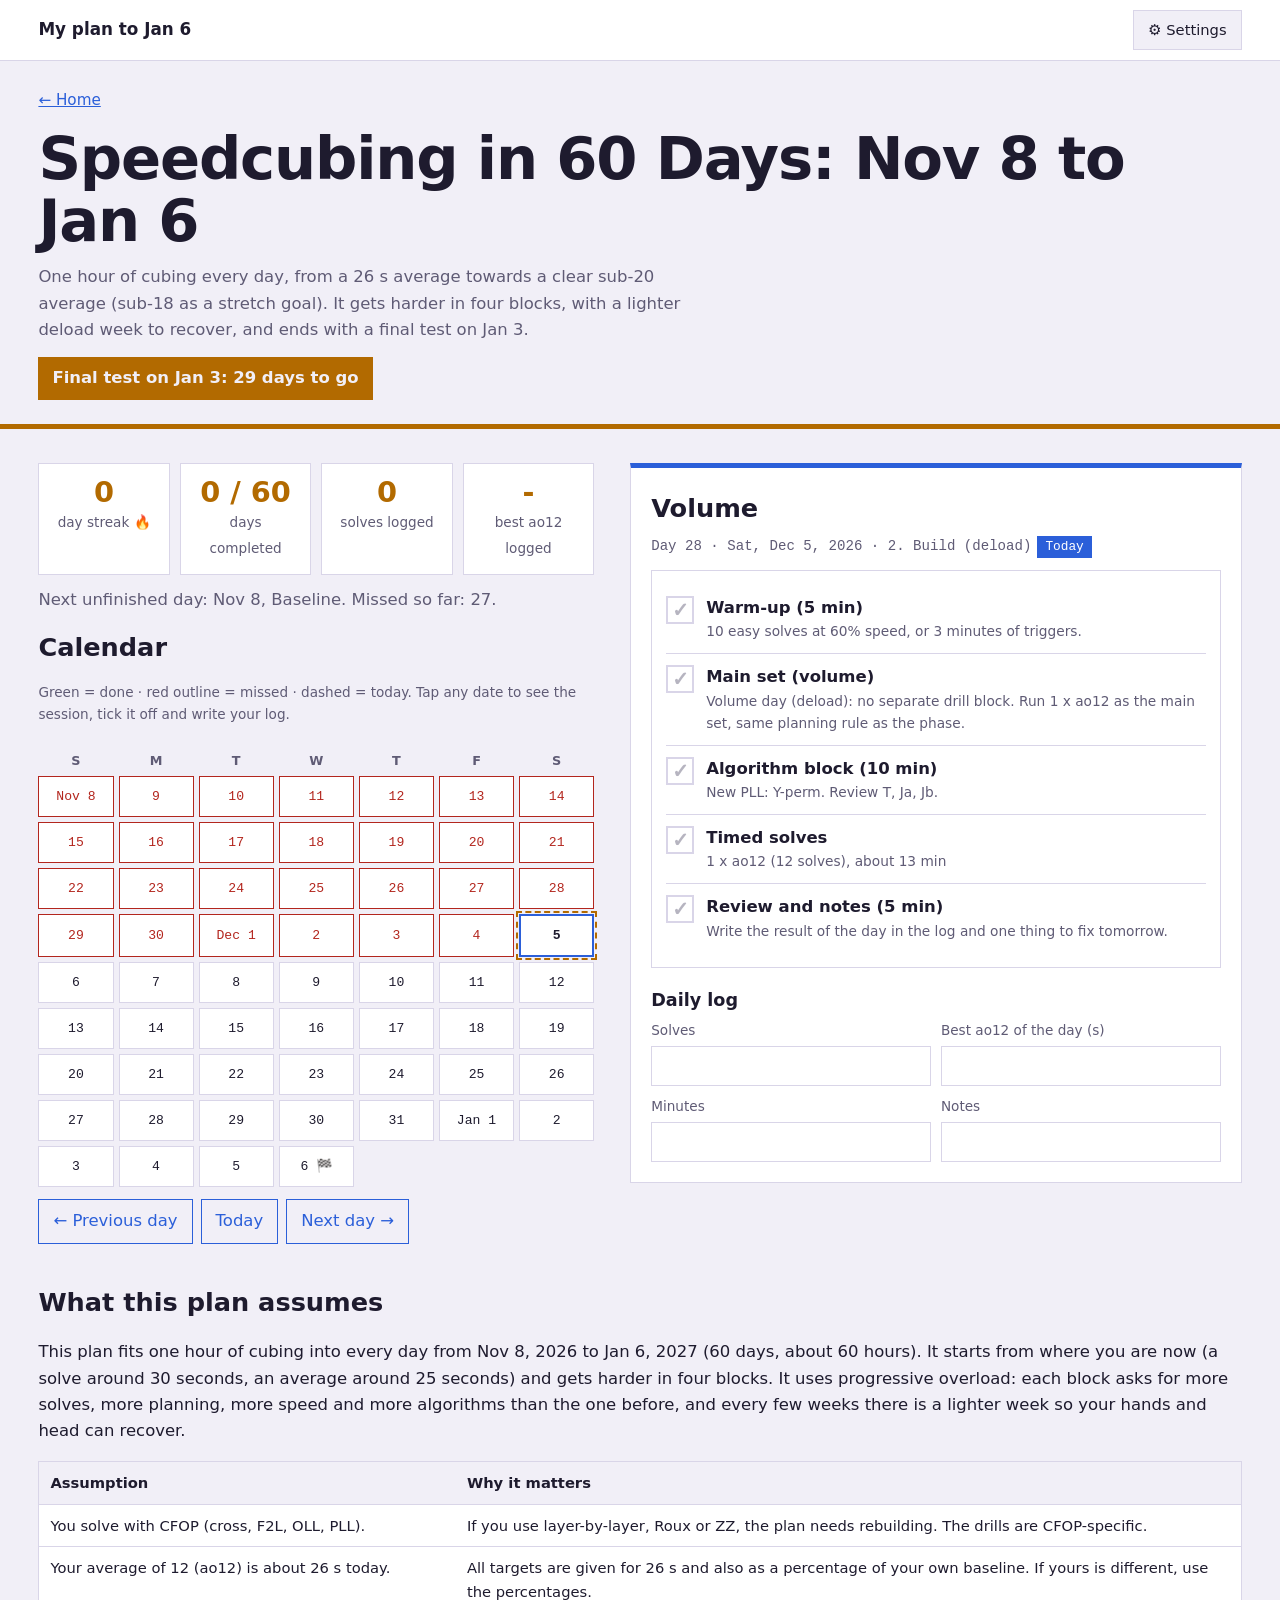
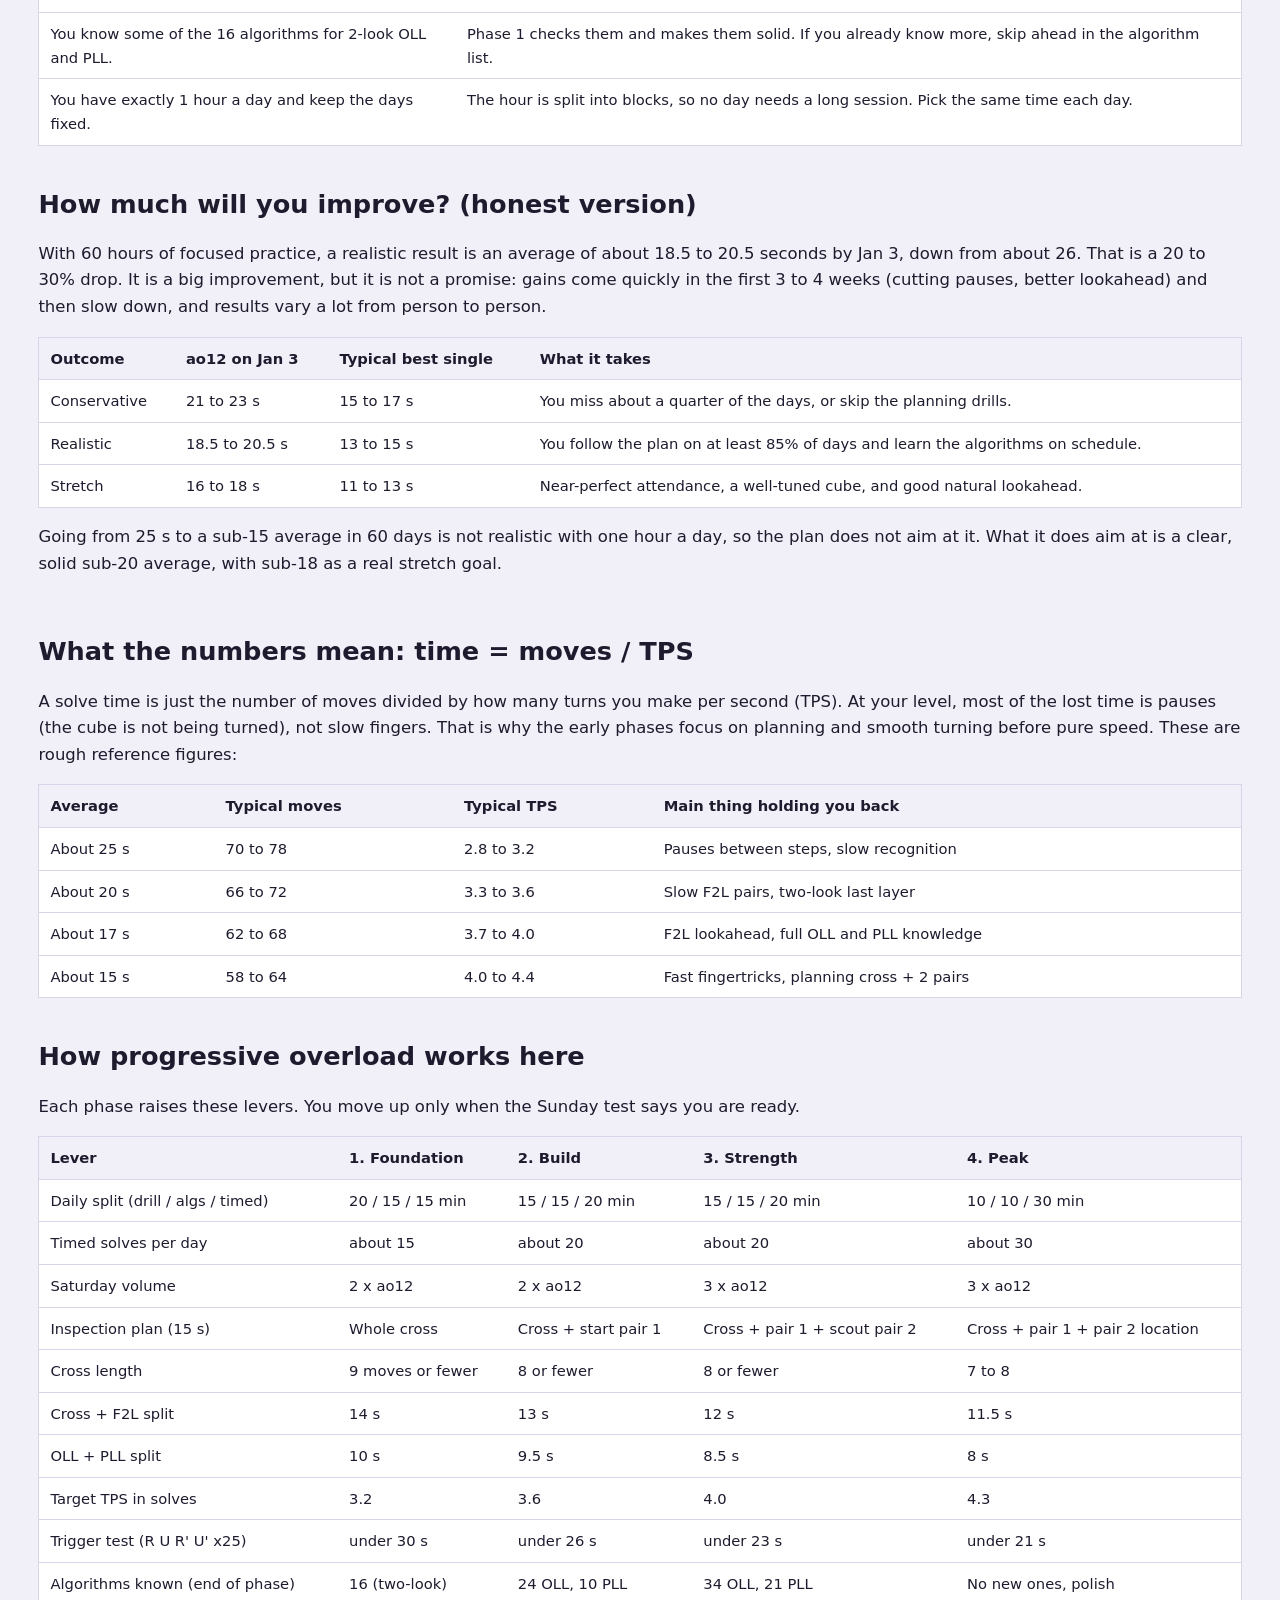
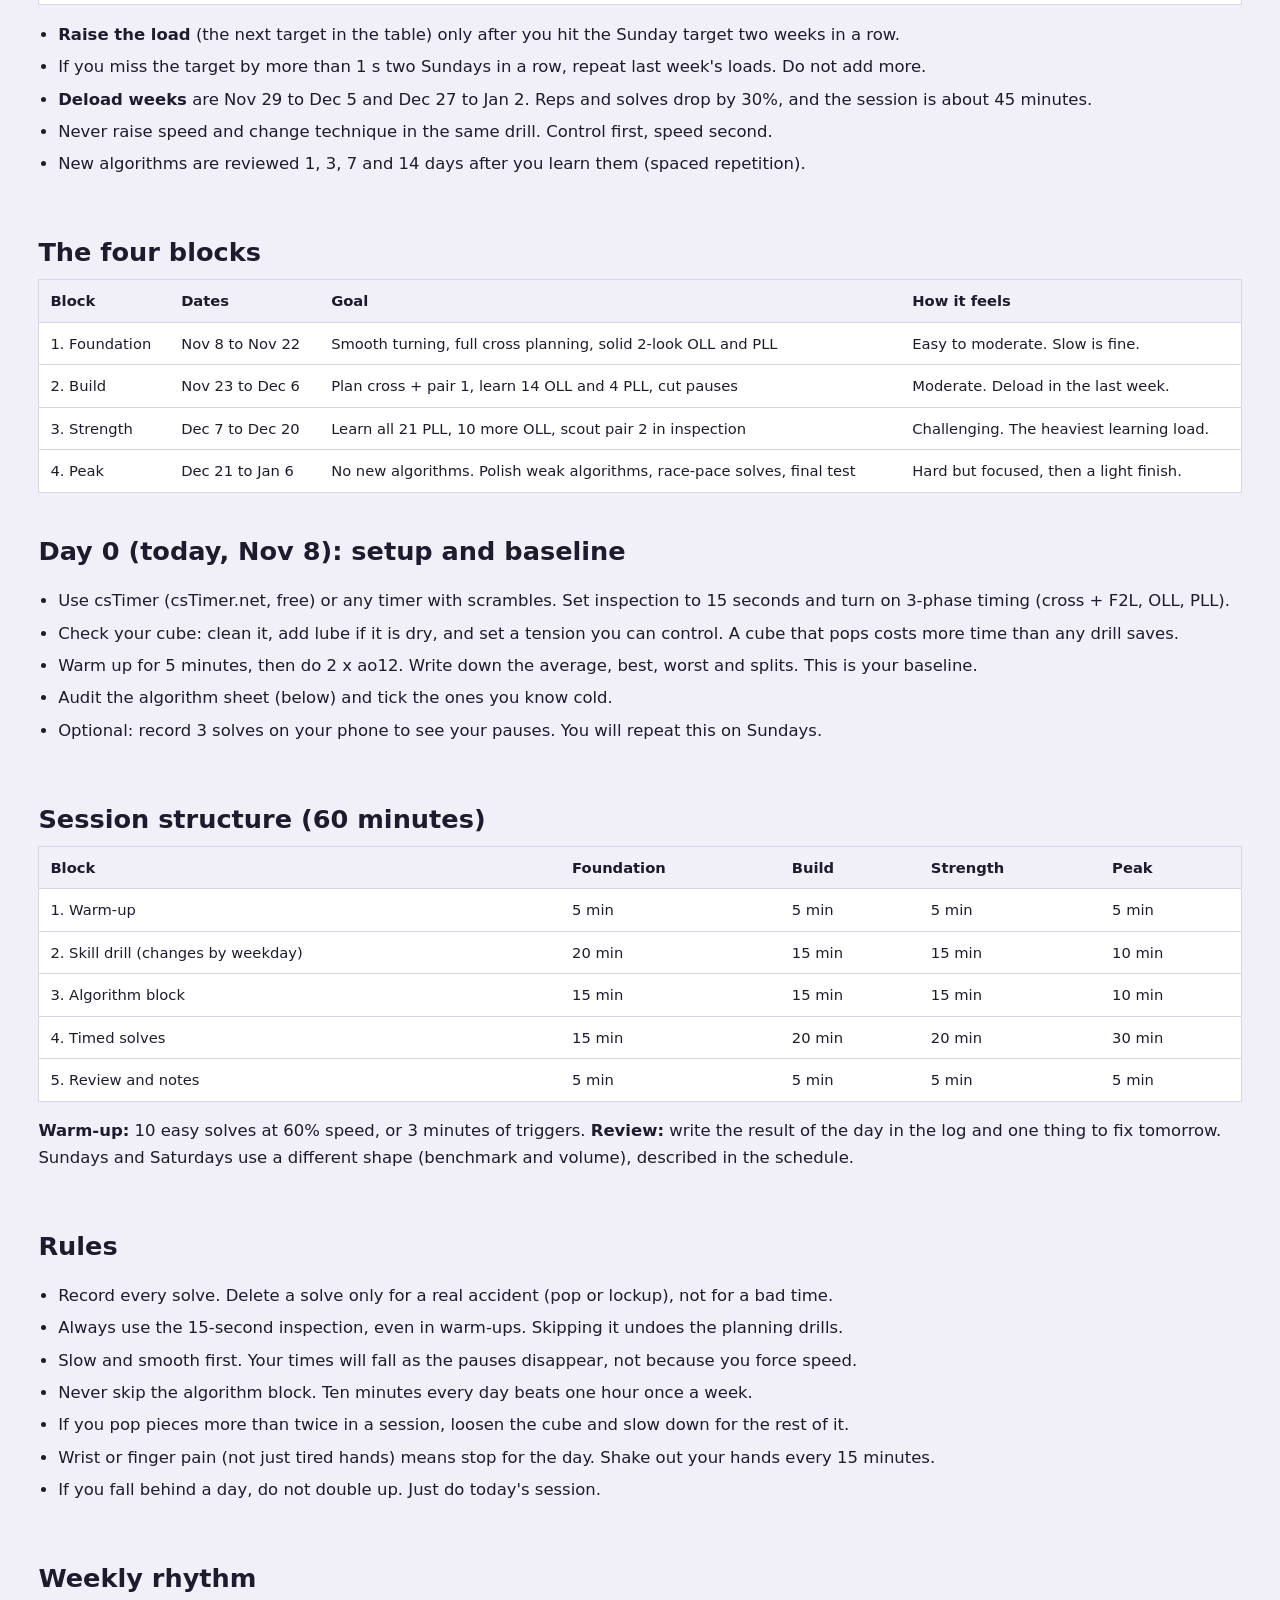
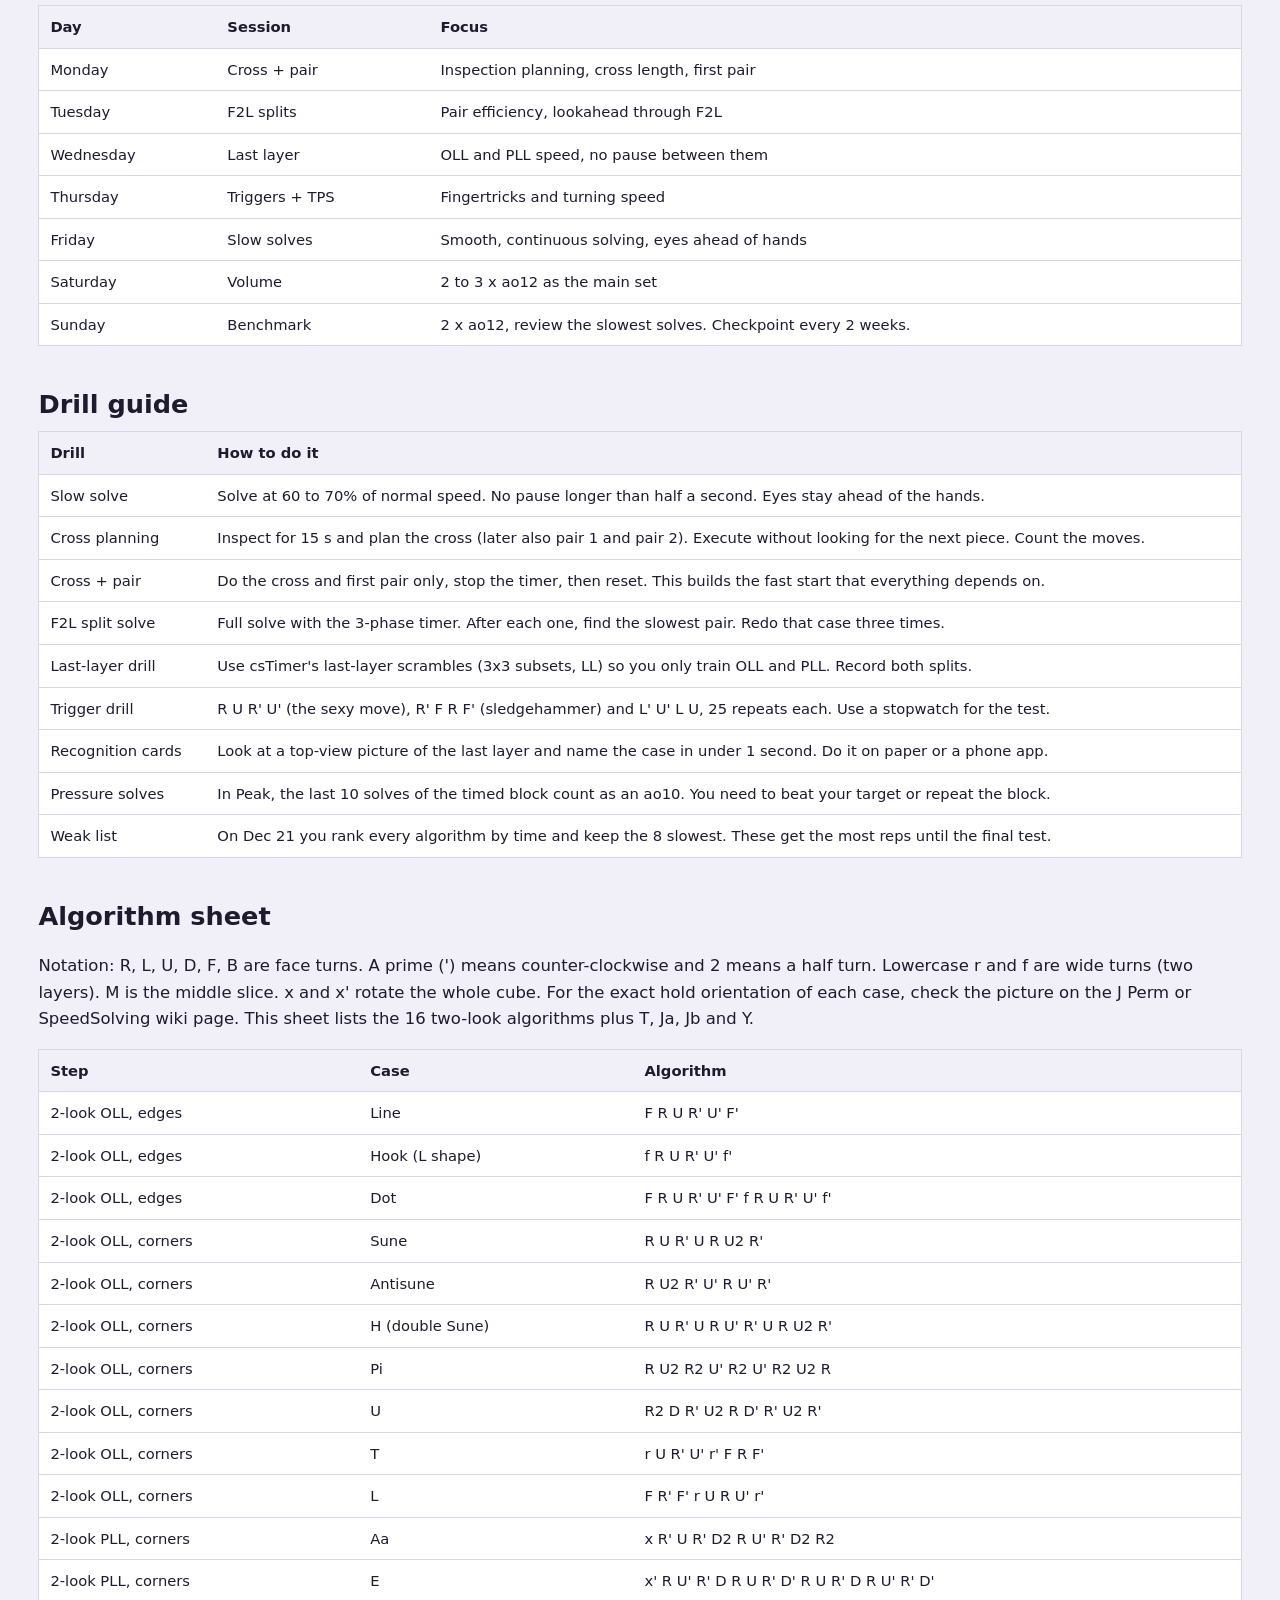
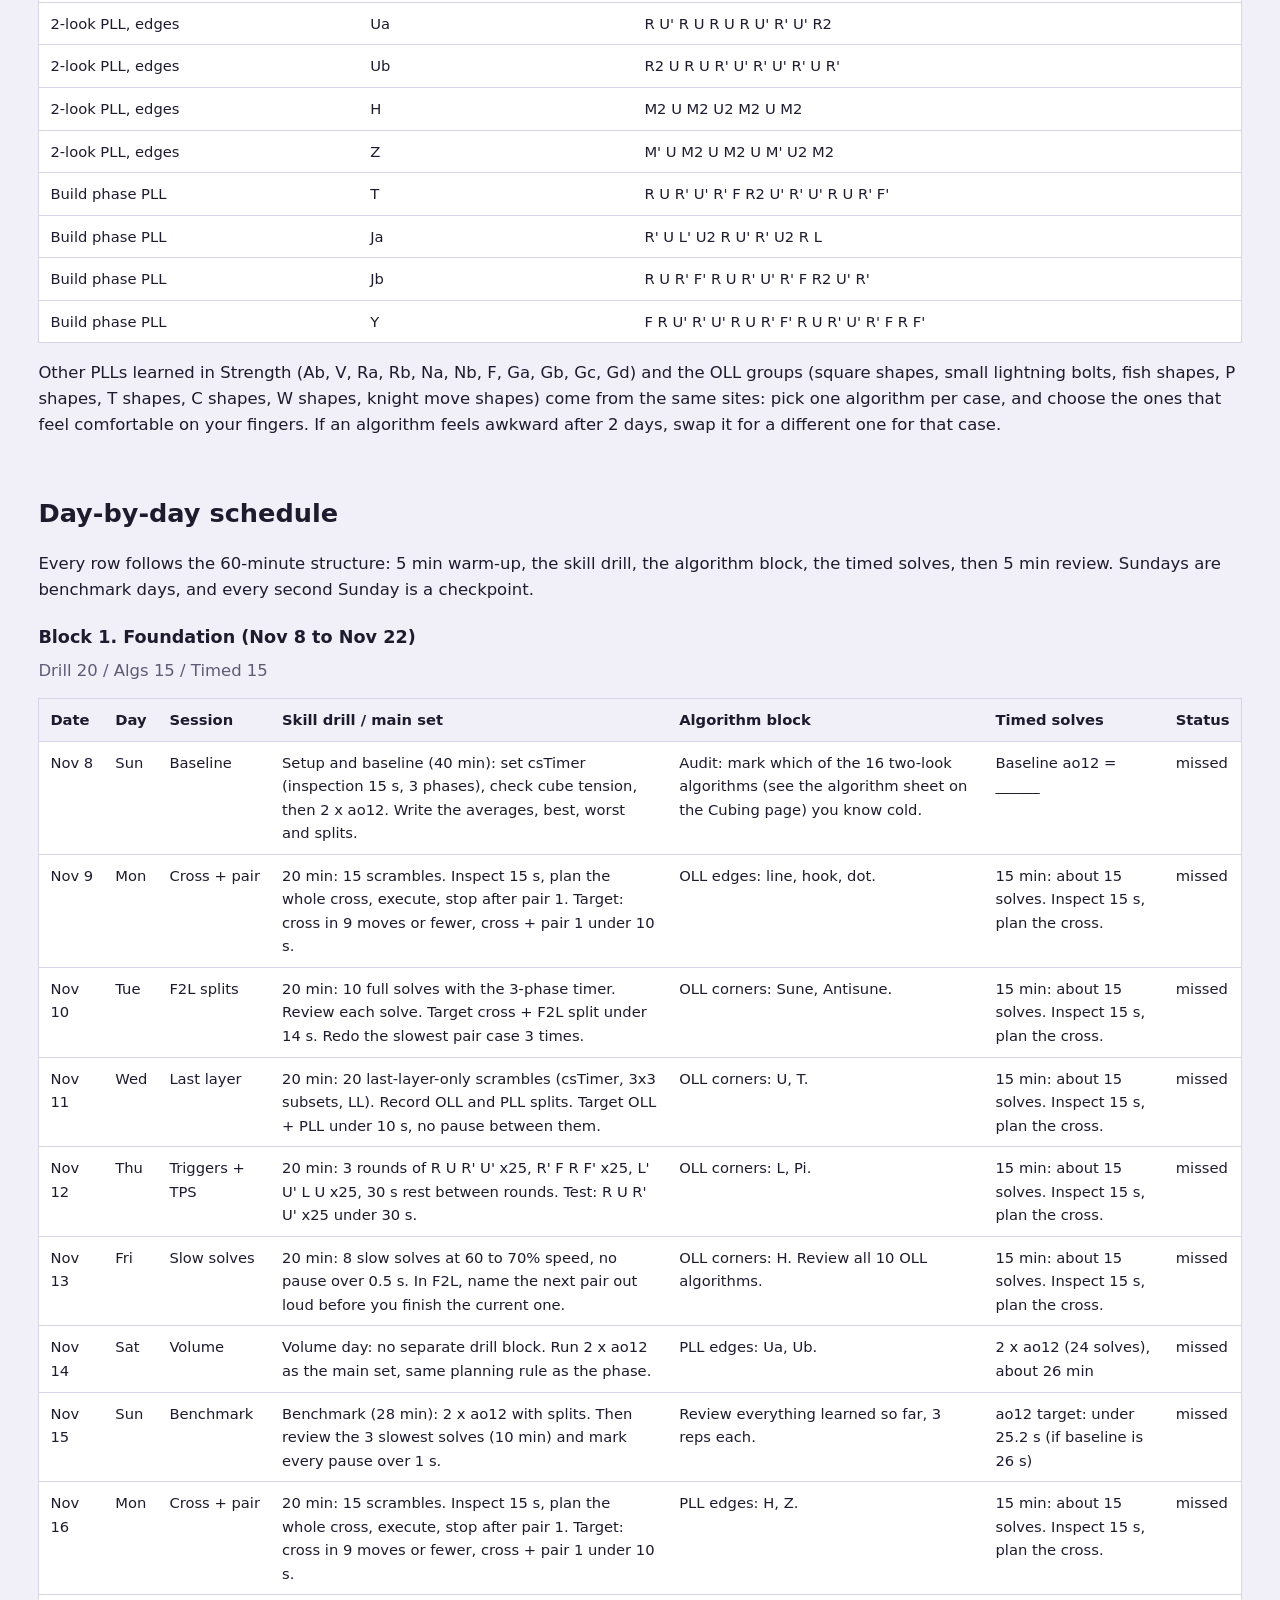
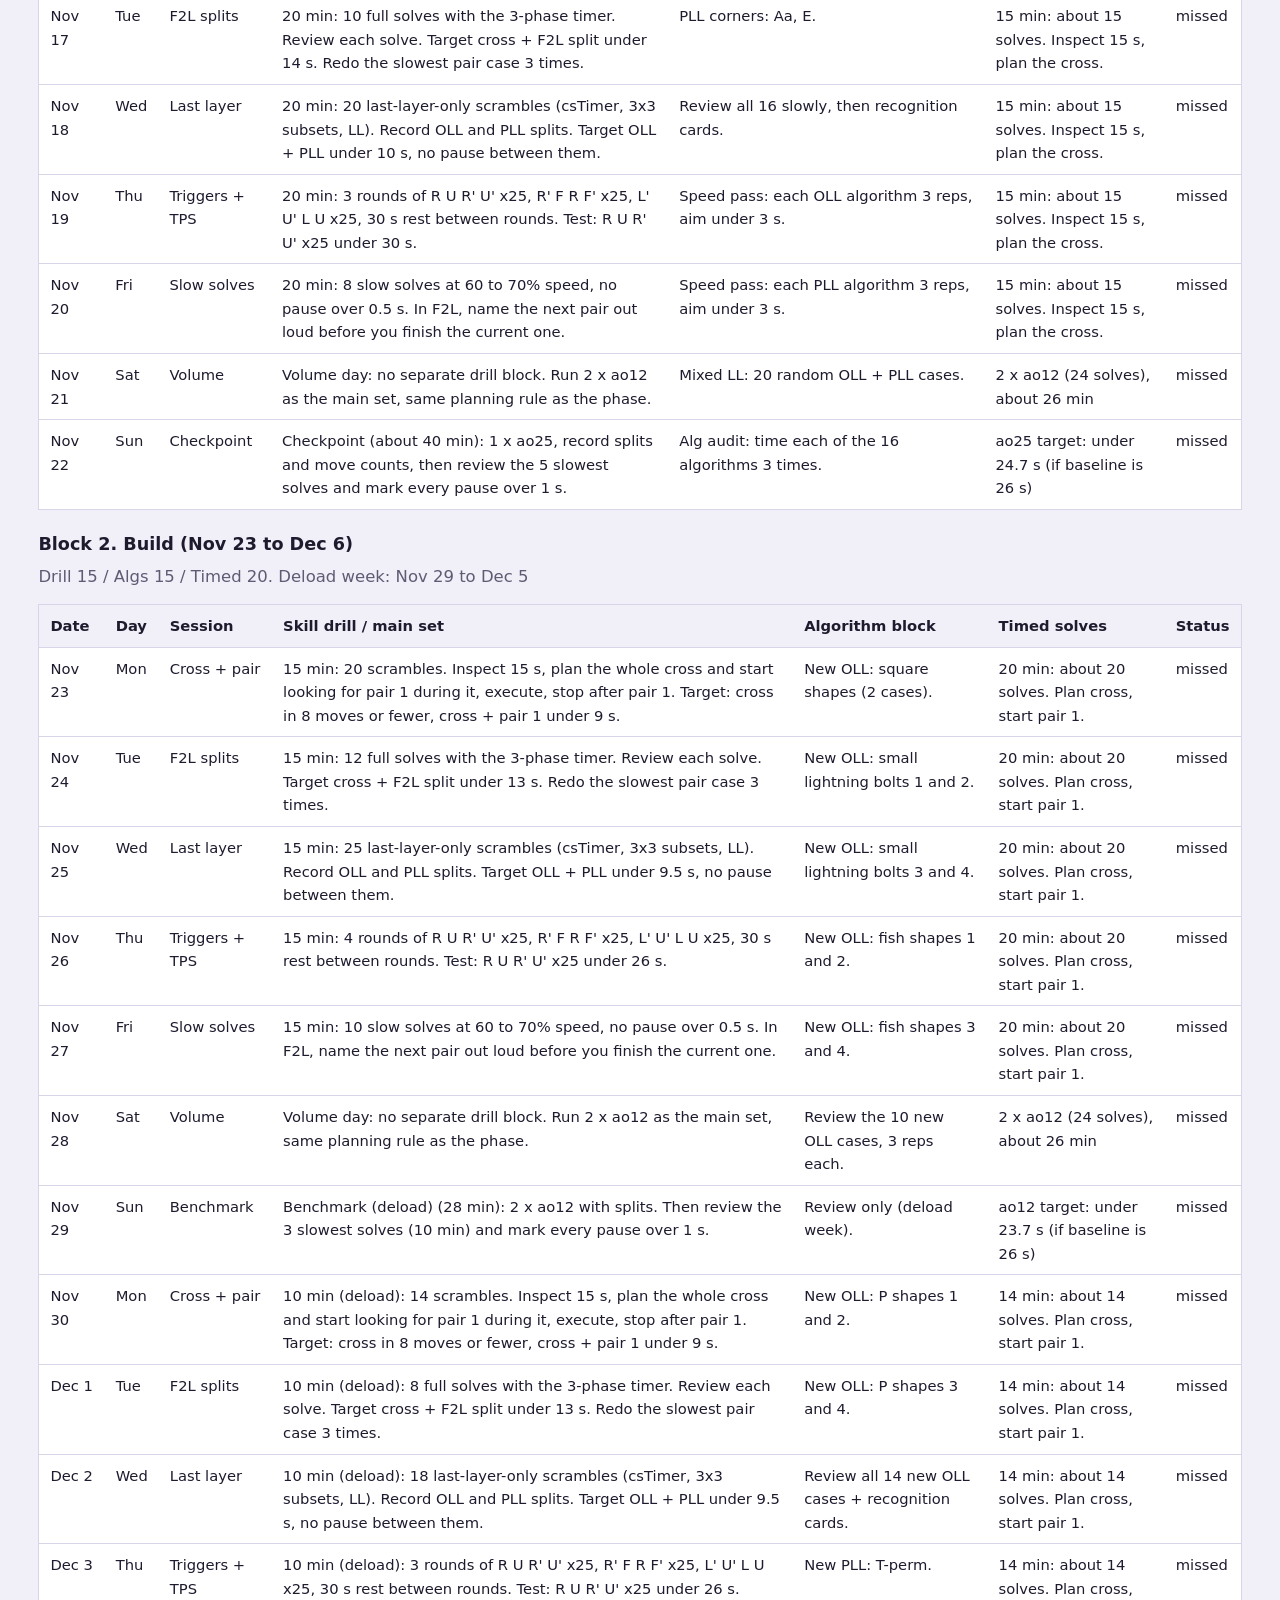
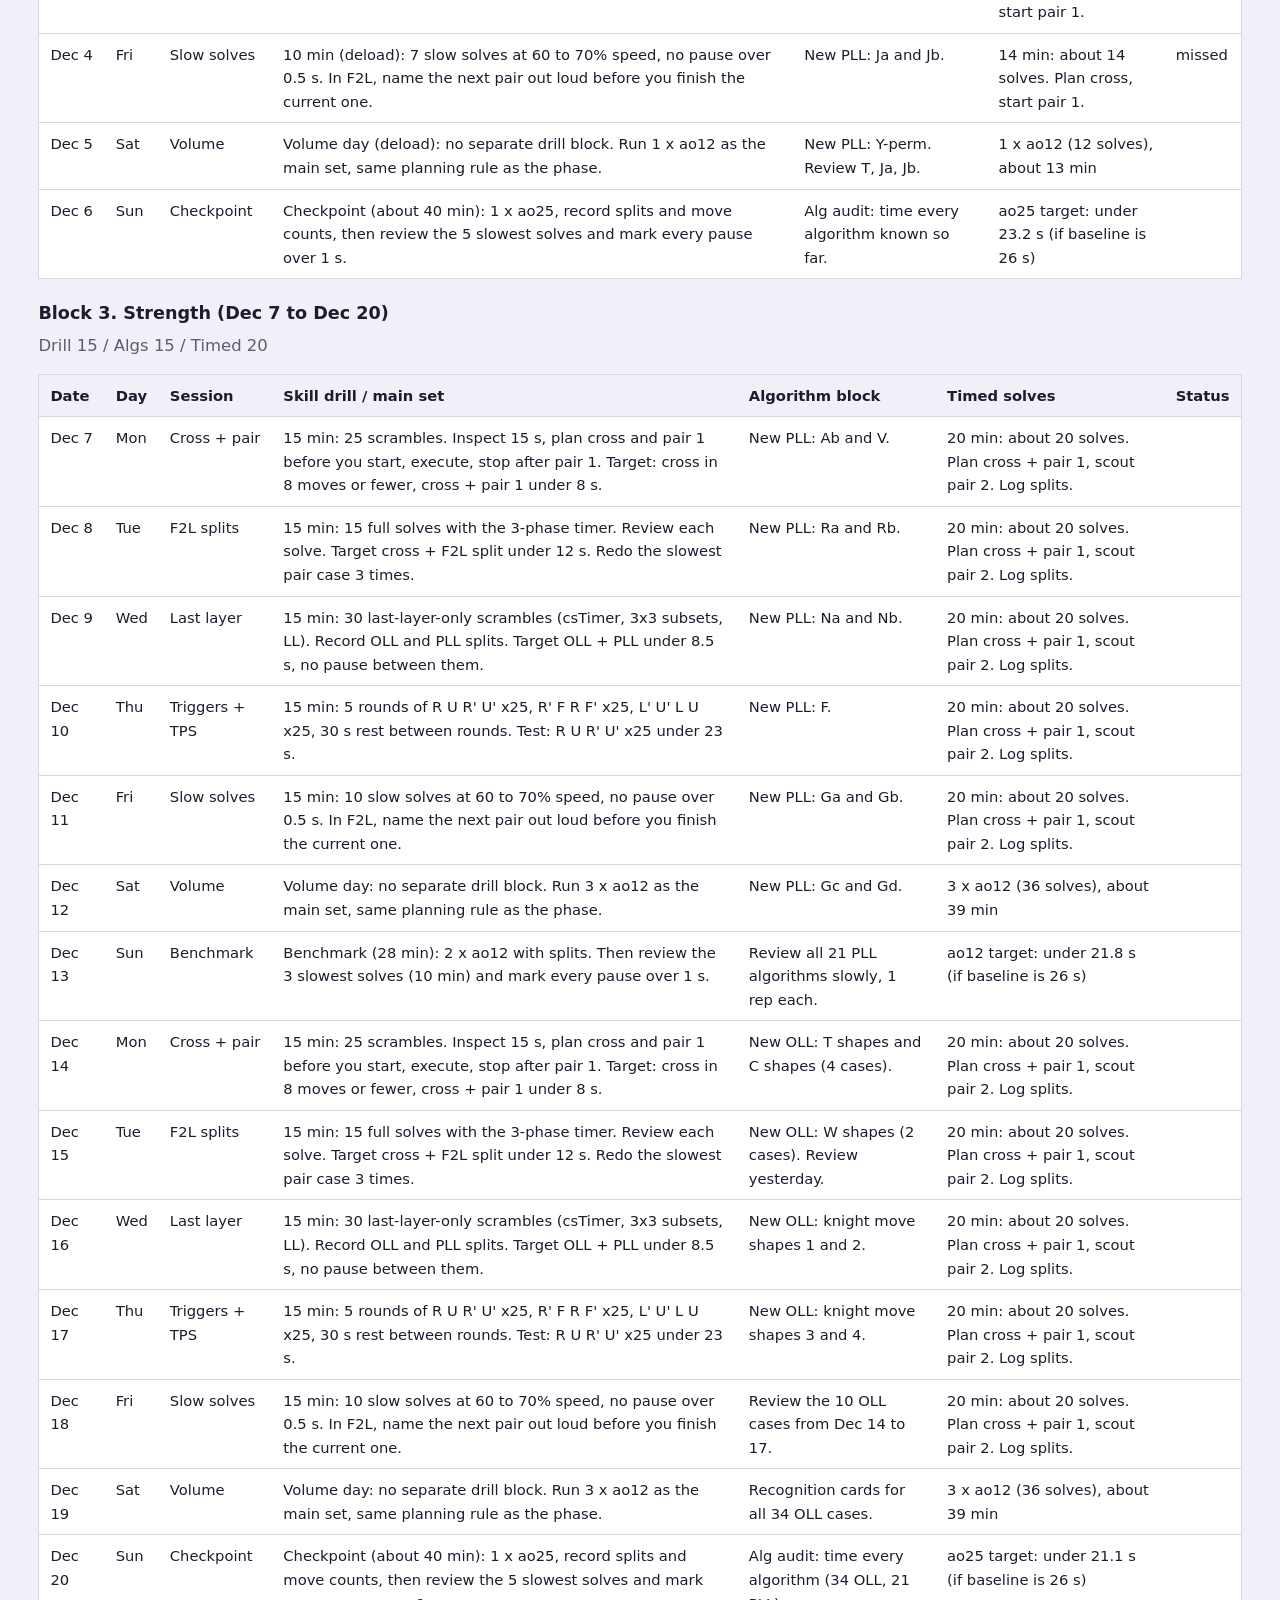
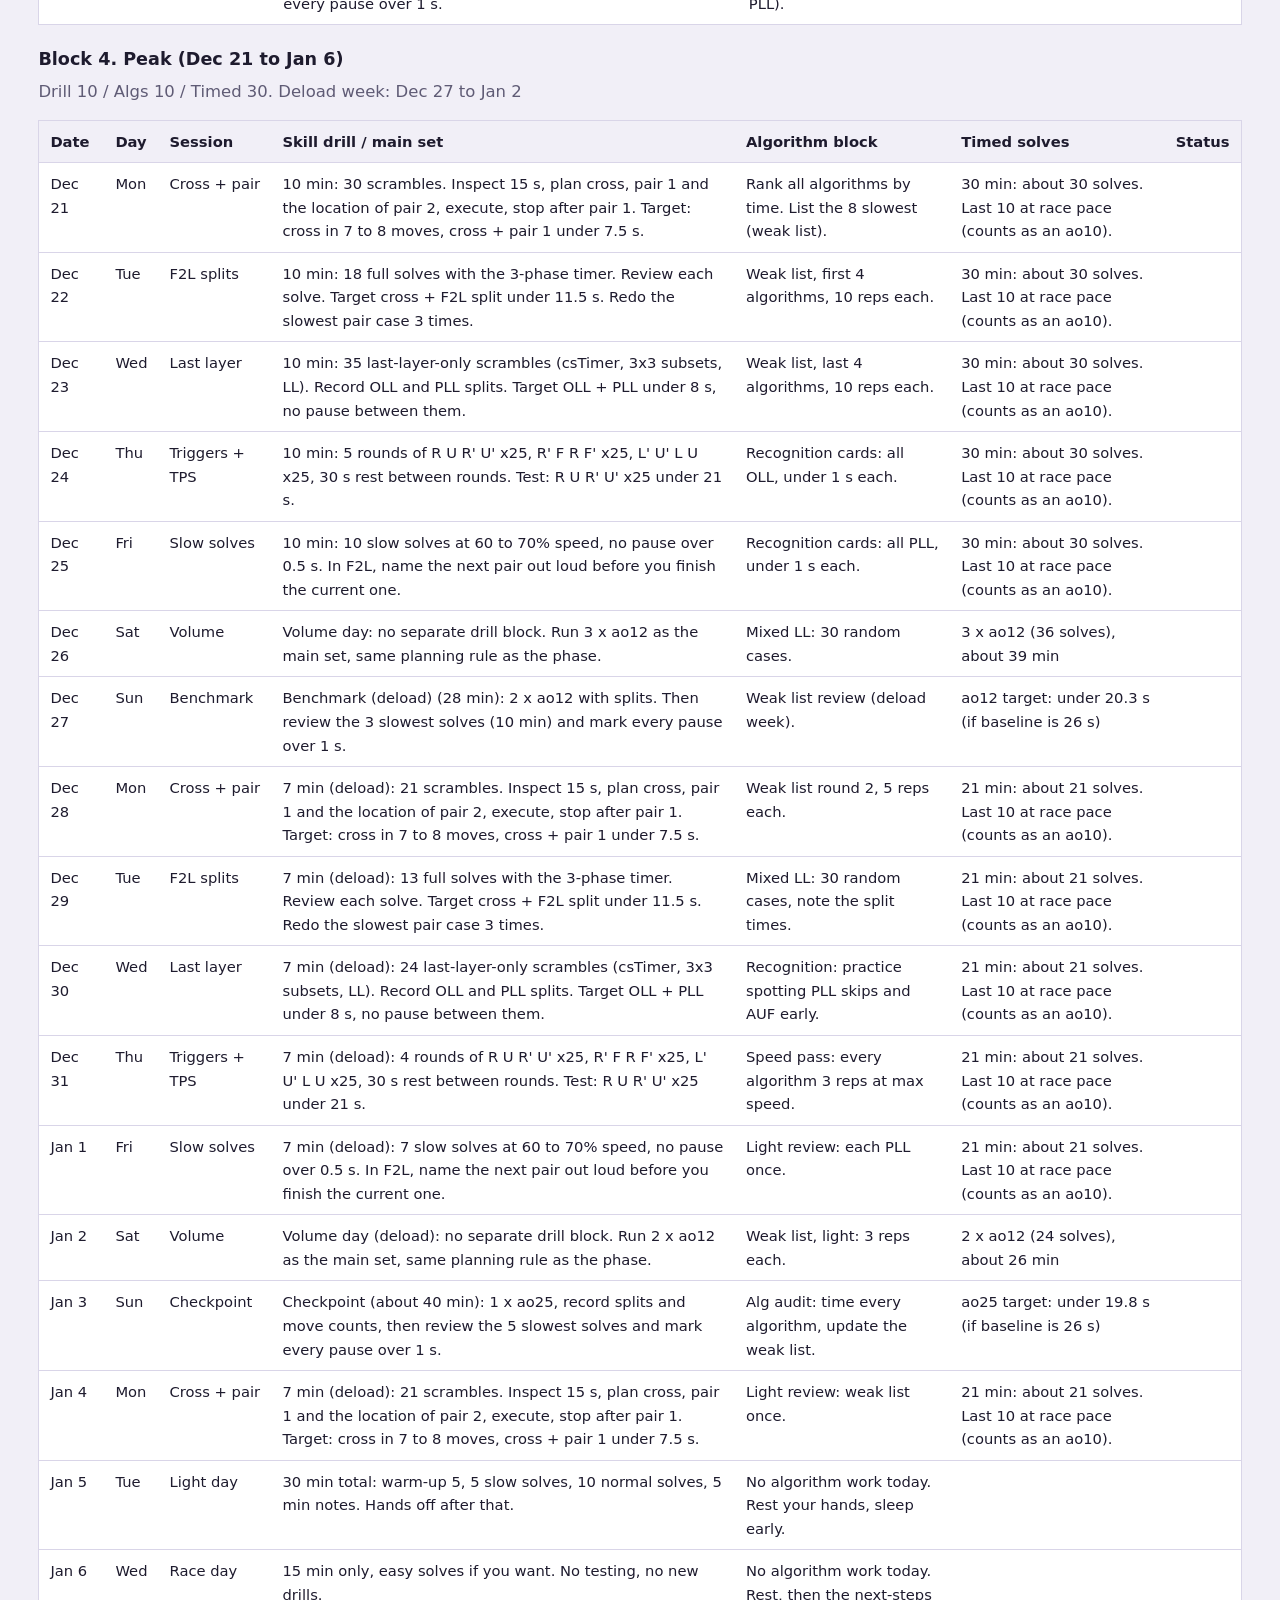
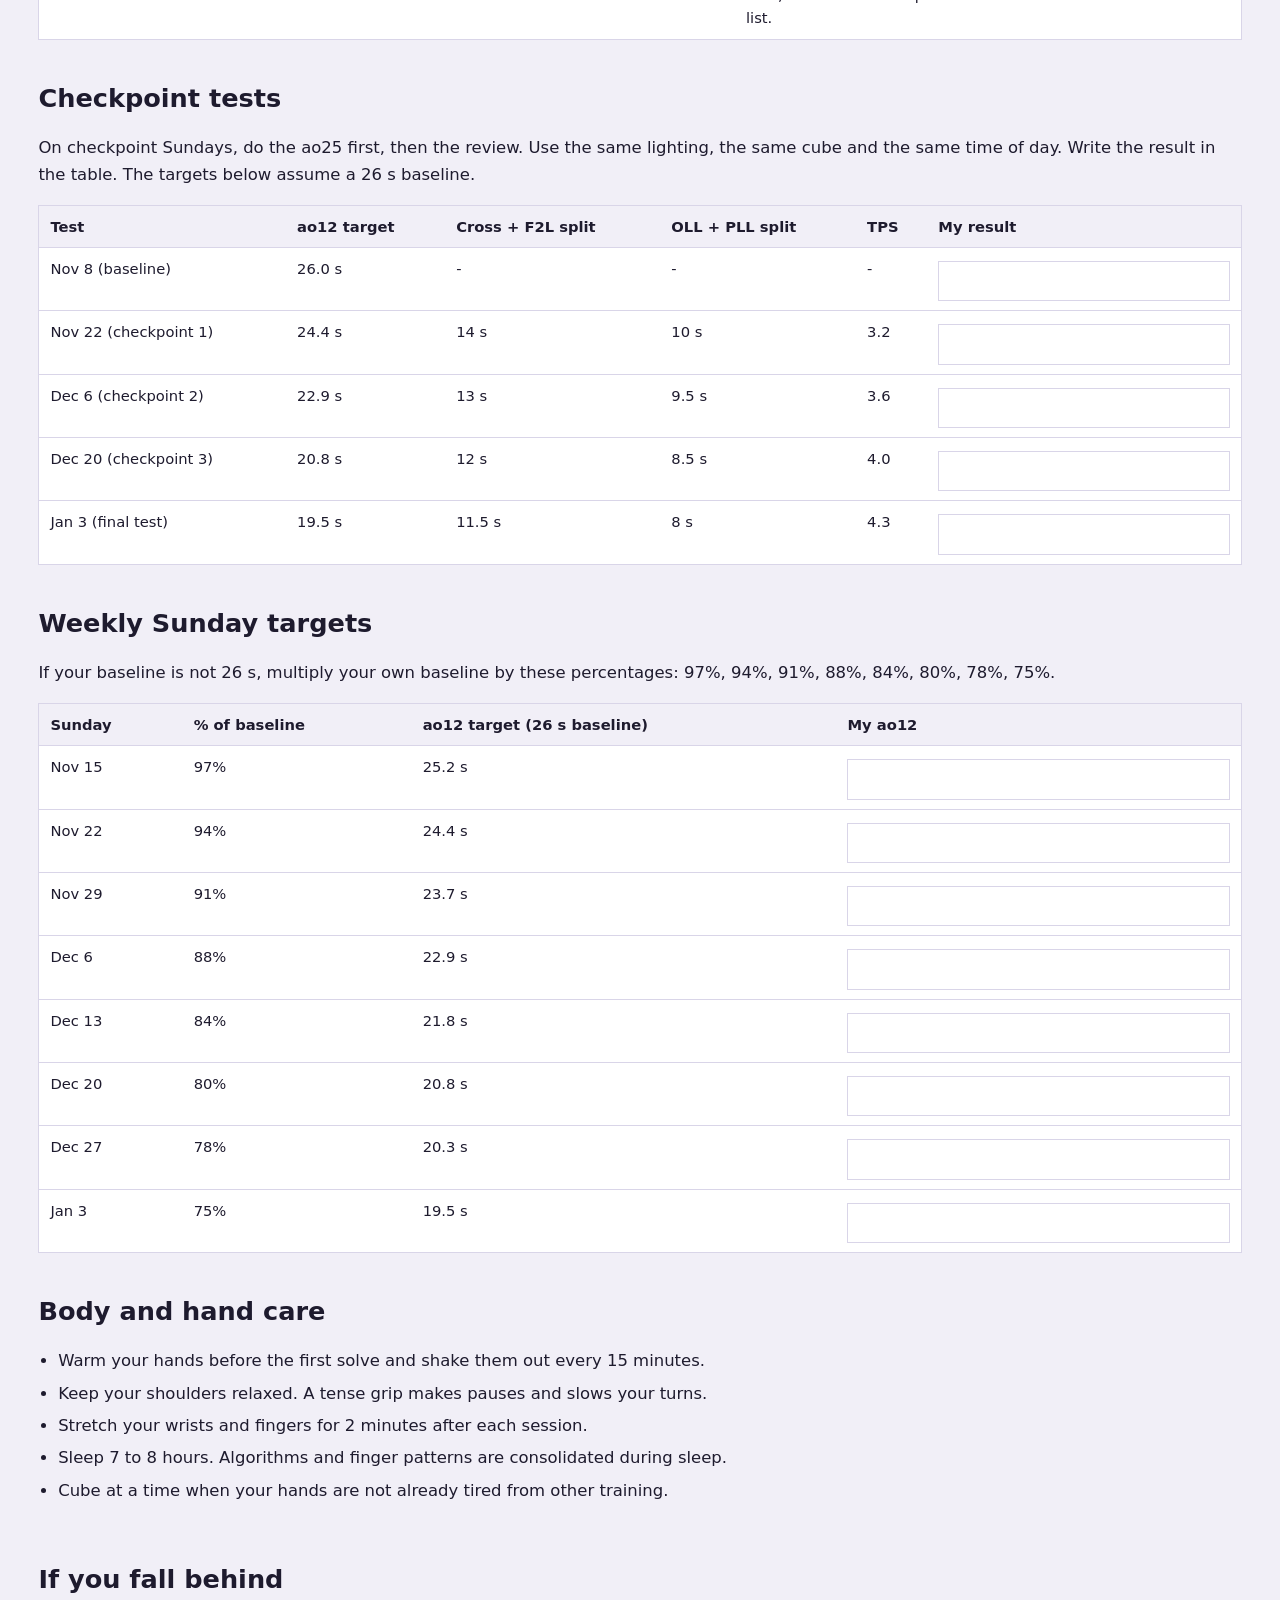
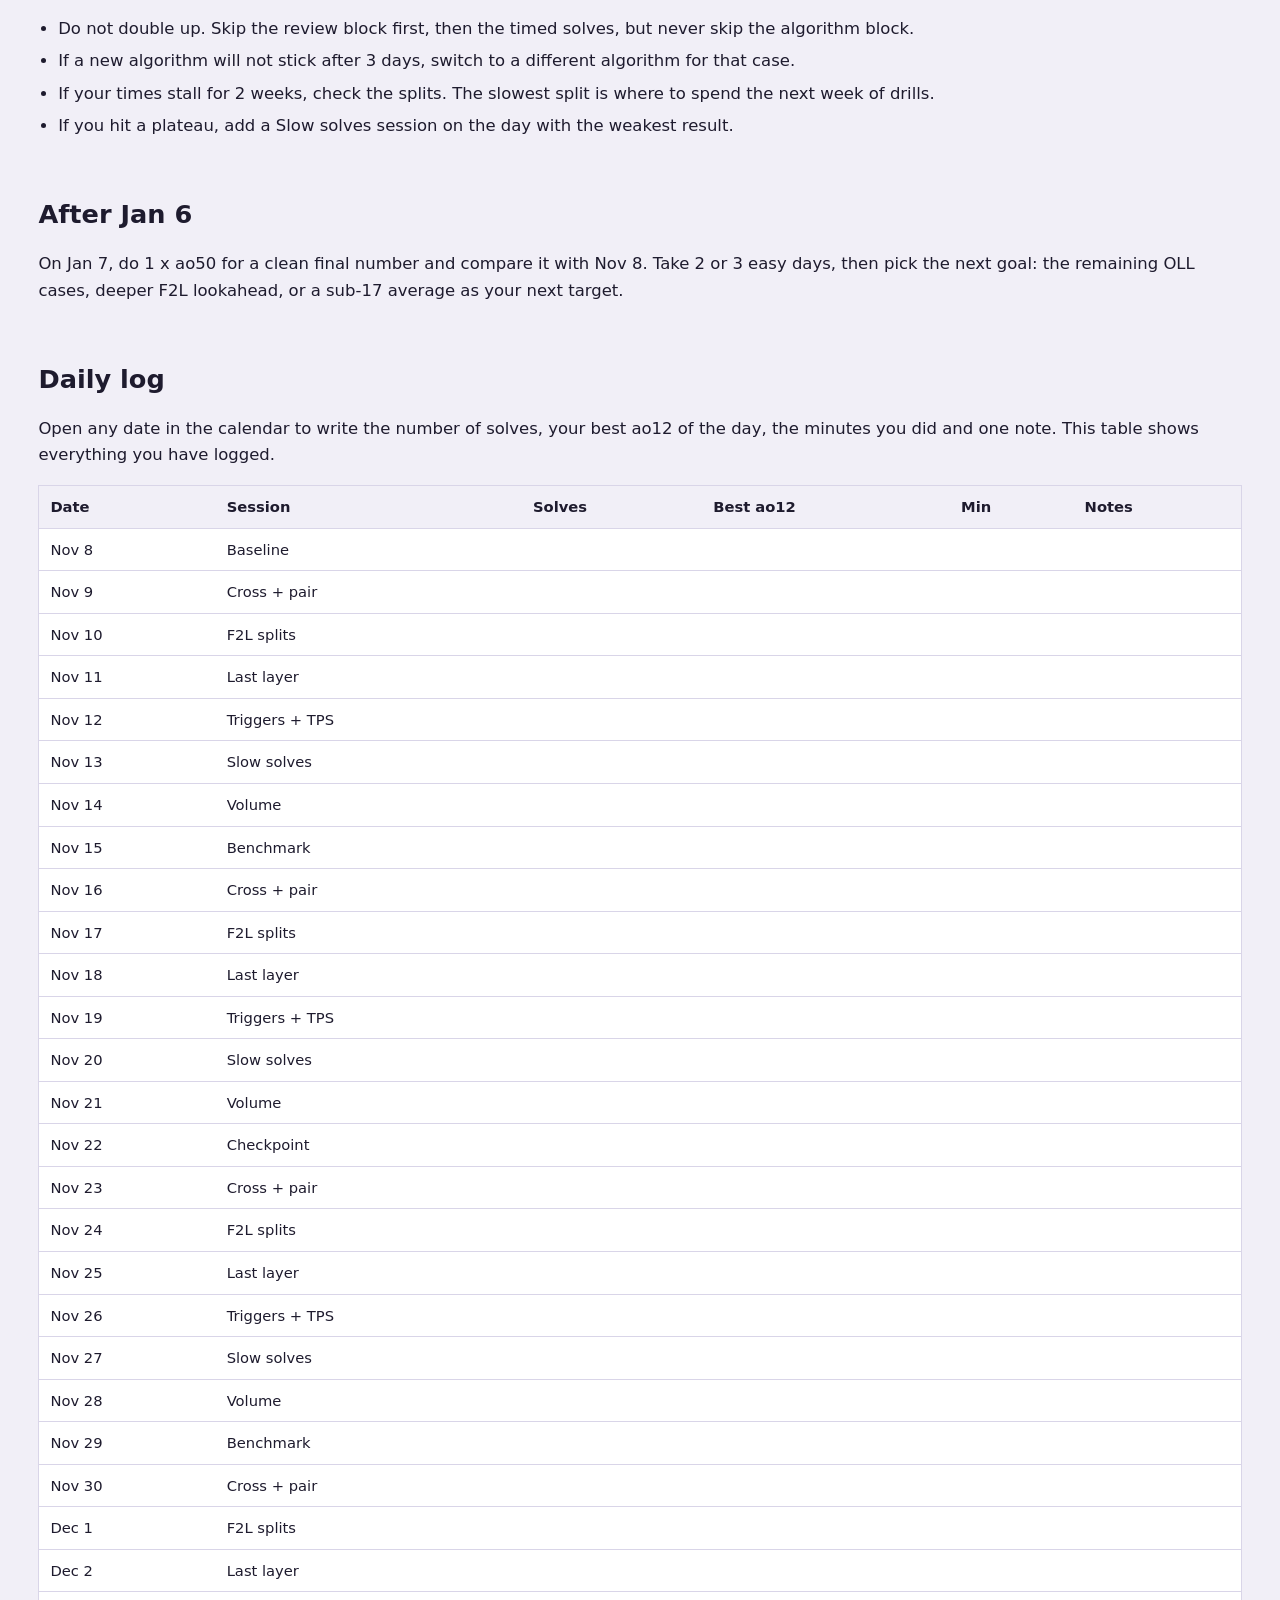
==== cubing.html @ 98bfd107 "0.1" ====
<!DOCTYPE html>
<html lang="en">
<head>
  <meta charset="utf-8">
  <meta name="viewport" content="width=device-width, initial-scale=1">
  <title>Speedcubing: Nov 8 to Jan 6</title>
  <link rel="stylesheet" href="styles.css">
  <script src="settings.js"></script>
</head>
<body class="theme-cubing">

  <header class="site-header">
    <div class="wrap">
      <a class="home-link" href="index.html">&larr; Home</a>
      <h1>Speedcubing in 60 Days: Nov 8 to Jan 6</h1>
      <p>
        One hour of cubing every day, from a 26 s average towards a clear sub-20 average (sub-18 as a stretch goal).
        It gets harder in four blocks, with a lighter deload week to recover, and ends with a final test on Jan 3.
      </p>
      <div class="race-badge" id="race-countdown"></div>
    </div>
  </header>

  <main class="wrap">

    <section>
      <div class="stats">
        <div class="stat"><b id="stat-streak">0</b><span>day streak &#128293;</span></div>
        <div class="stat"><b id="stat-done">0</b><span>days completed</span></div>
        <div class="stat"><b id="stat-solves">0</b><span>solves logged</span></div>
        <div class="stat"><b id="stat-best">-</b><span>best ao12 logged</span></div>
      </div>
      <p class="sub" id="next-up" style="margin-top:12px"></p>

      <h2>Calendar</h2>
      <p class="legend">
        Green = done &middot; red outline = missed &middot; dashed = today.
        Tap any date to see the session, tick it off and write your log.
      </p>
      <div id="calendar"></div>
      <div class="day-nav" id="day-nav"></div>
      <div class="panel" id="panel"></div>
    </section>

    <div id="sections"></div>

  </main>

  <footer>
    <div class="wrap">General guidance. Stop if your wrists or fingers hurt.</div>
  </footer>

  <script src="common.js"></script>
  <script src="cubing-data.js"></script>
  <script src="cubing.js"></script>
</body>
</html>
---- styles.css ----
/* ==========================================================================
   Shared styles for all pages.
   Sections:
     1. Themes (colour variables per page, light + dark)
     2. Base and layout
     3. Header and stats
     4. Calendar and day navigation
     5. Day panel and checklists
     6. Tables, lists, badges, notices
     7. Effects (confetti canvas, toast)
     8. Home page (including the digital clock)
     9. Small screens
   ========================================================================== */


/* 1. THEMES ---------------------------------------------------------------
   --acc  : main accent        --acc2 : secondary accent
   --ok   : completed day      --bad  : missed day
   ------------------------------------------------------------------------- */

.theme-rust {
  --bg: #F1EFF7;  --surface: #FFFFFF;  --ink: #1E1B2E;  --muted: #5F5B75;  --line: #D9D5E8;
  --acc: #B4441F;  --acc2: #2F4A63;  --ok: #2E7D5B;  --on-ok: #FFFFFF;  --bad: #B3261E;
  --font: "Iowan Old Style", "Palatino Linotype", Palatino, Georgia, serif;
}

.theme-marathon {
  --bg: #F1EFF7;  --surface: #FFFFFF;  --ink: #1E1B2E;  --muted: #5F5B75;  --line: #D9D5E8;
  --acc: #D9561E;  --acc2: #0E7C7B;  --ok: #2E7D5B;  --on-ok: #FFFFFF;  --bad: #B3261E;
  --font: "Trebuchet MS", "Segoe UI", system-ui, sans-serif;
}

.theme-home {
  --bg: #F1EFF7;  --surface: #FFFFFF;  --ink: #1E1B2E;  --muted: #5F5B75;  --line: #D9D5E8;
  --rust: #B4441F;  --teal: #0E7C7B;  --health: #7B3FA0;  --cube: #B26A00;
  --acc: #7B3FA0;  --acc2: #2D7FB8;  --ok: #2E7D5B;  --on-ok: #FFFFFF;
  --font: "Gill Sans", "Trebuchet MS", system-ui, sans-serif;
}

.theme-health {
  --bg: #F1EFF7;  --surface: #FFFFFF;  --ink: #1E1B2E;  --muted: #5F5B75;  --line: #D9D5E8;
  --acc: #7B3FA0;  --acc2: #2D7FB8;  --ok: #2E7D5B;  --on-ok: #FFFFFF;  --bad: #B3261E;
  --font: "Avenir Next", "Segoe UI", system-ui, sans-serif;
}

.theme-cubing {
  --bg: #F1EFF7;  --surface: #FFFFFF;  --ink: #1E1B2E;  --muted: #5F5B75;  --line: #D9D5E8;
  --acc: #B26A00;  --acc2: #2B5FD9;  --ok: #2E7D5B;  --on-ok: #FFFFFF;  --bad: #B3261E;
  --font: "Optima", "Candara", "Segoe UI", system-ui, sans-serif;
}

@media (prefers-color-scheme: dark) {
  html:not([data-theme="light"]) .theme-health {
    --bg: #15131F;  --surface: #1F1C2E;  --ink: #ECE9F7;  --muted: #A29EBB;  --line: #34304A;
    --acc: #C79BE0;  --acc2: #6FB3E0;  --ok: #5CC08F;  --on-ok: #0B1F16;  --bad: #F28B82;
  }
  html:not([data-theme="light"]) .theme-rust {
    --bg: #15131F;  --surface: #1F1C2E;  --ink: #ECE9F7;  --muted: #A29EBB;  --line: #34304A;
    --acc: #E08A63;  --acc2: #8FB0CF;  --ok: #5CC08F;  --on-ok: #0B1F16;  --bad: #F28B82;
  }
  html:not([data-theme="light"]) .theme-marathon {
    --bg: #15131F;  --surface: #1F1C2E;  --ink: #ECE9F7;  --muted: #A29EBB;  --line: #34304A;
    --acc: #F08A5D;  --acc2: #4FC3C1;  --ok: #5CC08F;  --on-ok: #0B1F16;  --bad: #F28B82;
  }
  html:not([data-theme="light"]) .theme-cubing {
    --bg: #15131F;  --surface: #1F1C2E;  --ink: #ECE9F7;  --muted: #A29EBB;  --line: #34304A;
    --acc: #E8A92E;  --acc2: #7FA6F5;  --ok: #5CC08F;  --on-ok: #0B1F16;  --bad: #F28B82;
  }
  html:not([data-theme="light"]) .theme-home {
    --bg: #15131F;  --surface: #1F1C2E;  --ink: #ECE9F7;  --muted: #A29EBB;  --line: #34304A;
    --rust: #E08A63;  --teal: #4FC3C1;  --health: #C79BE0;  --cube: #B26A00;
    --acc: #C79BE0;  --acc2: #6FB3E0;  --ok: #5CC08F;  --on-ok: #0B1F16;
  }
}

  html[data-theme="dark"] .theme-health {
    --bg: #15131F;  --surface: #1F1C2E;  --ink: #ECE9F7;  --muted: #A29EBB;  --line: #34304A;
    --acc: #C79BE0;  --acc2: #6FB3E0;  --ok: #5CC08F;  --on-ok: #0B1F16;  --bad: #F28B82;
  }
  html[data-theme="dark"] .theme-rust {
    --bg: #15131F;  --surface: #1F1C2E;  --ink: #ECE9F7;  --muted: #A29EBB;  --line: #34304A;
    --acc: #E08A63;  --acc2: #8FB0CF;  --ok: #5CC08F;  --on-ok: #0B1F16;  --bad: #F28B82;
  }
  html[data-theme="dark"] .theme-marathon {
    --bg: #15131F;  --surface: #1F1C2E;  --ink: #ECE9F7;  --muted: #A29EBB;  --line: #34304A;
    --acc: #F08A5D;  --acc2: #4FC3C1;  --ok: #5CC08F;  --on-ok: #0B1F16;  --bad: #F28B82;
  }
  html[data-theme="dark"] .theme-cubing {
    --bg: #15131F;  --surface: #1F1C2E;  --ink: #ECE9F7;  --muted: #A29EBB;  --line: #34304A;
    --acc: #E8A92E;  --acc2: #7FA6F5;  --ok: #5CC08F;  --on-ok: #0B1F16;  --bad: #F28B82;
  }
  html[data-theme="dark"] .theme-home {
    --bg: #15131F;  --surface: #1F1C2E;  --ink: #ECE9F7;  --muted: #A29EBB;  --line: #34304A;
    --rust: #E08A63;  --teal: #4FC3C1;  --health: #C79BE0;  --cube: #B26A00;
    --acc: #C79BE0;  --acc2: #6FB3E0;  --ok: #5CC08F;  --on-ok: #0B1F16;
  }


/* 2. BASE AND LAYOUT ------------------------------------------------------ */

* { box-sizing: border-box; }
html { scroll-behavior: smooth; }

body {
  margin: 0;
  background: var(--bg);
  color: var(--ink);
  font-family: var(--font);
  font-size: clamp(16px, 0.35vw + 12px, 19px);
  line-height: 1.6;
}

.wrap { width: 100%; margin: 0; padding: 0 clamp(16px, 3vw, 56px); }
main.wrap > section > p, main.wrap > section > ul, main.wrap > section > ol { max-width: 105ch; }

h1 { font-size: clamp(2.1rem, 7vw, 3.7rem); line-height: 1.05; margin: 0 0 12px; letter-spacing: -0.02em; }
h2 { font-size: 1.6rem; margin: 0 0 6px; }
h3 { font-size: 1.1rem; margin: 0 0 6px; }

section { padding: 34px 0 4px; }
.sub { color: var(--muted); margin: 0 0 14px; }

button:focus-visible,
input:focus-visible { outline: 3px solid var(--acc); outline-offset: 2px; }

footer { padding: 34px 0 60px; color: var(--muted); font-size: 0.9rem; }


/* 3. HEADER AND STATS ----------------------------------------------------- */

.site-header { padding: 26px 0 24px; border-bottom: 5px solid var(--acc); }
.site-header p { margin: 0; max-width: 62ch; color: var(--muted); }

.home-link { display: inline-block; margin-bottom: 16px; font-size: 0.95rem; color: var(--acc2); }

.race-badge {
  display: inline-block;
  margin-top: 14px;
  padding: 8px 14px;
  background: var(--acc);
  color: #000;
  font-weight: 700;
}

.stats { display: grid; grid-template-columns: repeat(4, 1fr); gap: 10px; }

.stat { background: var(--surface); border: 1px solid var(--line); padding: 12px; text-align: center; }
.stat b { display: block; font-size: 1.8rem; line-height: 1.15; color: var(--acc); }
.stat span { font-size: 0.85rem; color: var(--muted); }

.xp-bar { height: 12px; margin: 12px 0 6px; background: var(--line); overflow: hidden; }
.xp-bar i { display: block; width: 0; height: 100%; background: var(--acc); transition: width 0.4s; }


/* 4. CALENDAR AND DAY NAVIGATION ------------------------------------------ */

.legend { margin-top: 8px; font-size: 0.85rem; color: var(--muted); }

.calendar { display: grid; grid-template-columns: repeat(7, 1fr); gap: 5px; margin-top: 12px; }
.calendar .weekday { text-align: center; font-size: 0.8rem; color: var(--muted); }

.calendar button {
  min-width: 0;
  padding: 9px 0;
  border: 1px solid var(--line);
  background: var(--surface);
  color: var(--ink);
  font: inherit;
  font-family: ui-monospace, Menlo, Consolas, monospace;
  font-size: 0.82rem;
  cursor: pointer;
}

.calendar .done     { background: var(--ok); border-color: var(--ok); color: var(--on-ok); }
.calendar .missed   { border-color: var(--bad); color: var(--bad); }
.calendar .no-plan  { opacity: 0.45; }
.calendar .today    { outline: 2px dashed var(--acc); outline-offset: 1px; }
.calendar .selected { border: 2px solid var(--acc2); font-weight: 700; }
.calendar .race-day::after { content: " \1F3C1"; }

.day-nav { display: flex; flex-wrap: wrap; gap: 8px; margin-top: 12px; }

.day-nav button,
.btn-outline {
  padding: 8px 14px;
  border: 1px solid var(--acc2);
  background: none;
  color: var(--acc2);
  font: inherit;
  cursor: pointer;
}
.day-nav button:hover,
.btn-outline:hover { background: var(--acc2); color: var(--surface); }


@media (min-width: 1000px) {
  main.wrap > section:first-of-type { display: grid; grid-template-columns: minmax(0, 1fr) minmax(0, 1.1fr); column-gap: 36px; align-items: start; }
  main.wrap > section:first-of-type > #panel { grid-column: 2; grid-row: 1 / span 12; margin-top: 0; }
}

/* 5. DAY PANEL AND CHECKLISTS --------------------------------------------- */

.panel { margin-top: 14px; padding: 20px; background: var(--surface); border: 1px solid var(--line); border-top: 5px solid var(--acc2); }
.panel-date { margin-bottom: 12px; font-family: ui-monospace, Menlo, Consolas, monospace; font-size: 0.88rem; color: var(--muted); }

.tag { display: inline-block; margin-left: 6px; padding: 1px 8px; font-size: 0.8rem; color: #fff; background: var(--acc2); }
.tag.ok       { background: var(--ok); color: var(--on-ok); }
.tag.missed   { background: var(--bad); }
.tag.upcoming { background: var(--muted); }

.box { margin-top: 12px; padding: 14px; border: 1px solid var(--line); }
.row { display: flex; flex-wrap: wrap; align-items: center; gap: 10px; }

.check-item { display: flex; gap: 12px; padding: 10px 0; border-bottom: 1px solid var(--line); }
.check-item:last-child { border-bottom: 0; }
/* Every task shows a check mark: faint when not done, solid green when done. */
.check-item input[type="checkbox"] {
  -webkit-appearance: none;
  appearance: none;
  display: grid;
  flex: none;
  place-items: center;
  width: 28px;
  height: 28px;
  margin: 1px 0 0;
  border: 2px solid var(--line);
  background: var(--surface);
  cursor: pointer;
}
.check-item input[type="checkbox"]::after {
  content: "\2713";
  color: var(--muted);
  font-size: 20px;
  font-weight: 700;
  line-height: 1;
  opacity: 0.45;
}
.check-item input[type="checkbox"]:hover { border-color: var(--ok); }
.check-item input[type="checkbox"]:checked { background: var(--ok); border-color: var(--ok); }
.check-item input[type="checkbox"]:checked::after { color: var(--on-ok); opacity: 1; }
.check-item label { flex: 1; cursor: pointer; }
.check-item small { display: block; color: var(--muted); }
.check-item.checked b { text-decoration: line-through; opacity: 0.6; }

.tip { margin-top: 12px; padding: 10px 14px; background: var(--bg); border-left: 4px solid var(--acc); font-size: 0.95rem; }

input[type="time"],
input[type="number"] { padding: 6px 8px; border: 1px solid var(--line); background: var(--surface); color: var(--ink); font: inherit; }
input[type="number"] { width: 70px; }


/* 6. TABLES, LISTS, BADGES, NOTICES --------------------------------------- */

.scroll { overflow-x: auto; }

table { width: 100%; border-collapse: collapse; background: var(--surface); border: 1px solid var(--line); font-size: 0.92rem; }
th, td { padding: 9px 11px; border-bottom: 1px solid var(--line); text-align: left; vertical-align: top; }
th { background: var(--bg); }

ul { padding-left: 1.2em; }
li { margin-bottom: 6px; }

.badges { display: grid; grid-template-columns: repeat(auto-fill, minmax(140px, 1fr)); gap: 8px; }
.badge { padding: 10px; background: var(--surface); border: 1px solid var(--line); font-size: 0.85rem; text-align: center; }
.badge i { display: block; font-style: normal; font-size: 1.5rem; }
.badge.locked { opacity: 0.4; filter: grayscale(1); }
.badge.earned { border-color: var(--acc); }

.notice { padding: 14px 16px; background: var(--surface); border: 2px solid var(--acc); }


.muted-line { color: var(--muted); margin: 0 0 8px; }
.log-title { margin-top: 18px; }
.log-grid { display: grid; grid-template-columns: repeat(auto-fit, minmax(190px, 1fr)); gap: 10px; }
.field { display: flex; flex-direction: column; gap: 4px; font-size: 0.85rem; color: var(--muted); }
.field input,
.cell-input { width: 100%; padding: 7px 8px; border: 1px solid var(--line); background: var(--surface); color: var(--ink); font: inherit; font-size: 0.95rem; }
.cell-input { min-width: 70px; margin-top: 4px; }
table small { display: block; }


.theme-health .race-badge,
.theme-cubing .race-badge { color: var(--bg); }


/* 7. EFFECTS -------------------------------------------------------------- */

.confetti-canvas { position: fixed; inset: 0; z-index: 50; width: 100%; height: 100%; pointer-events: none; }

.toast {
  position: fixed;
  bottom: 24px;
  left: 50%;
  z-index: 70;
  max-width: 90%;
  padding: 12px 20px;
  transform: translateX(-50%);
  background: var(--ink);
  color: var(--bg);
  text-align: center;
}


/* 8. HOME PAGE ------------------------------------------------------------ */

.home-wrap { width: 100%; margin: 0; padding: clamp(20px, 3.5vw, 56px) clamp(16px, 3vw, 56px); font-size: clamp(16px, 0.35vw + 12px, 19px); }
.home-wrap h1 { font-size: clamp(2.4rem, 8vw, 4.6rem); letter-spacing: -0.03em; line-height: 1.02; }
.home-lead { max-width: 56ch; margin: 0 0 20px; color: var(--muted); }

.home-race { display: inline-block; margin-bottom: 10px; padding: 8px 14px; background: var(--ink); color: var(--bg); font-weight: 700; }
.home-today { margin-bottom: 28px; color: var(--muted); font-size: 0.9rem; }

.cards { display: grid; grid-template-columns: repeat(auto-fit, minmax(250px, 1fr)); gap: 18px; }

.card { display: flex; flex-direction: column; gap: 12px; padding: 26px; background: var(--surface); border: 1px solid var(--line); }
.card h2 { margin: 0; font-size: 1.7rem; }
.card p { margin: 0; color: var(--muted); }
.card-rust    { border-top: 8px solid var(--rust); --card-color: var(--rust); }
.card-marathon { border-top: 8px solid var(--teal); --card-color: var(--teal); }
.card-health  { border-top: 8px solid var(--health); --card-color: var(--health); }
.card-cubing  { border-top: 8px solid var(--cube); --card-color: var(--cube); }

.progress { height: 10px; background: var(--line); overflow: hidden; }
.progress i { display: block; width: 0; height: 100%; background: var(--card-color); }
.progress-label { font-size: 0.9rem; color: var(--muted); }

.card-button { display: inline-block; margin-top: auto; padding: 13px 18px; background: var(--card-color); color: #fff; font-weight: 700; text-align: center; text-decoration: none; }
.card-button:focus-visible { outline: 3px solid var(--ink); outline-offset: 3px; }


/* Two-column home layout: info on the left, plan buttons and tasks on the right. */

.home-grid { display: grid; grid-template-columns: 1fr; gap: 28px; align-items: start; }
@media (min-width: 960px) {
  .home-grid { grid-template-columns: minmax(0, 1.05fr) minmax(0, 1fr); gap: 36px; }
}

.home-right .cards { grid-template-columns: 1fr; gap: 12px; }
.home-right .card { padding: 14px 16px; gap: 8px; border-top-width: 6px; min-width: 0; }
.home-right .card h2 { font-size: 1.25rem; }
.home-right .card p { font-size: 0.9rem; }
.home-right .card-button { margin-top: 4px; padding: 10px 12px; }

/* From tablet width up: the three plan buttons sit side by side in one row. */
@media (min-width: 640px) {
  .home-right .cards { grid-template-columns: repeat(3, minmax(0, 1fr)); }
  .home-right .card p { display: none; }
  .home-right .card h2 { font-size: clamp(1.05rem, 1.6vw, 1.4rem); }
}

.home-tasks { margin-top: 18px; padding: 18px 20px; background: var(--surface); border: 1px solid var(--line); border-top: 5px solid var(--acc2); }
.home-tasks h2 { margin: 0 0 4px; font-size: 1.4rem; }
.home-tasks .panel-date { margin-bottom: 6px; }
.home-tasks section { padding: 0; }

.task-group { margin-top: 14px; padding-left: 12px; border-left: 5px solid var(--g, var(--acc)); }
.task-group h3 { margin: 0; font-size: 1.05rem; }
.task-group h3 span { margin-left: 6px; font-size: 0.85rem; font-weight: 400; color: var(--muted); }
.task-rust     { --g: var(--rust); }
.task-marathon { --g: var(--teal); }
.task-health   { --g: var(--health); }
.task-cubing   { --g: var(--cube); }

/* Digital clock (home page). Always dark, in both light and dark mode. */

.clock {
  --clock-bg: #171428;
  --clock-text: #F2EFFC;
  --clock-accent: #FF9B6A;
  --clock-track: rgba(255, 255, 255, 0.14);

  margin: 0 0 28px;
  padding: 24px 26px 26px;
  background: var(--clock-bg);
  color: var(--clock-text);
  border: 1px solid rgba(255, 255, 255, 0.08);
  border-top: 8px solid var(--clock-accent);
  box-shadow: 0 12px 32px rgba(0, 0, 0, 0.22);
}

.clock-top { display: flex; flex-wrap: wrap; align-items: center; justify-content: space-between; gap: 12px; font-size: 0.95rem; opacity: 0.8; }

.clock-toggle {
  padding: 4px 12px;
  border: 1px solid currentColor;
  background: none;
  color: inherit;
  font: inherit;
  font-size: 0.85rem;
  cursor: pointer;
}
.clock-toggle:hover { background: var(--clock-text); color: var(--clock-bg); }
.clock-toggle:focus-visible { outline: 3px solid var(--clock-accent); outline-offset: 2px; }

.clock-time {
  display: flex;
  flex-wrap: wrap;
  align-items: baseline;
  justify-content: center;
  margin: 16px 0 20px;
  font-family: ui-monospace, SFMono-Regular, Menlo, Consolas, monospace;
  font-size: clamp(2.8rem, 13vw, 5.6rem);
  font-variant-numeric: tabular-nums;
  font-weight: 700;
  line-height: 1;
  letter-spacing: 0.02em;
  text-shadow: 0 0 24px rgba(255, 155, 106, 0.25);
}

.clock-colon { margin: 0 0.06em; opacity: 0.55; animation: clock-blink 1s steps(1) infinite; }
.clock-seconds { font-size: 0.62em; color: var(--clock-accent); }
.clock-period { margin-left: 0.4em; font-size: 0.28em; opacity: 0.7; }

.tasks-head { margin-top: 20px; }
.day-bar.tasks-bar i { width: 0; background: #7BD9A3; }
.bar-ends { display: flex; justify-content: space-between; margin-top: 4px; font-family: ui-monospace, SFMono-Regular, Menlo, Consolas, monospace; font-size: 0.85rem; opacity: 0.75; }

@keyframes clock-blink { 50% { opacity: 0.12; } }

.clock-left { display: flex; flex-wrap: wrap; justify-content: space-between; gap: 6px; margin-bottom: 8px; font-size: 0.95rem; }
.clock-left b { font-family: ui-monospace, SFMono-Regular, Menlo, Consolas, monospace; font-size: 1.1rem; color: var(--clock-accent); }
.clock-left span:last-child { opacity: 0.7; }

.day-bar { height: 14px; background: var(--clock-track); overflow: hidden; }
.day-bar i {
  display: block;
  width: 100%;
  height: 100%;
  background: #87CEEB; /* sky blue */
  transition: width 1s linear;
}

@media (prefers-reduced-motion: reduce) {
  .clock-colon { animation: none; }
  .day-bar i { transition: none; }
}


/* 9. SMALL SCREENS ------------------------------------------------------- */

@media (max-width: 560px) {
  .stats { grid-template-columns: repeat(2, 1fr); }
}


/* 10. TOP BAR AND SETTINGS ------------------------------------------------ */

html[data-size="small"] body, html[data-size="small"] .home-wrap { font-size: clamp(14px, 0.3vw + 11px, 17px); }
html[data-size="large"] body, html[data-size="large"] .home-wrap { font-size: clamp(18px, 0.4vw + 14px, 22px); }
html[data-accent] body { --acc: var(--user-acc); }

.topbar {
  position: sticky; top: 0; z-index: 50;
  display: flex; align-items: center; justify-content: space-between; gap: 12px;
  padding: 10px clamp(16px, 3vw, 56px);
  background: var(--surface); color: var(--ink);
  border-bottom: 1px solid var(--line);
}
.topbar-name { font-weight: 700; font-size: 1.05rem; color: var(--ink); text-decoration: none; overflow: hidden; text-overflow: ellipsis; white-space: nowrap; }
.topbar-name:hover { color: var(--acc); }
.topbar button, .settings-box button, .settings-file {
  font: inherit; font-size: 0.92rem; padding: 7px 14px; cursor: pointer;
  background: var(--bg); color: var(--ink); border: 1px solid var(--line);
}
.topbar button:hover, .settings-box button:hover, .settings-file:hover { border-color: var(--acc); }
.topbar button:focus-visible, .settings-box :focus-visible { outline: 3px solid var(--acc2); outline-offset: 2px; }

.settings-overlay { position: fixed; inset: 0; z-index: 100; display: flex; align-items: flex-start; justify-content: center; padding: 5vh 16px; overflow-y: auto; background: rgba(0, 0, 0, 0.55); }
.settings-box { width: 100%; max-width: 540px; padding: 22px; background: var(--surface); color: var(--ink); border: 1px solid var(--line); font-family: var(--font); }
.settings-head { display: flex; align-items: center; justify-content: space-between; margin-bottom: 8px; }
.settings-box h2 { margin: 0; font-size: 1.4rem; }
.settings-box h3 { margin: 22px 0 8px; font-size: 1rem; color: var(--acc); }
.settings-row { margin: 12px 0; }
.settings-row > label, .settings-row > span { display: block; margin-bottom: 5px; font-size: 0.85rem; color: var(--muted); }
.settings-box input[type=text] { width: 100%; padding: 8px 10px; font: inherit; background: var(--bg); color: var(--ink); border: 1px solid var(--line); }
.seg { display: flex; flex-wrap: wrap; gap: 6px; }
.seg button[aria-pressed="true"] { background: var(--acc); border-color: var(--acc); color: #fff; }
.swatch { width: 32px; height: 32px; padding: 0 !important; border-radius: 50%; }
.swatch[aria-pressed="true"] { outline: 3px solid var(--ink); outline-offset: 2px; }
.settings-check { display: flex; align-items: center; gap: 8px; font-size: 0.95rem; color: var(--ink) !important; }
.settings-note { margin: 0 0 10px; font-size: 0.85rem; color: var(--muted); }
.settings-file { position: relative; display: inline-block; }
.settings-file input { position: absolute; width: 1px; height: 1px; opacity: 0; }
.settings-file:focus-within { outline: 3px solid var(--acc2); outline-offset: 2px; }
.settings-status { min-height: 1.3em; margin-top: 12px; font-size: 0.9rem; color: var(--ok); }
.settings-status.error { color: var(--bad, #B3261E); }
.danger { color: var(--bad, #B3261E) !important; }
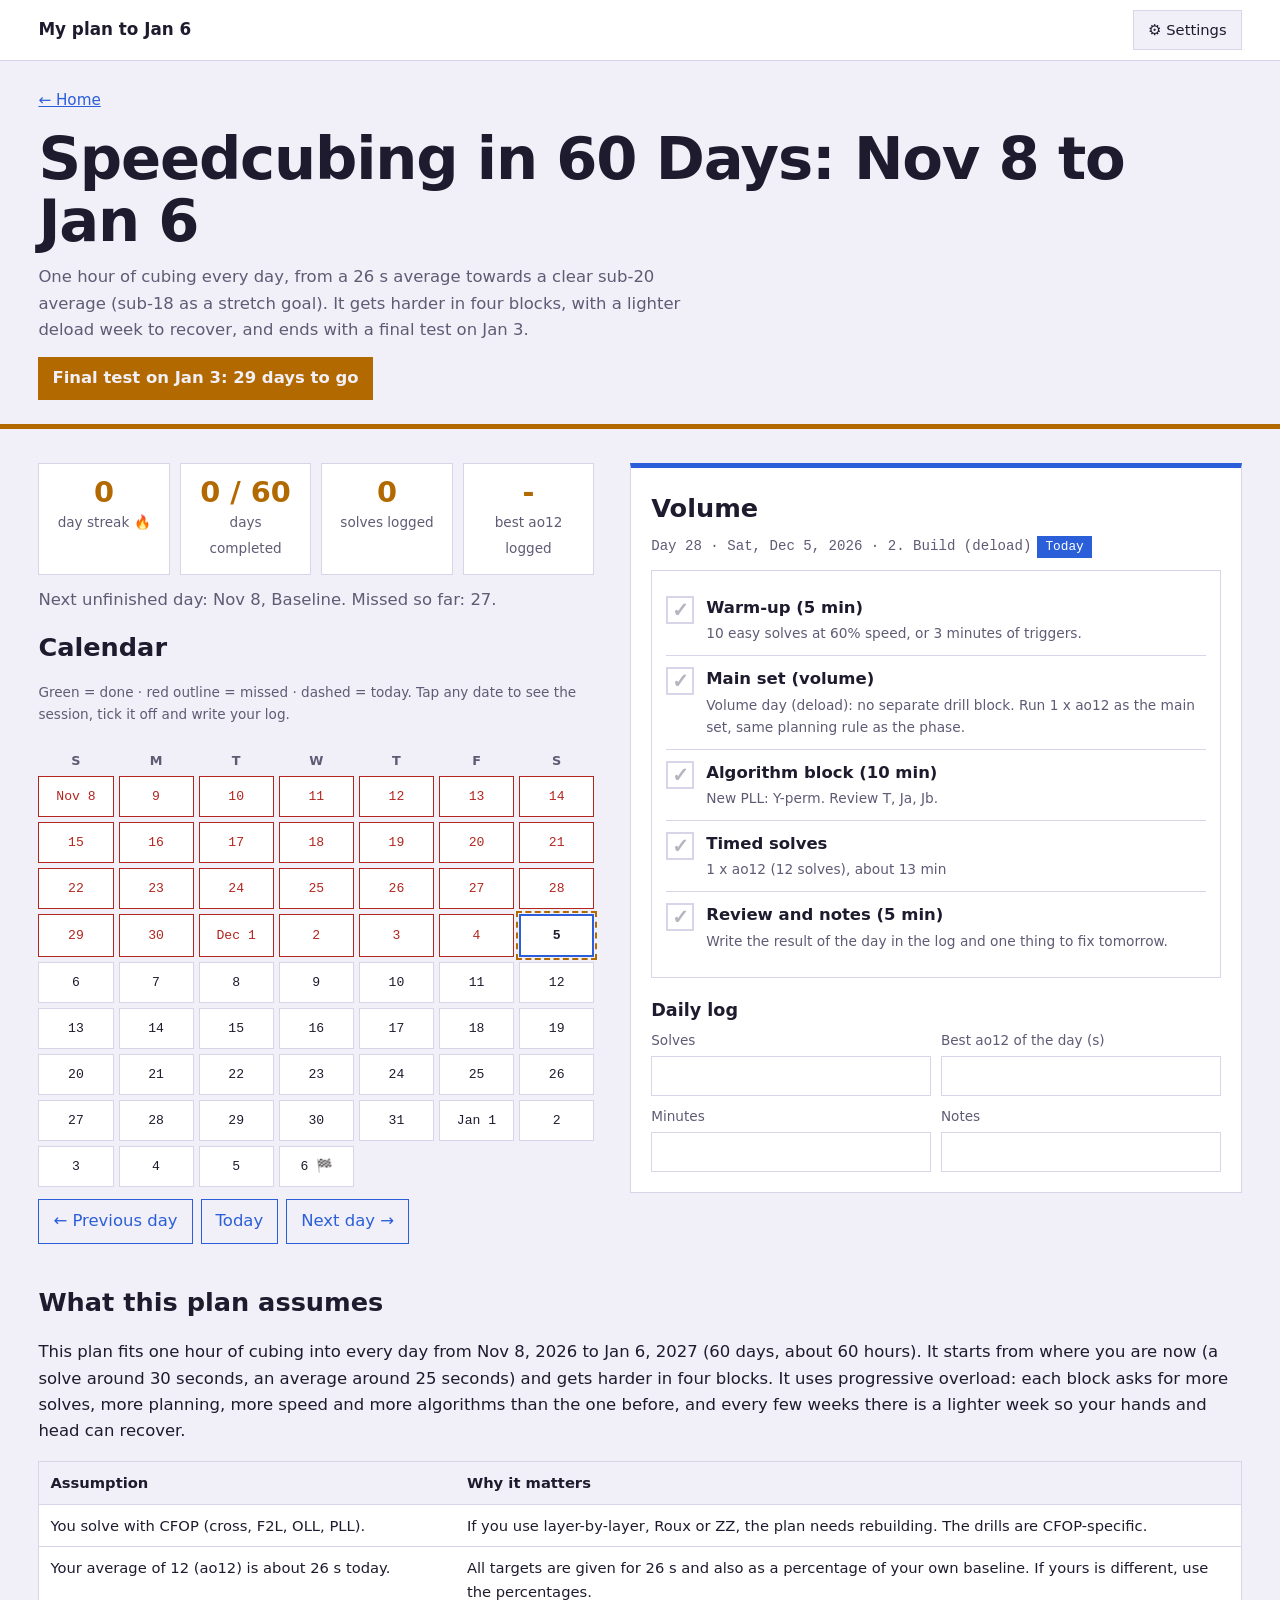
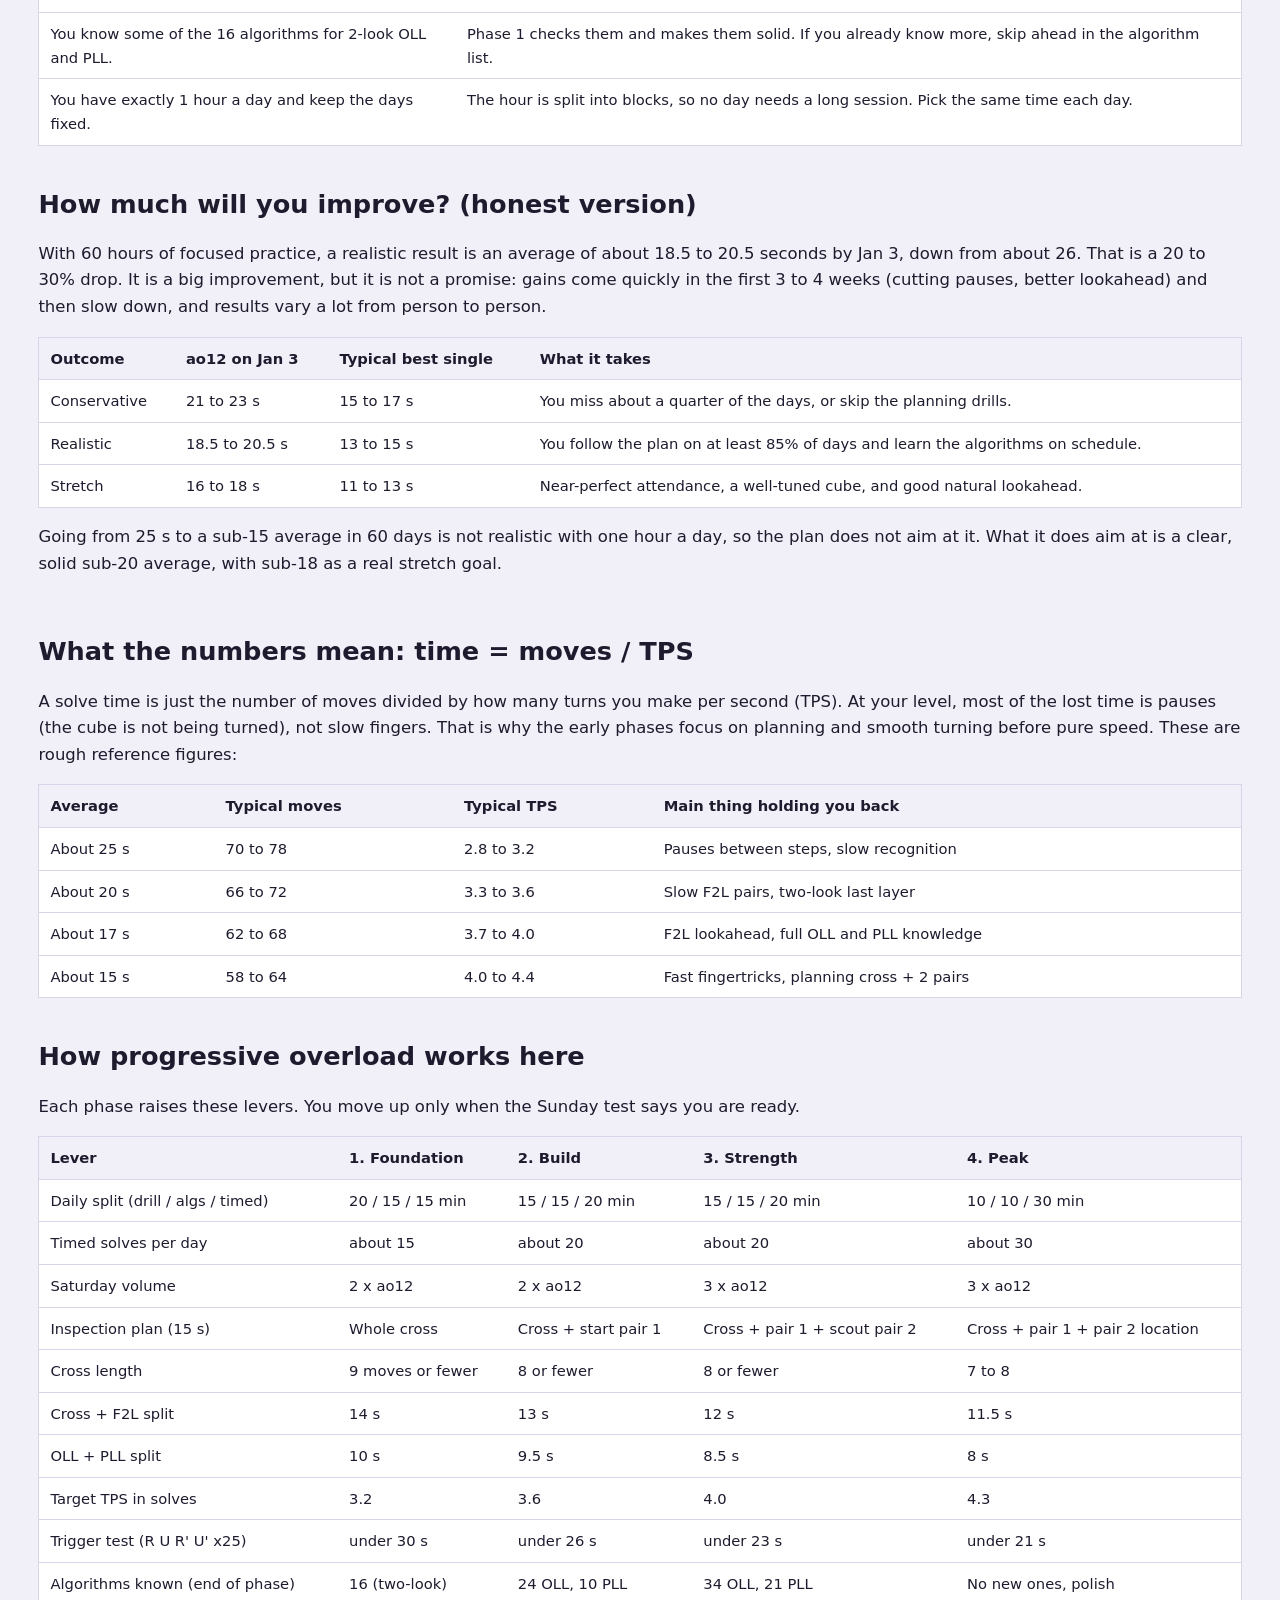
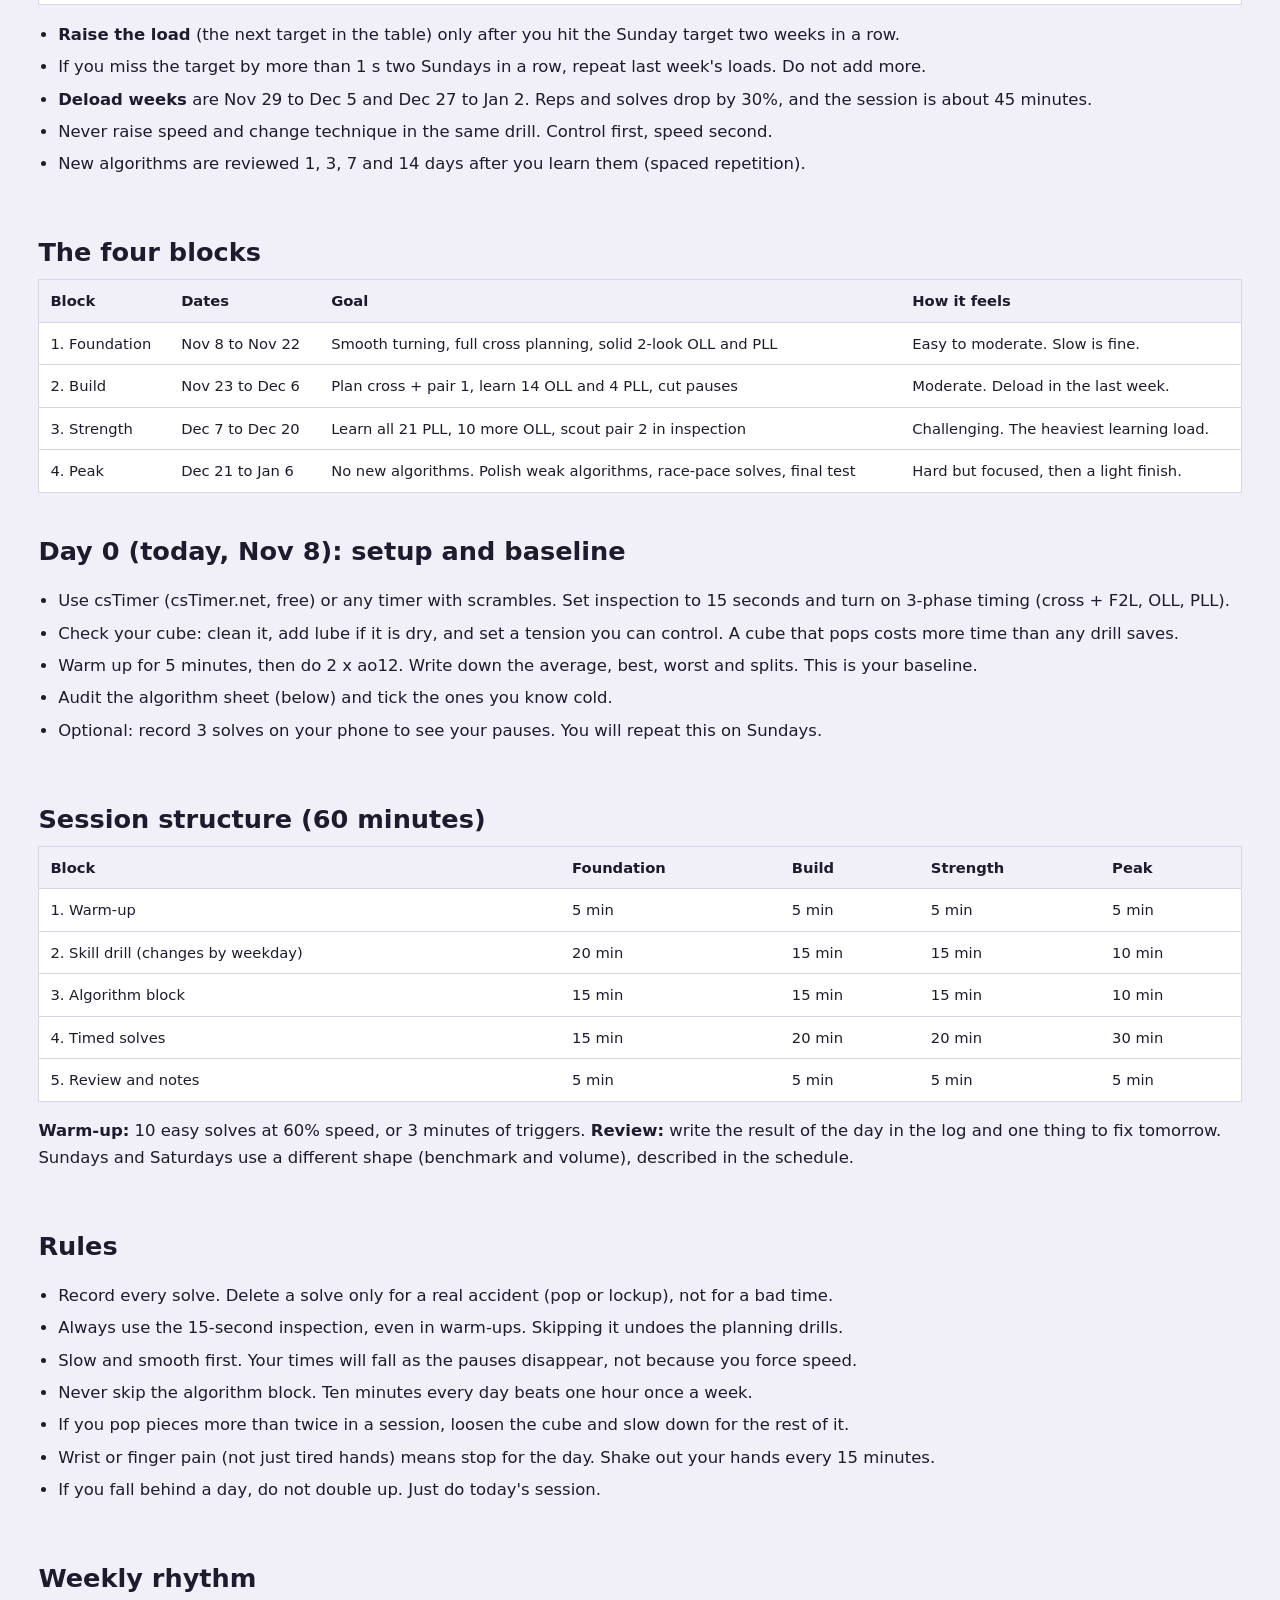
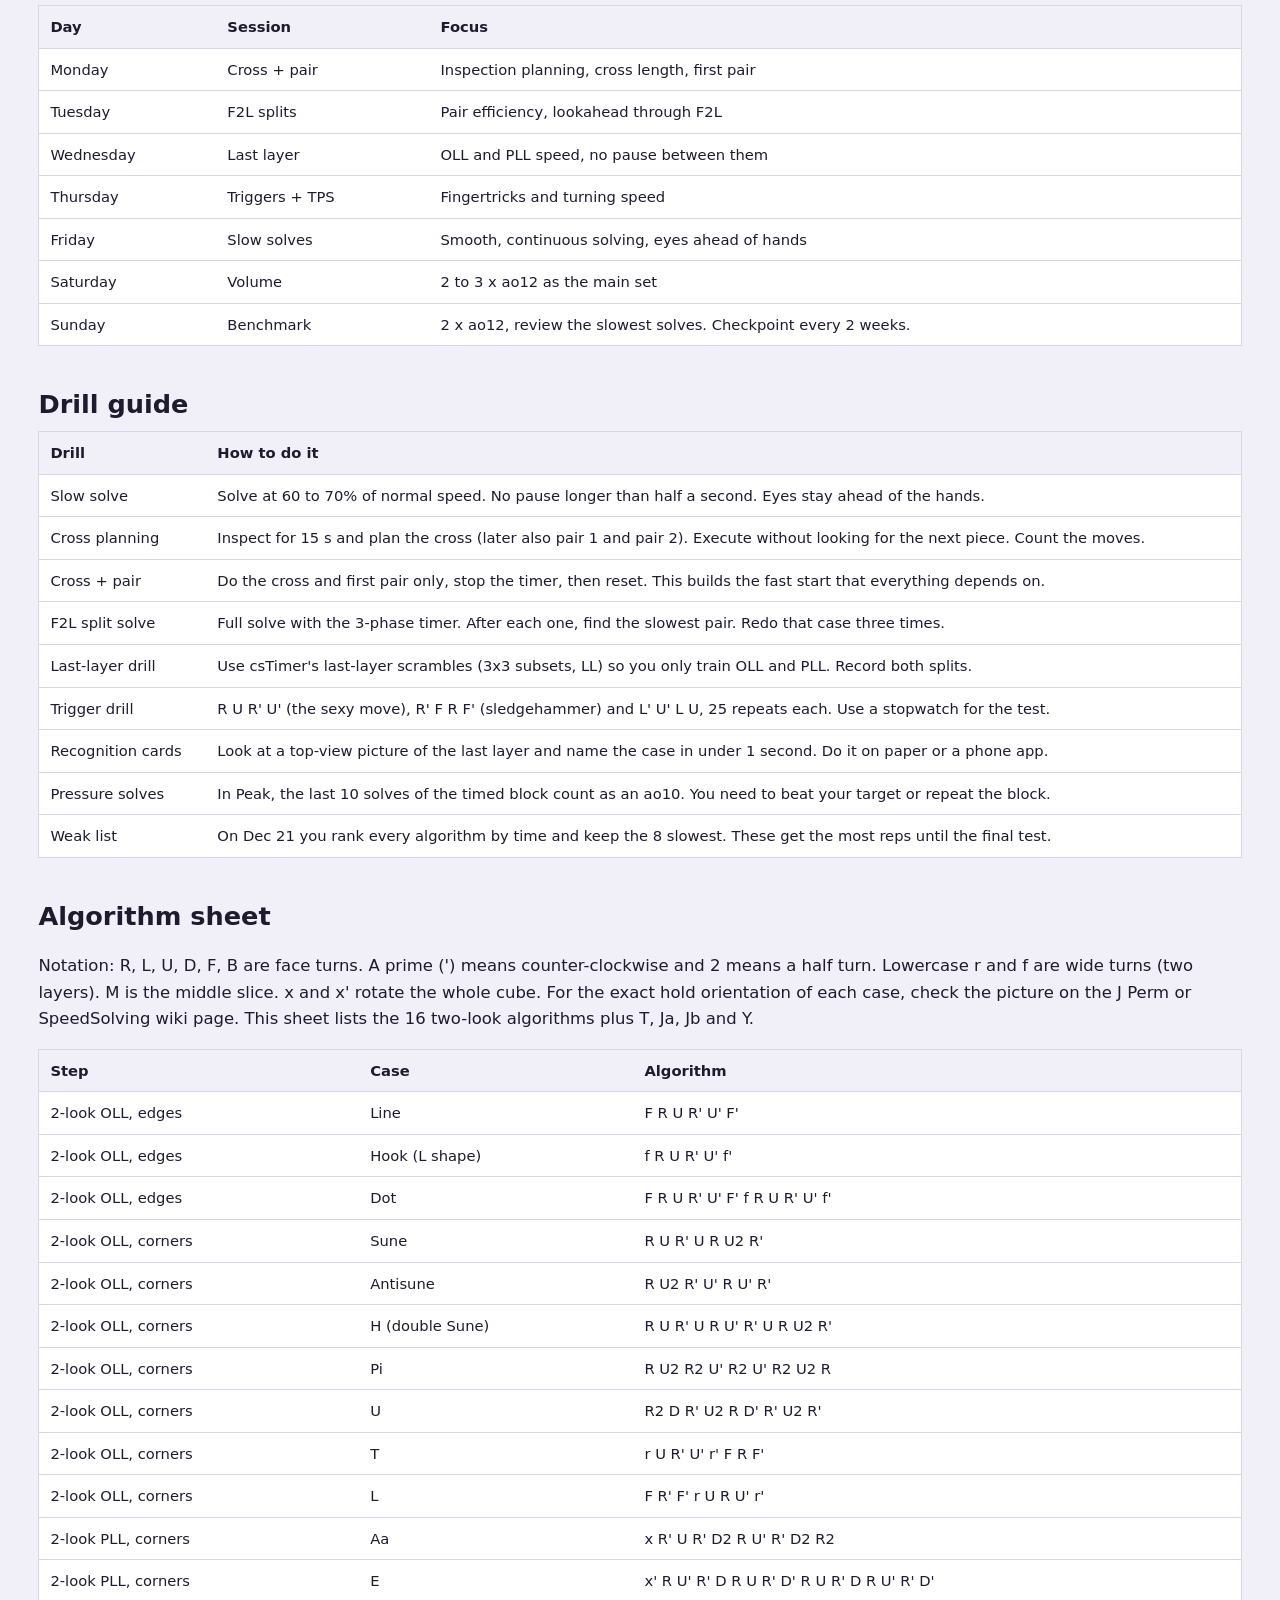
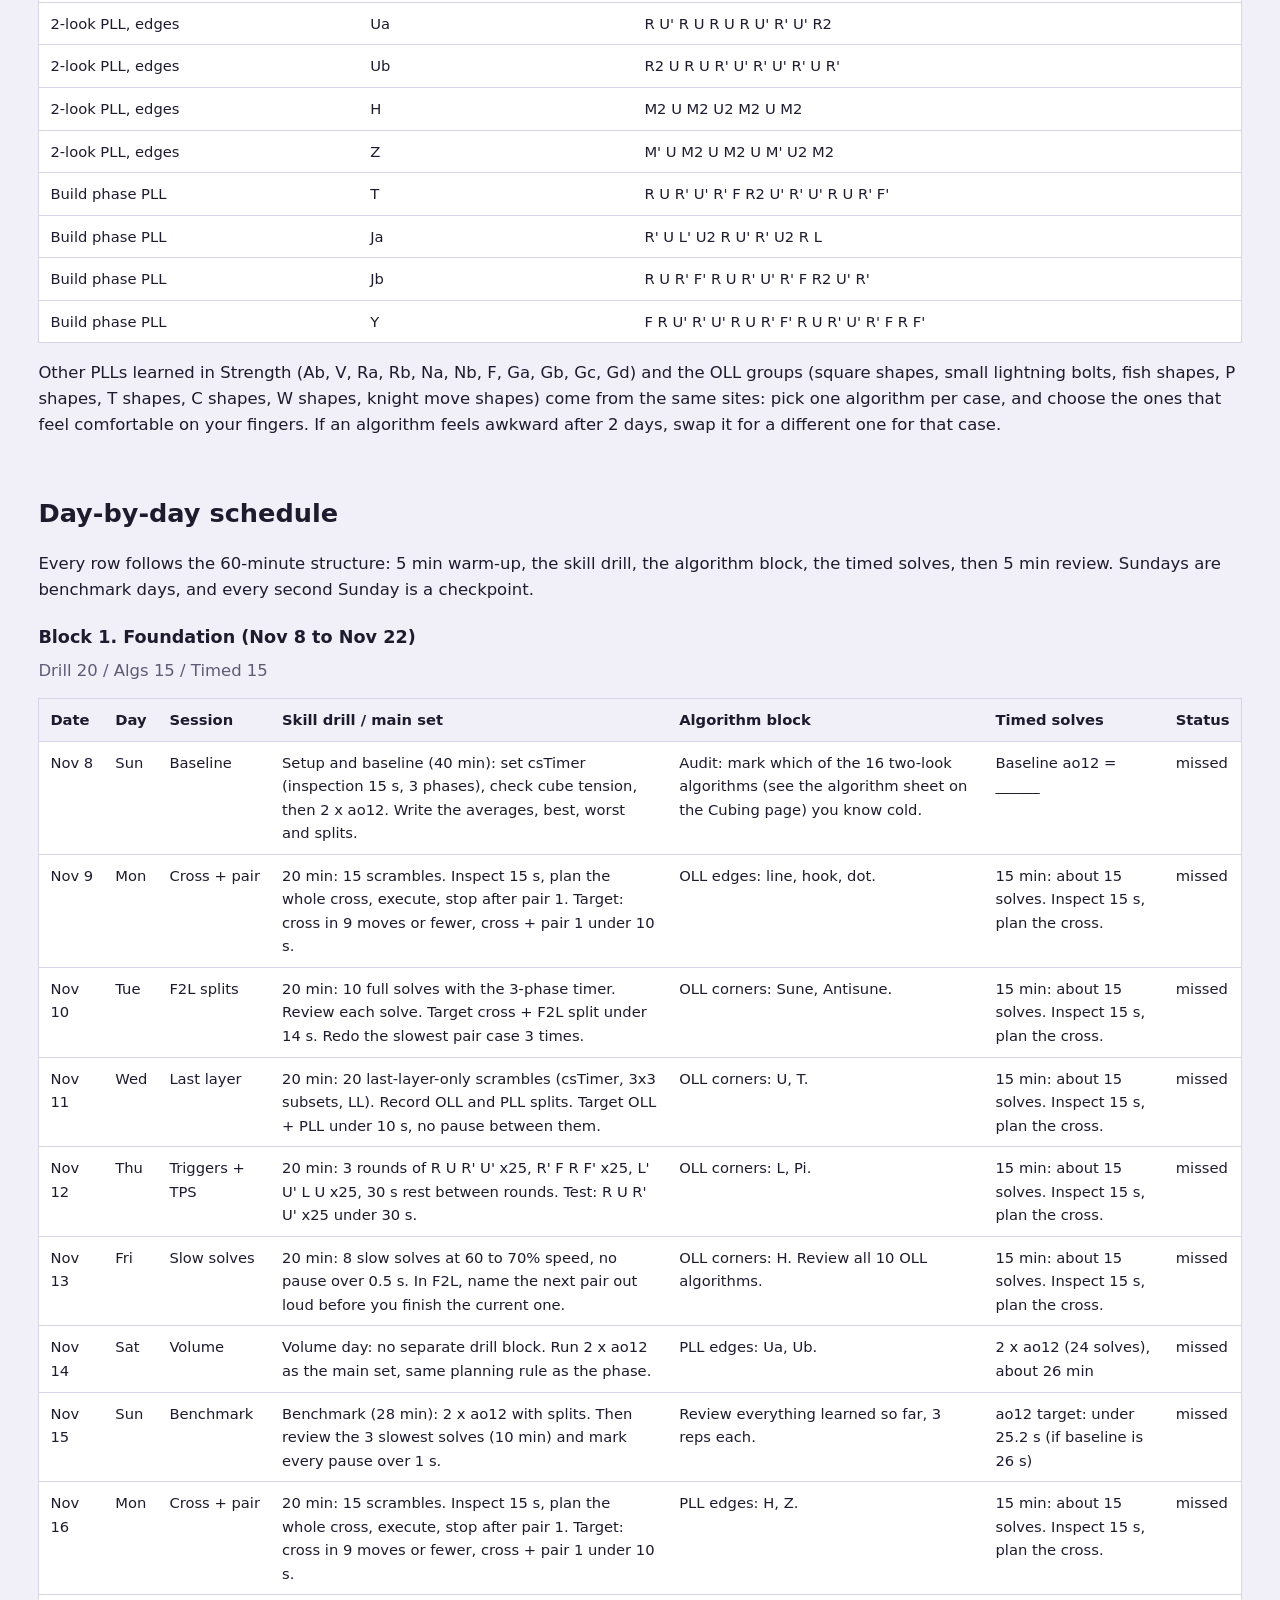
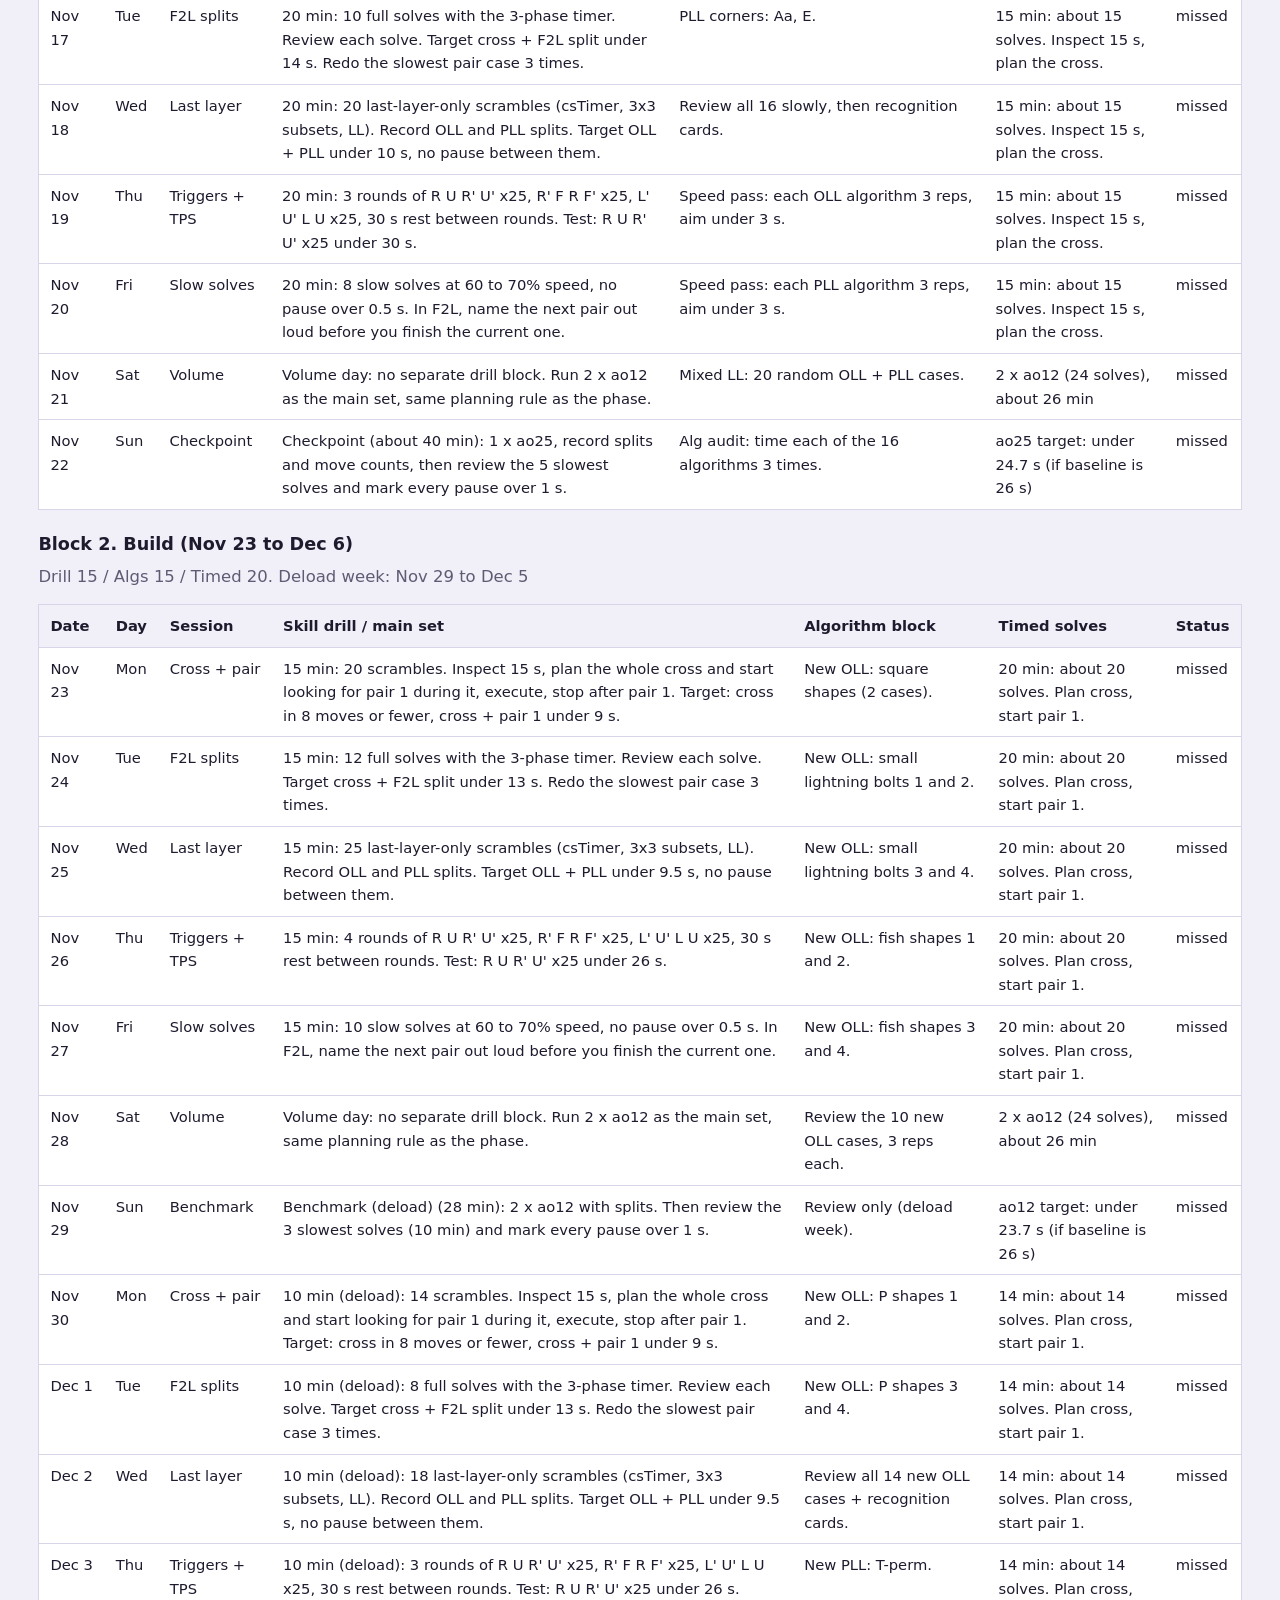
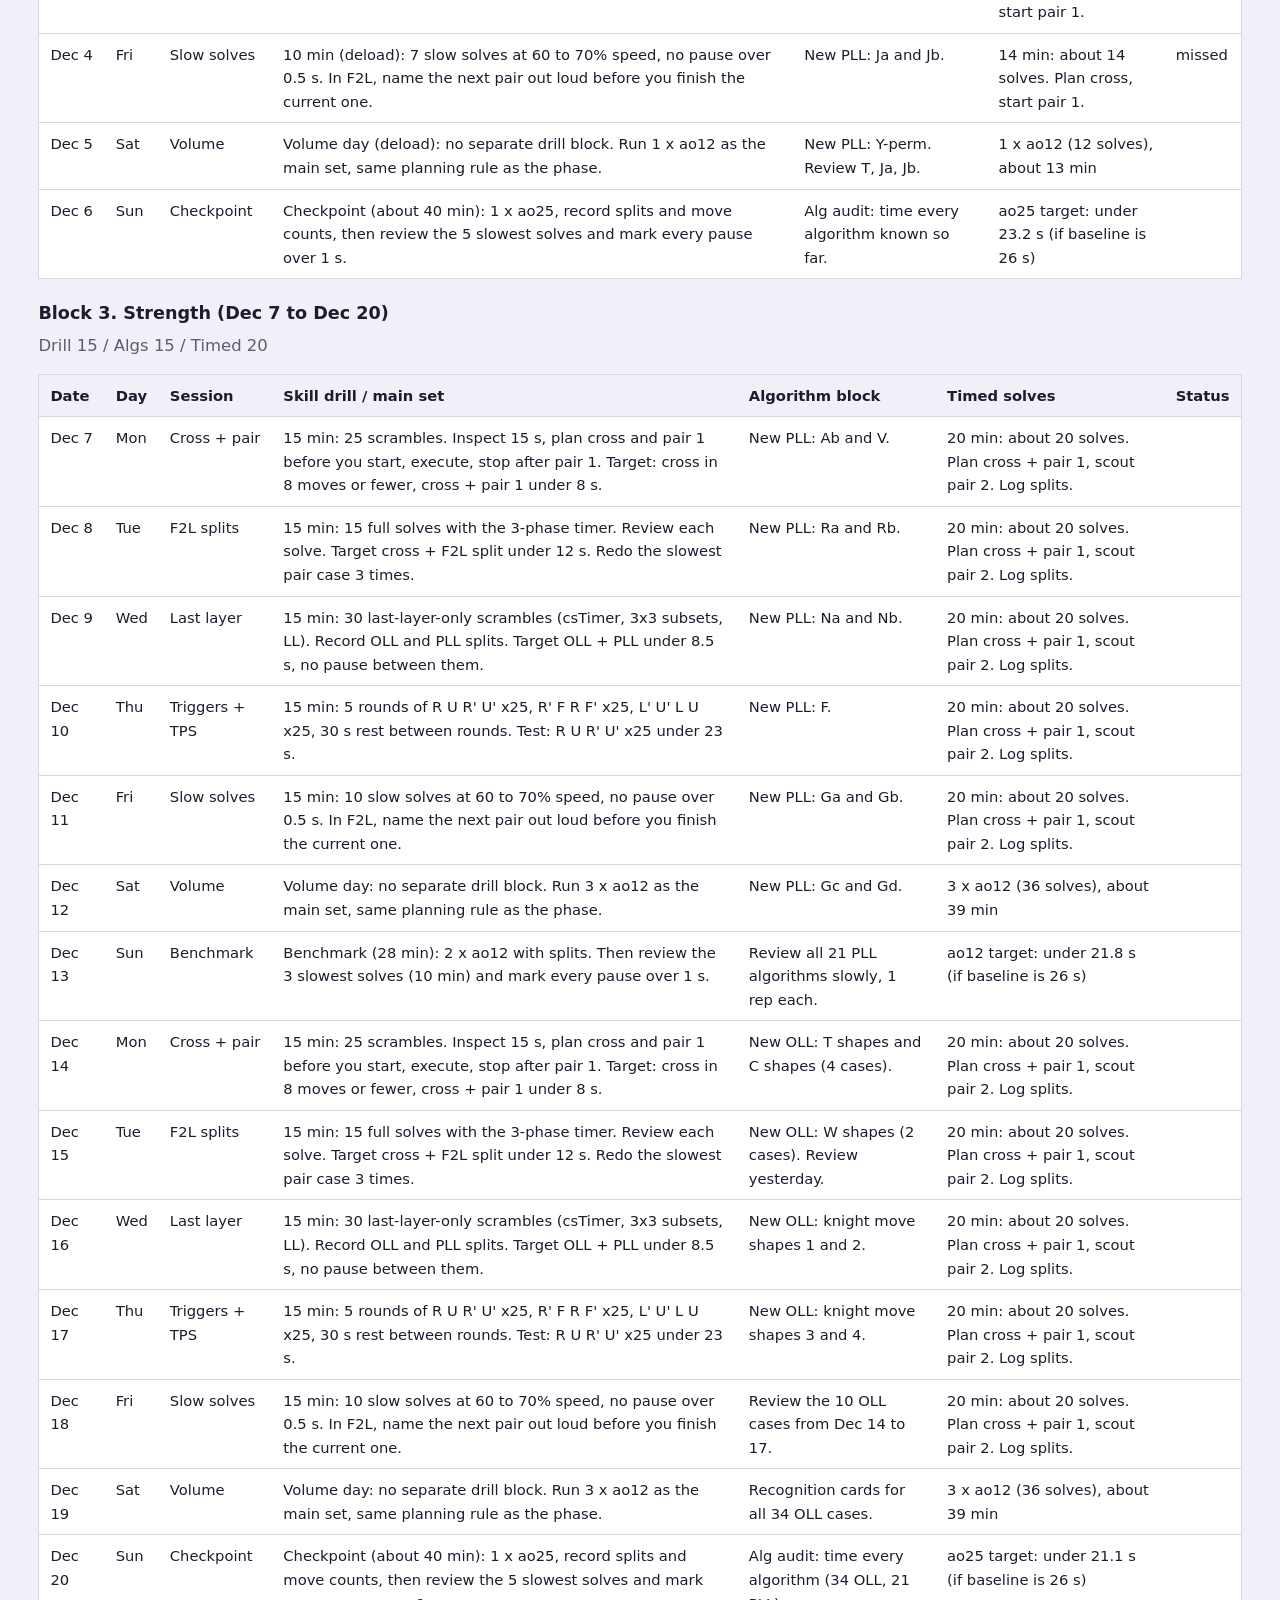
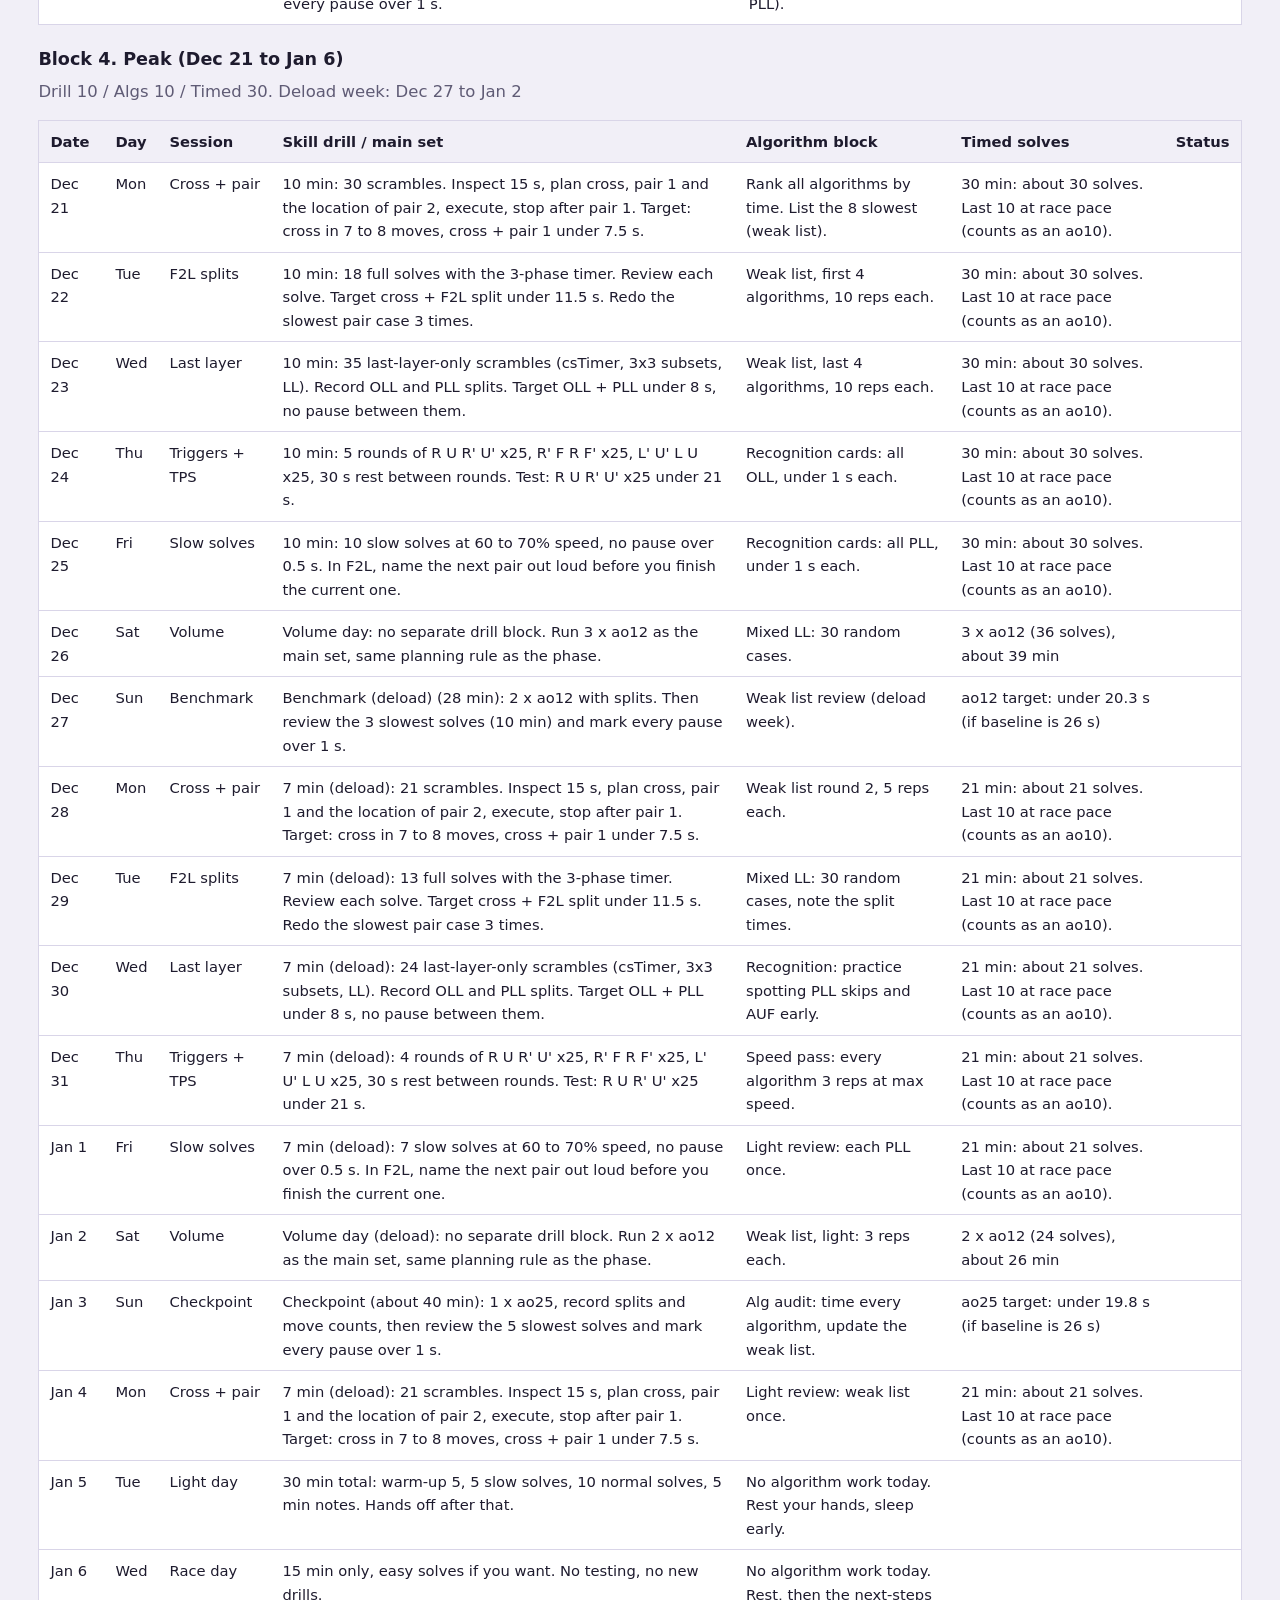
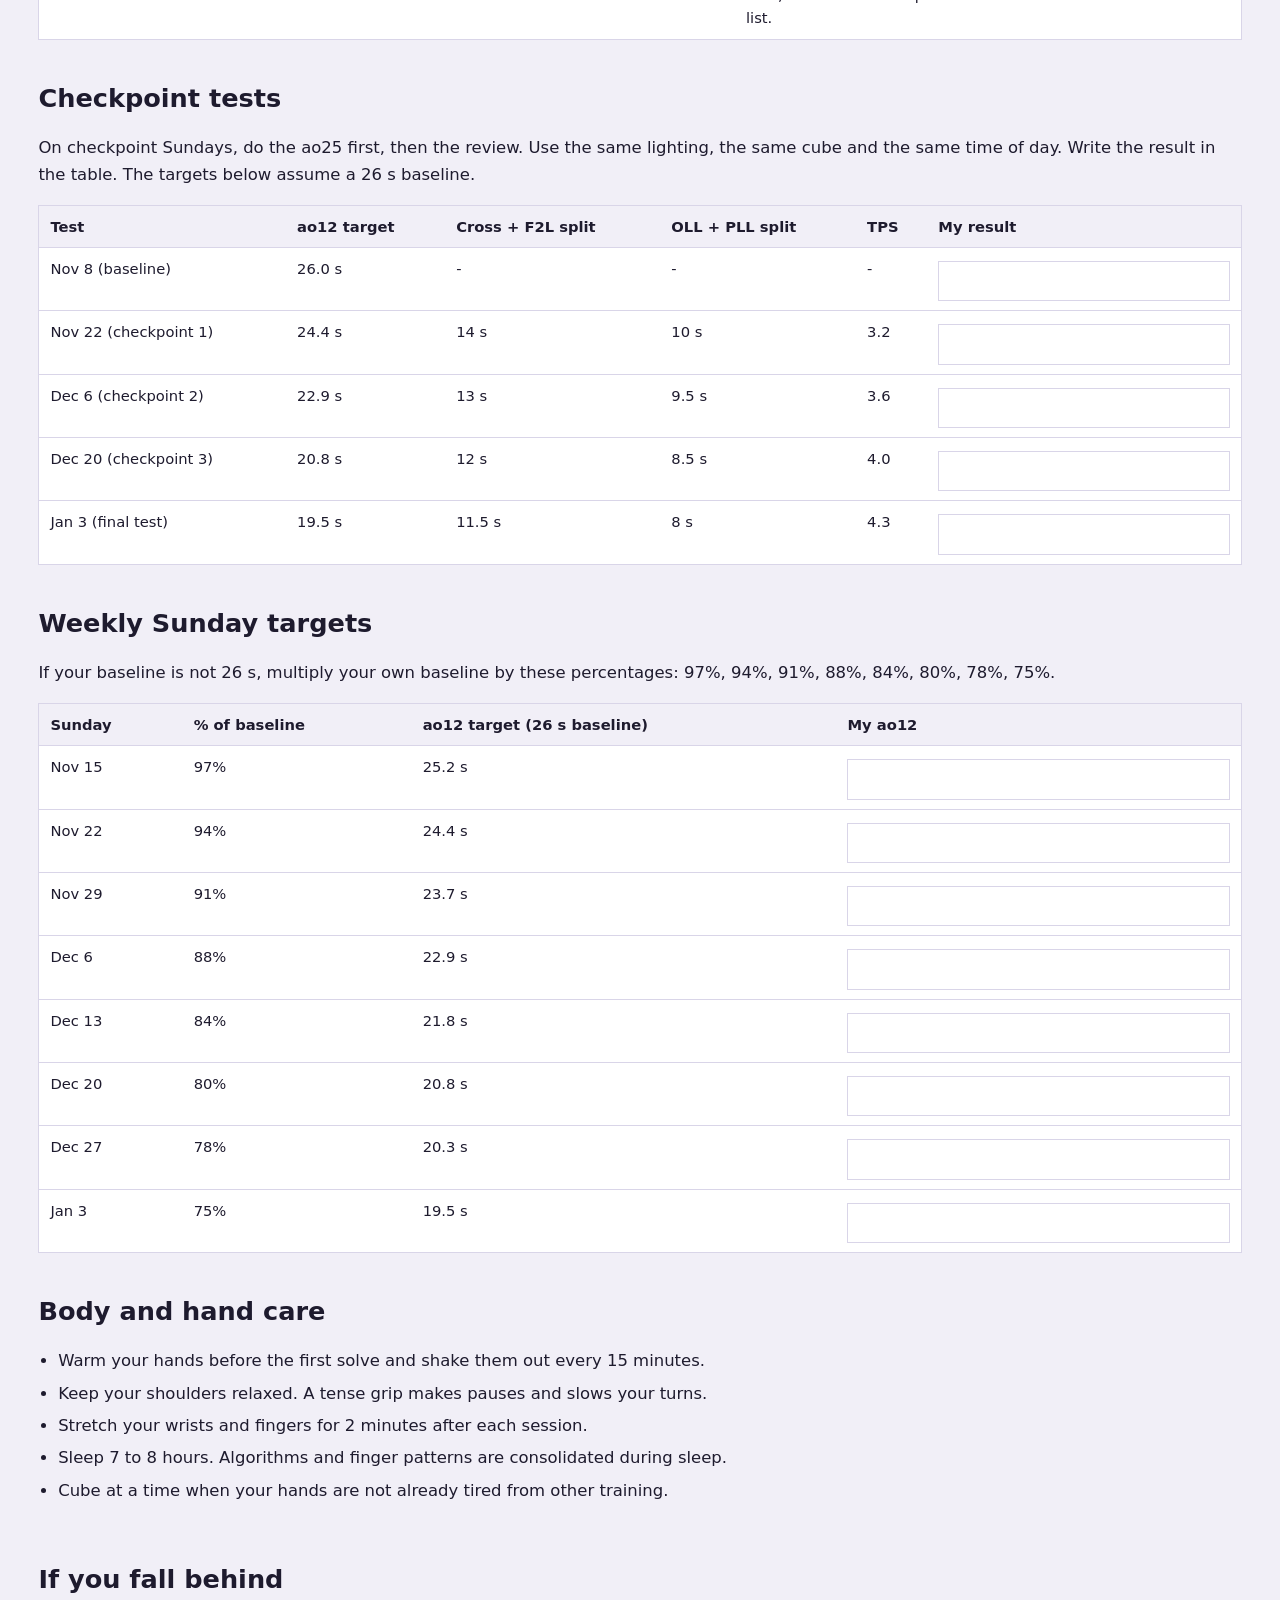
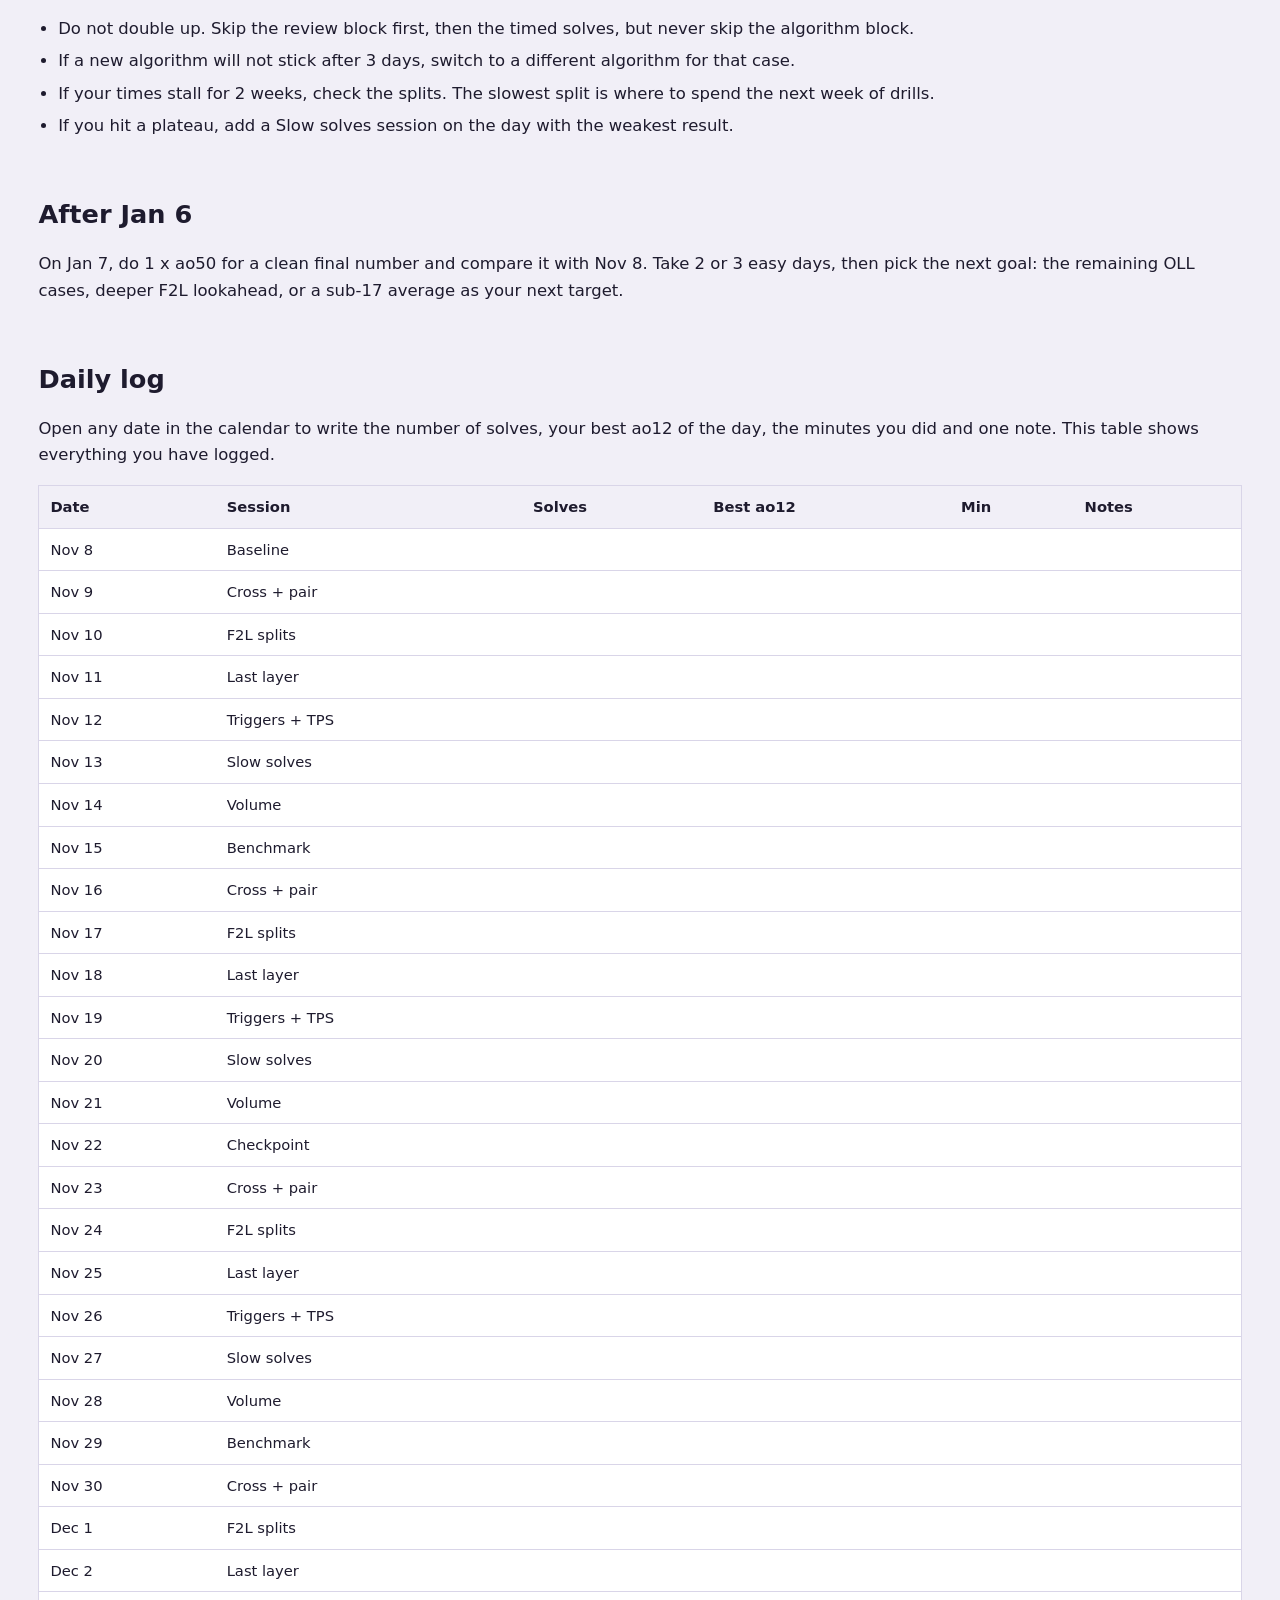
==== commit 17ff3c48: "making files count less" ====
--- a/cubing.html
+++ b/cubing.html
@@ -5,7 +5,7 @@
   <meta name="viewport" content="width=device-width, initial-scale=1">
   <title>Speedcubing: Nov 8 to Jan 6</title>
   <link rel="stylesheet" href="styles.css">
-  <script src="settings.js"></script>
+  <script src="common.js"></script>
 </head>
 <body class="theme-cubing">
 
@@ -50,8 +50,261 @@
     <div class="wrap">General guidance. Stop if your wrists or fingers hurt.</div>
   </footer>
 
-  <script src="common.js"></script>
-  <script src="cubing-data.js"></script>
-  <script src="cubing.js"></script>
+<script src="data.js"></script>
+<script>
+/**
+ * Speedcubing page (60-day plan).
+ * Needs: common.js (App) and data.js (CUBING).
+ *
+ * Each plan day has a checklist and a small log (solves, best ao12, minutes, notes).
+ * A day is "complete" when every required item is ticked. Progress is saved in localStorage.
+ */
+(() => {
+  "use strict";
+
+  const {
+    $, TOTAL_DAYS,
+    loadState, saveState, todayNumber, clampDay, formatDate, shortDate, dayDate,
+    renderCalendar, renderDayNav, dayTag, burstConfetti, showToast,
+  } = App;
+
+  const { SCHEDULE, BLOCKS, SECTIONS, CHECKPOINTS, SUNDAYS } = CUBING;
+
+  const STORAGE_KEY = "cubing-plan-v1";
+  const FINAL_TEST_DAY = 57; // Jan 3
+
+  const state = loadState(STORAGE_KEY);
+  state.tests = state.tests || {};
+  state.sundays = state.sundays || {};
+  let selectedDay = clampDay(todayNumber());
+
+  const esc = (text) => String(text == null ? "" : text).replace(/&/g, "&amp;").replace(/"/g, "&quot;").replace(/</g, "&lt;");
+  const weekdayOf = (day) => dayDate(day).toLocaleDateString(undefined, { weekday: "short" });
+  const blockOf = (day) => BLOCKS.find((block) => day >= block.firstDay && day <= block.lastDay);
+
+  function getDayData(day) {
+    if (!state.days[day]) state.days[day] = {};
+    const data = state.days[day];
+    data.checked = data.checked || {};
+    data.log = data.log || {};
+    return data;
+  }
+
+  function isDayComplete(day) {
+    const { checked } = getDayData(day);
+    return CUBING.tasksFor(day).items.filter((item) => !item.optional).every((item) => checked[item.id]);
+  }
+
+  // ---------------------------------------------------------------------
+  // The day panel
+  // ---------------------------------------------------------------------
+
+  function renderDayPanel() {
+    const day = selectedDay;
+    const entry = SCHEDULE[day - 1];
+    const { checked, log } = getDayData(day);
+    const { items } = CUBING.tasksFor(day);
+
+    const rows = items.map((item) => `
+      <div class="check-item ${checked[item.id] ? "checked" : ""}">
+        <input type="checkbox" id="item-${item.id}" ${checked[item.id] ? "checked" : ""}>
+        <label for="item-${item.id}">
+          <b>${item.label}${item.optional && !/optional/.test(item.label) ? " (optional)" : ""}</b>
+          ${item.detail ? `<small>${item.detail}</small>` : ""}
+        </label>
+      </div>`).join("");
+
+    const fields = [];
+    if (["baseline", "benchmark", "checkpoint"].includes(entry.kind)) {
+      fields.push(["result", entry.kind === "baseline" ? "Baseline ao12 (s)" : entry.kind === "checkpoint" ? "Result: ao25 (s)" : "Result: ao12 (s)", "number"]);
+    }
+    fields.push(["solves", "Solves", "number"], ["best", "Best ao12 of the day (s)", "number"], ["minutes", "Minutes", "number"], ["notes", "Notes", "text"]);
+    const fieldHtml = fields.map(([key, label, type]) => `
+      <label class="field">${label}
+        <input type="${type}" ${type === "number" ? 'step="0.01" min="0"' : ""} data-log="${key}" value="${esc(log[key])}">
+      </label>`).join("");
+
+    $("panel").innerHTML = `
+      <h2>${entry.session}</h2>
+      <div class="panel-date">Day ${day} &middot; ${formatDate(day)} &middot; ${blockOf(day).name}${entry.deload ? " (deload)" : ""}${dayTag(day, isDayComplete(day))}</div>
+      <div class="box">${rows}</div>
+      <h3 class="log-title">Daily log</h3>
+      <div class="log-grid">${fieldHtml}</div>`;
+
+    items.forEach((item) => {
+      const checkbox = $(`item-${item.id}`);
+      checkbox.onchange = () => handleToggle(day, item.id, checkbox);
+    });
+    $("panel").querySelectorAll("[data-log]").forEach((input) => {
+      input.oninput = () => {
+        getDayData(day).log[input.dataset.log] = input.value;
+        saveState(STORAGE_KEY, state);
+        renderStats();
+        renderLogTable();
+      };
+    });
+  }
+
+  // ---------------------------------------------------------------------
+  // Stats and next-up line
+  // ---------------------------------------------------------------------
+
+  function currentStreak() {
+    let streak = 0;
+    let day = Math.min(TOTAL_DAYS, todayNumber());
+    if (day >= 1 && !isDayComplete(day)) day--;
+    while (day >= 1 && isDayComplete(day)) { streak++; day--; }
+    return streak;
+  }
+
+  /** Updates the stat boxes. Returns the number of completed days. */
+  function renderStats() {
+    let completed = 0;
+    let solves = 0;
+    let best = Infinity;
+    for (let day = 1; day <= TOTAL_DAYS; day++) {
+      if (isDayComplete(day)) completed++;
+      const log = getDayData(day).log;
+      solves += Number(log.solves) || 0;
+      const time = parseFloat(log.best);
+      if (time > 0) best = Math.min(best, time);
+    }
+    $("stat-streak").textContent = currentStreak();
+    $("stat-done").textContent = `${completed} / ${TOTAL_DAYS}`;
+    $("stat-solves").textContent = solves;
+    $("stat-best").textContent = best === Infinity ? "-" : `${best} s`;
+    renderNextUp();
+    return completed;
+  }
+
+  function renderNextUp() {
+    const today = todayNumber();
+    let missed = 0;
+    let next = null;
+    for (let day = 1; day <= TOTAL_DAYS; day++) {
+      if (isDayComplete(day)) continue;
+      if (next === null) next = day;
+      if (day < today) missed++;
+    }
+    const parts = [];
+    if (today < 1) parts.push("Your plan starts on Nov 8.");
+    parts.push(next === null ? "Every day is done. Good luck!" : `Next unfinished day: ${shortDate(next)}, ${SCHEDULE[next - 1].session}.`);
+    if (missed > 0) parts.push(`Missed so far: ${missed}.`);
+    $("next-up").textContent = parts.join(" ");
+  }
+
+  function renderCountdown() {
+    const left = Math.round((dayDate(FINAL_TEST_DAY) - new Date(new Date().getFullYear(), new Date().getMonth(), new Date().getDate())) / 86400000);
+    $("race-countdown").textContent = left > 0 ? `Final test on Jan 3: ${left} days to go` : left === 0 ? "Final test today. Good luck!" : "The final test is done.";
+  }
+
+  // ---------------------------------------------------------------------
+  // Static sections (rendered from data.js) and tables with inputs
+  // ---------------------------------------------------------------------
+
+  const table = (head, rows) => `
+    <div class="scroll"><table>
+      <tr>${head.map((h) => `<th>${h}</th>`).join("")}</tr>
+      ${rows.map((row) => `<tr>${row.map((cell) => `<td>${cell}</td>`).join("")}</tr>`).join("")}
+    </table></div>`;
+
+  function scheduleHtml() {
+    const today = todayNumber();
+    return BLOCKS.map((block) => {
+      const rows = [];
+      for (let day = block.firstDay; day <= block.lastDay; day++) {
+        const e = SCHEDULE[day - 1];
+        const status = isDayComplete(day) ? "✓ done" : (day < today ? "missed" : "");
+        rows.push([shortDate(day), weekdayOf(day), e.session, e.drill, e.alg, e.timed, status]);
+      }
+      return `<h3 style="margin-top:20px">Block ${block.name} (${block.dates})</h3><p class="sub">${block.sub}</p>` +
+        table(["Date", "Day", "Session", "Skill drill / main set", "Algorithm block", "Timed solves", "Status"], rows);
+    }).join("");
+  }
+
+  const inputCell = (attr, label, value) =>
+    `<input type="text" class="cell-input" ${attr} aria-label="${esc(label)}" value="${esc(value)}">`;
+
+  function sectionHtml(section) {
+    let html = `<section><h2>${section.title}</h2>`;
+    if (section.intro) html += `<p>${section.intro}</p>`;
+    if (section.table) html += table(section.table.head, section.table.rows);
+    if (section.list) html += `<ul>${section.list.map((li) => `<li>${li}</li>`).join("")}</ul>`;
+    if (section.outro) html += `<p>${section.outro}</p>`;
+
+    if (section.special === "blocks") {
+      html += table(["Block", "Dates", "Goal", "How it feels"], BLOCKS.map((b) => [b.name, b.dates, b.goal, b.feel]));
+    } else if (section.special === "schedule") {
+      html += `<p>Every row follows the 60-minute structure: 5 min warm-up, the skill drill, the algorithm block, the timed solves, then 5 min review. Sundays are benchmark days, and every second Sunday is a checkpoint.</p><div id="schedule-tables">${scheduleHtml()}</div>`;
+    } else if (section.special === "checkpoints") {
+      html += table(["Test", "ao12 target", "Cross + F2L split", "OLL + PLL split", "TPS", "My result"],
+        CHECKPOINTS.map((row, i) => [...row, inputCell(`data-test="${i}"`, `${row[0]} result`, state.tests[i])]));
+    } else if (section.special === "sundays") {
+      html += table(["Sunday", "% of baseline", "ao12 target (26 s baseline)", "My ao12"],
+        SUNDAYS.map((row, i) => [...row, inputCell(`data-sunday="${i}"`, `${row[0]} ao12`, state.sundays[i])]));
+    } else if (section.special === "log") {
+      html += `<div id="log-table"></div>`;
+    }
+    return html + "</section>";
+  }
+
+  function renderLogTable() {
+    const rows = SCHEDULE.map((e) => {
+      const log = getDayData(e.day).log;
+      return `<tr><td>${shortDate(e.day)}</td><td>${e.session}</td><td>${esc(log.solves)}</td><td>${esc(log.best)}</td><td>${esc(log.minutes)}</td><td>${esc(log.notes)}</td></tr>`;
+    }).join("");
+    $("log-table").innerHTML = `<div class="scroll"><table>
+      <tr><th>Date</th><th>Session</th><th>Solves</th><th>Best ao12</th><th>Min</th><th>Notes</th></tr>${rows}</table></div>`;
+  }
+
+  function renderStaticSections() {
+    $("sections").innerHTML = SECTIONS.map(sectionHtml).join("");
+    document.querySelectorAll("[data-test]").forEach((input) => {
+      input.oninput = () => { state.tests[input.dataset.test] = input.value; saveState(STORAGE_KEY, state); };
+    });
+    document.querySelectorAll("[data-sunday]").forEach((input) => {
+      input.oninput = () => { state.sundays[input.dataset.sunday] = input.value; saveState(STORAGE_KEY, state); };
+    });
+    renderLogTable();
+  }
+
+  // ---------------------------------------------------------------------
+  // Render, toggle, start
+  // ---------------------------------------------------------------------
+
+  function selectDay(day) {
+    selectedDay = day;
+    render();
+  }
+
+  function render() {
+    renderCalendar({ container: $("calendar"), selectedDay, isDayComplete, onPick: selectDay });
+    renderDayPanel();
+    state.completedCount = renderStats(); // the home page reads this
+    $("schedule-tables").innerHTML = scheduleHtml();
+    renderCountdown();
+    saveState(STORAGE_KEY, state);
+  }
+
+  function handleToggle(day, itemId, checkbox) {
+    const wasComplete = isDayComplete(day);
+    getDayData(day).checked[itemId] = checkbox.checked;
+    render();
+    if (wasComplete || !isDayComplete(day)) return;
+
+    if (day === TOTAL_DAYS) {
+      burstConfetti(window.innerWidth / 2, window.innerHeight / 2, 200);
+      showToast("60 days of cubing done!");
+    } else {
+      burstConfetti(window.innerWidth / 2, window.innerHeight / 3, 120);
+      showToast(`Day ${day} complete!`);
+    }
+  }
+
+  renderStaticSections();
+  renderDayNav({ container: $("day-nav"), getSelectedDay: () => selectedDay, onPick: selectDay });
+  render();
+})();
+</script>
 </body>
 </html>
--- a/styles.css
+++ b/styles.css
@@ -32,7 +32,7 @@
 
 .theme-home {
   --bg: #F1EFF7;  --surface: #FFFFFF;  --ink: #1E1B2E;  --muted: #5F5B75;  --line: #D9D5E8;
-  --rust: #B4441F;  --teal: #0E7C7B;  --health: #7B3FA0;  --cube: #B26A00;
+  --rust: #B4441F;  --teal: #0E7C7B;  --health: #7B3FA0;  --cube: #B26A00;  --mine: #1F8A70;  --diary: #B23A5B;
   --acc: #7B3FA0;  --acc2: #2D7FB8;  --ok: #2E7D5B;  --on-ok: #FFFFFF;
   --font: "Gill Sans", "Trebuchet MS", system-ui, sans-serif;
 }
@@ -49,6 +49,18 @@
   --font: "Optima", "Candara", "Segoe UI", system-ui, sans-serif;
 }
 
+.theme-tasks {
+  --bg: #F1EFF7;  --surface: #FFFFFF;  --ink: #1E1B2E;  --muted: #5F5B75;  --line: #D9D5E8;
+  --acc: #1F8A70;  --acc2: #2D7FB8;  --ok: #2E7D5B;  --on-ok: #FFFFFF;  --bad: #B3261E;
+  --font: "Gill Sans", "Trebuchet MS", system-ui, sans-serif;
+}
+
+.theme-diary {
+  --bg: #F6F1E8;  --surface: #FFFDF8;  --ink: #2A2118;  --muted: #6B5F52;  --line: #E4D9C7;
+  --acc: #B23A5B;  --acc2: #2D7FB8;  --ok: #2E7D5B;  --on-ok: #FFFFFF;  --bad: #B3261E;
+  --font: "Charter", "Iowan Old Style", "Palatino Linotype", Georgia, serif;
+}
+
 @media (prefers-color-scheme: dark) {
   html:not([data-theme="light"]) .theme-health {
     --bg: #15131F;  --surface: #1F1C2E;  --ink: #ECE9F7;  --muted: #A29EBB;  --line: #34304A;
@@ -66,9 +78,17 @@
     --bg: #15131F;  --surface: #1F1C2E;  --ink: #ECE9F7;  --muted: #A29EBB;  --line: #34304A;
     --acc: #E8A92E;  --acc2: #7FA6F5;  --ok: #5CC08F;  --on-ok: #0B1F16;  --bad: #F28B82;
   }
+  html:not([data-theme="light"]) .theme-diary {
+    --bg: #17131A;  --surface: #211B26;  --ink: #F0E9F2;  --muted: #B0A3B5;  --line: #3A3040;
+    --acc: #E58BA5;  --acc2: #6FB3E0;  --ok: #5CC08F;  --on-ok: #0B1F16;  --bad: #F28B82;
+  }
+  html:not([data-theme="light"]) .theme-tasks {
+    --bg: #15131F;  --surface: #1F1C2E;  --ink: #ECE9F7;  --muted: #A29EBB;  --line: #34304A;
+    --acc: #4DC4A0;  --acc2: #6FB3E0;  --ok: #5CC08F;  --on-ok: #0B1F16;  --bad: #F28B82;
+  }
   html:not([data-theme="light"]) .theme-home {
     --bg: #15131F;  --surface: #1F1C2E;  --ink: #ECE9F7;  --muted: #A29EBB;  --line: #34304A;
-    --rust: #E08A63;  --teal: #4FC3C1;  --health: #C79BE0;  --cube: #B26A00;
+    --rust: #E08A63;  --teal: #4FC3C1;  --health: #C79BE0;  --cube: #B26A00;  --mine: #1F8A70;  --diary: #E58BA5;
     --acc: #C79BE0;  --acc2: #6FB3E0;  --ok: #5CC08F;  --on-ok: #0B1F16;
   }
 }
@@ -89,9 +109,17 @@
     --bg: #15131F;  --surface: #1F1C2E;  --ink: #ECE9F7;  --muted: #A29EBB;  --line: #34304A;
     --acc: #E8A92E;  --acc2: #7FA6F5;  --ok: #5CC08F;  --on-ok: #0B1F16;  --bad: #F28B82;
   }
+  html[data-theme="dark"] .theme-diary {
+    --bg: #17131A;  --surface: #211B26;  --ink: #F0E9F2;  --muted: #B0A3B5;  --line: #3A3040;
+    --acc: #E58BA5;  --acc2: #6FB3E0;  --ok: #5CC08F;  --on-ok: #0B1F16;  --bad: #F28B82;
+  }
+  html[data-theme="dark"] .theme-tasks {
+    --bg: #15131F;  --surface: #1F1C2E;  --ink: #ECE9F7;  --muted: #A29EBB;  --line: #34304A;
+    --acc: #4DC4A0;  --acc2: #6FB3E0;  --ok: #5CC08F;  --on-ok: #0B1F16;  --bad: #F28B82;
+  }
   html[data-theme="dark"] .theme-home {
     --bg: #15131F;  --surface: #1F1C2E;  --ink: #ECE9F7;  --muted: #A29EBB;  --line: #34304A;
-    --rust: #E08A63;  --teal: #4FC3C1;  --health: #C79BE0;  --cube: #B26A00;
+    --rust: #E08A63;  --teal: #4FC3C1;  --health: #C79BE0;  --cube: #B26A00;  --mine: #1F8A70;  --diary: #E58BA5;
     --acc: #C79BE0;  --acc2: #6FB3E0;  --ok: #5CC08F;  --on-ok: #0B1F16;
   }
 
@@ -279,6 +307,7 @@
 table small { display: block; }
 
 
+.theme-tasks .race-badge,
 .theme-health .race-badge,
 .theme-cubing .race-badge { color: var(--bg); }
 
@@ -318,7 +347,9 @@
 .card-rust    { border-top: 8px solid var(--rust); --card-color: var(--rust); }
 .card-marathon { border-top: 8px solid var(--teal); --card-color: var(--teal); }
 .card-health  { border-top: 8px solid var(--health); --card-color: var(--health); }
+.card-tasks   { border-top: 8px solid var(--mine); --card-color: var(--mine); }
 .card-cubing  { border-top: 8px solid var(--cube); --card-color: var(--cube); }
+.card-diary   { border-top: 8px solid var(--diary); --card-color: var(--diary); }
 
 .progress { height: 10px; background: var(--line); overflow: hidden; }
 .progress i { display: block; width: 0; height: 100%; background: var(--card-color); }
@@ -356,10 +387,75 @@
 .task-group { margin-top: 14px; padding-left: 12px; border-left: 5px solid var(--g, var(--acc)); }
 .task-group h3 { margin: 0; font-size: 1.05rem; }
 .task-group h3 span { margin-left: 6px; font-size: 0.85rem; font-weight: 400; color: var(--muted); }
+.task-fields { display: grid; grid-template-columns: repeat(auto-fit, minmax(130px, 1fr)); gap: 8px 10px; margin: 0 0 10px 40px; padding: 8px 10px; background: color-mix(in srgb, var(--g, var(--acc)) 9%, var(--surface)); border-left: 3px solid var(--g, var(--acc)); }
+.task-fields label { display: flex; flex-direction: column; gap: 3px; min-width: 0; font-size: 0.78rem; color: var(--muted); }
+.task-fields .cell-input { margin-top: 0; min-width: 0; }
 .task-rust     { --g: var(--rust); }
 .task-marathon { --g: var(--teal); }
 .task-health   { --g: var(--health); }
 .task-cubing   { --g: var(--cube); }
+.task-mytasks  { --g: var(--mine); }
+.task-diary    { --g: var(--diary); }
+
+
+/* Daily Diary page: a notebook-style layout (calendar and entries beside a lined page). */
+
+.wrap.wide { max-width: 1200px; }
+
+.diary-grid { display: grid; grid-template-columns: 1fr; gap: 28px; align-items: start; }
+@media (min-width: 960px) {
+  .diary-grid { grid-template-columns: minmax(0, 1fr) minmax(0, 1.8fr); gap: 36px; }
+  .diary-side { position: sticky; top: 16px; max-height: calc(100vh - 32px); overflow-y: auto; padding-right: 4px; }
+}
+.side-title { margin-top: 26px; }
+
+.entry-list { display: flex; flex-direction: column; gap: 6px; margin-top: 10px; max-height: 340px; overflow-y: auto; }
+.entry { display: block; width: 100%; padding: 9px 12px; background: var(--surface); border: 1px solid var(--line); border-left: 4px solid var(--line); color: var(--ink); font: inherit; text-align: left; cursor: pointer; }
+.entry:hover { border-left-color: var(--acc); }
+.entry.selected { border-color: var(--acc); border-left-width: 6px; }
+.entry b { display: block; font-size: 0.95rem; }
+.entry small { display: block; color: var(--muted); font-size: 0.82rem; overflow: hidden; text-overflow: ellipsis; white-space: nowrap; }
+
+.diary-page { padding: 24px 28px 22px; background: var(--surface); border: 1px solid var(--line); border-left: 8px solid var(--acc); box-shadow: 0 10px 28px rgba(0, 0, 0, 0.08); }
+.diary-head h2 { margin: 0; font-size: clamp(1.6rem, 3vw, 2.2rem); }
+.diary-label { display: block; margin: 20px 0 6px; font-weight: 700; }
+.diary-prompt { margin: 0 0 6px; color: var(--muted); font-style: italic; font-size: 0.92rem; }
+
+.mood { display: flex; flex-wrap: wrap; gap: 8px; }
+.mood button { width: 2.7em; height: 2.7em; border: 2px solid var(--line); border-radius: 50%; background: none; font-size: 1.5rem; line-height: 1; cursor: pointer; opacity: 0.6; transition: transform 0.15s, opacity 0.15s; }
+.mood button:hover { opacity: 1; transform: scale(1.08); }
+.mood button[aria-pressed="true"] { opacity: 1; border-color: var(--acc); background: color-mix(in srgb, var(--acc) 16%, transparent); transform: scale(1.12); }
+
+/* Lined paper: the ruled lines follow the text lines. */
+.paper {
+  display: block;
+  width: 100%;
+  min-height: 5.4em;
+  padding: 0 6px;
+  border: 0;
+  border-bottom: 1px solid var(--line);
+  background-color: transparent;
+  background-image: linear-gradient(transparent calc(1.8em - 1px), var(--line) 1px);
+  background-size: 100% 1.8em;
+  background-attachment: local;
+  color: var(--ink);
+  font: inherit;
+  line-height: 1.8em;
+  resize: vertical;
+}
+.paper.tall { min-height: 14.4em; }
+.paper:focus-visible { outline: 3px solid var(--acc); outline-offset: 3px; }
+.paper::placeholder { color: var(--muted); opacity: 0.7; }
+
+.carry { margin-top: 18px; padding: 10px 14px; background: color-mix(in srgb, var(--acc) 9%, var(--surface)); border-left: 4px solid var(--acc); }
+.carry h3 { margin: 0 0 2px; font-size: 1rem; }
+
+#better .check-item label { padding-top: 2px; }
+.icon-btn { flex: none; align-self: flex-start; width: 1.9rem; height: 1.9rem; border: 1px solid var(--line); background: none; color: var(--muted); font-size: 1.2rem; line-height: 1; cursor: pointer; }
+.icon-btn:hover { border-color: var(--bad); color: var(--bad); }
+
+.diary-foot { display: flex; flex-wrap: wrap; align-items: center; gap: 10px 18px; margin-top: 20px; padding-top: 12px; border-top: 1px solid var(--line); color: var(--muted); font-size: 0.88rem; }
+.diary-foot .btn-outline { margin-left: auto; padding: 6px 12px; font-size: 0.85rem; }
 
 /* Digital clock (home page). Always dark, in both light and dark mode. */
 
@@ -485,3 +581,49 @@
 .settings-status { min-height: 1.3em; margin-top: 12px; font-size: 0.9rem; color: var(--ok); }
 .settings-status.error { color: var(--bad, #B3261E); }
 .danger { color: var(--bad, #B3261E) !important; }
+
+
+/* 11. MY TASKS PAGE -------------------------------------------------------- */
+
+.calendar .has-tasks { border-color: var(--acc); border-width: 2px; }
+.month-title { display: inline-flex; align-items: center; padding: 0 6px; }
+.jump-date { width: auto; margin-top: 0; }
+.add-form { display: flex; flex-wrap: wrap; gap: 8px; margin: 4px 0 12px; }
+.add-form .cell-input { flex: 1 1 200px; margin-top: 0; }
+.add-form button { padding: 8px 16px; font: inherit; cursor: pointer; }
+.check-item label { min-width: 0; overflow-wrap: anywhere; }
+.check-item .cell-input { flex: 1; margin-top: 0; }
+.task-actions { display: flex; flex: none; gap: 6px; margin-left: auto; align-self: flex-start; }
+.task-actions button { padding: 4px 10px; font: inherit; font-size: 0.82rem; cursor: pointer; background: none; color: var(--ink); border: 1px solid var(--line); }
+.task-actions button:hover { border-color: var(--acc); }
+.task-actions .danger { color: var(--bad); }
+
+/* Subtasks and categories */
+.task-block { border-bottom: 1px solid var(--line); }
+.task-block:last-child { border-bottom: 0; }
+.task-block > .check-item { border-bottom: 0; }
+.subtasks { margin: 0 0 8px 14px; padding-left: 26px; border-left: 3px solid var(--line); }
+.subtasks .check-item { padding: 6px 0; border-bottom: 0; }
+.subtasks .check-item input[type="checkbox"] { width: 22px; height: 22px; }
+.subtasks .check-item input[type="checkbox"]::after { font-size: 15px; }
+.sub-form { margin: 4px 0 0; }
+.check-item .select-cat, .add-form .select-cat { flex: 0 1 170px; min-width: 120px; margin-top: 0; }
+.add-form .jump-date { flex: 0 1 160px; }
+.check-item small { margin-top: 2px; }
+.check-item > .btn-outline { flex: none; align-self: flex-start; padding: 4px 10px; font-size: 0.82rem; }
+.cat-heading { margin: 16px 0 2px; font-size: 1rem; color: var(--acc); }
+.cat-heading:first-child { margin-top: 0; }
+.cat-heading span, .cat-head h3 span { margin-left: 6px; font-size: 0.85rem; font-weight: 400; color: var(--muted); }
+.cat-box { margin-bottom: 14px; border-left: 5px solid var(--acc); }
+.cat-head { display: flex; flex-wrap: wrap; align-items: center; gap: 8px; margin-bottom: 8px; }
+.cat-head h3 { flex: 1; margin: 0; font-size: 1.15rem; }
+.cat-head .cell-input { flex: 1; margin-top: 0; }
+.cat-head .task-actions { align-self: center; }
+#cat-status:empty { display: none; }
+
+/* Task / Category switch next to the main input */
+.mode-toggle { display: inline-flex; flex: none; }
+.add-form .mode-toggle button { padding: 8px 14px; font: inherit; cursor: pointer; background: none; color: var(--ink); border: 1px solid var(--line); }
+.add-form .mode-toggle button + button { border-left: 0; }
+.add-form .mode-toggle button:hover { border-color: var(--acc); }
+.add-form .mode-toggle button[aria-pressed="true"] { background: var(--acc); border-color: var(--acc); color: #fff; }
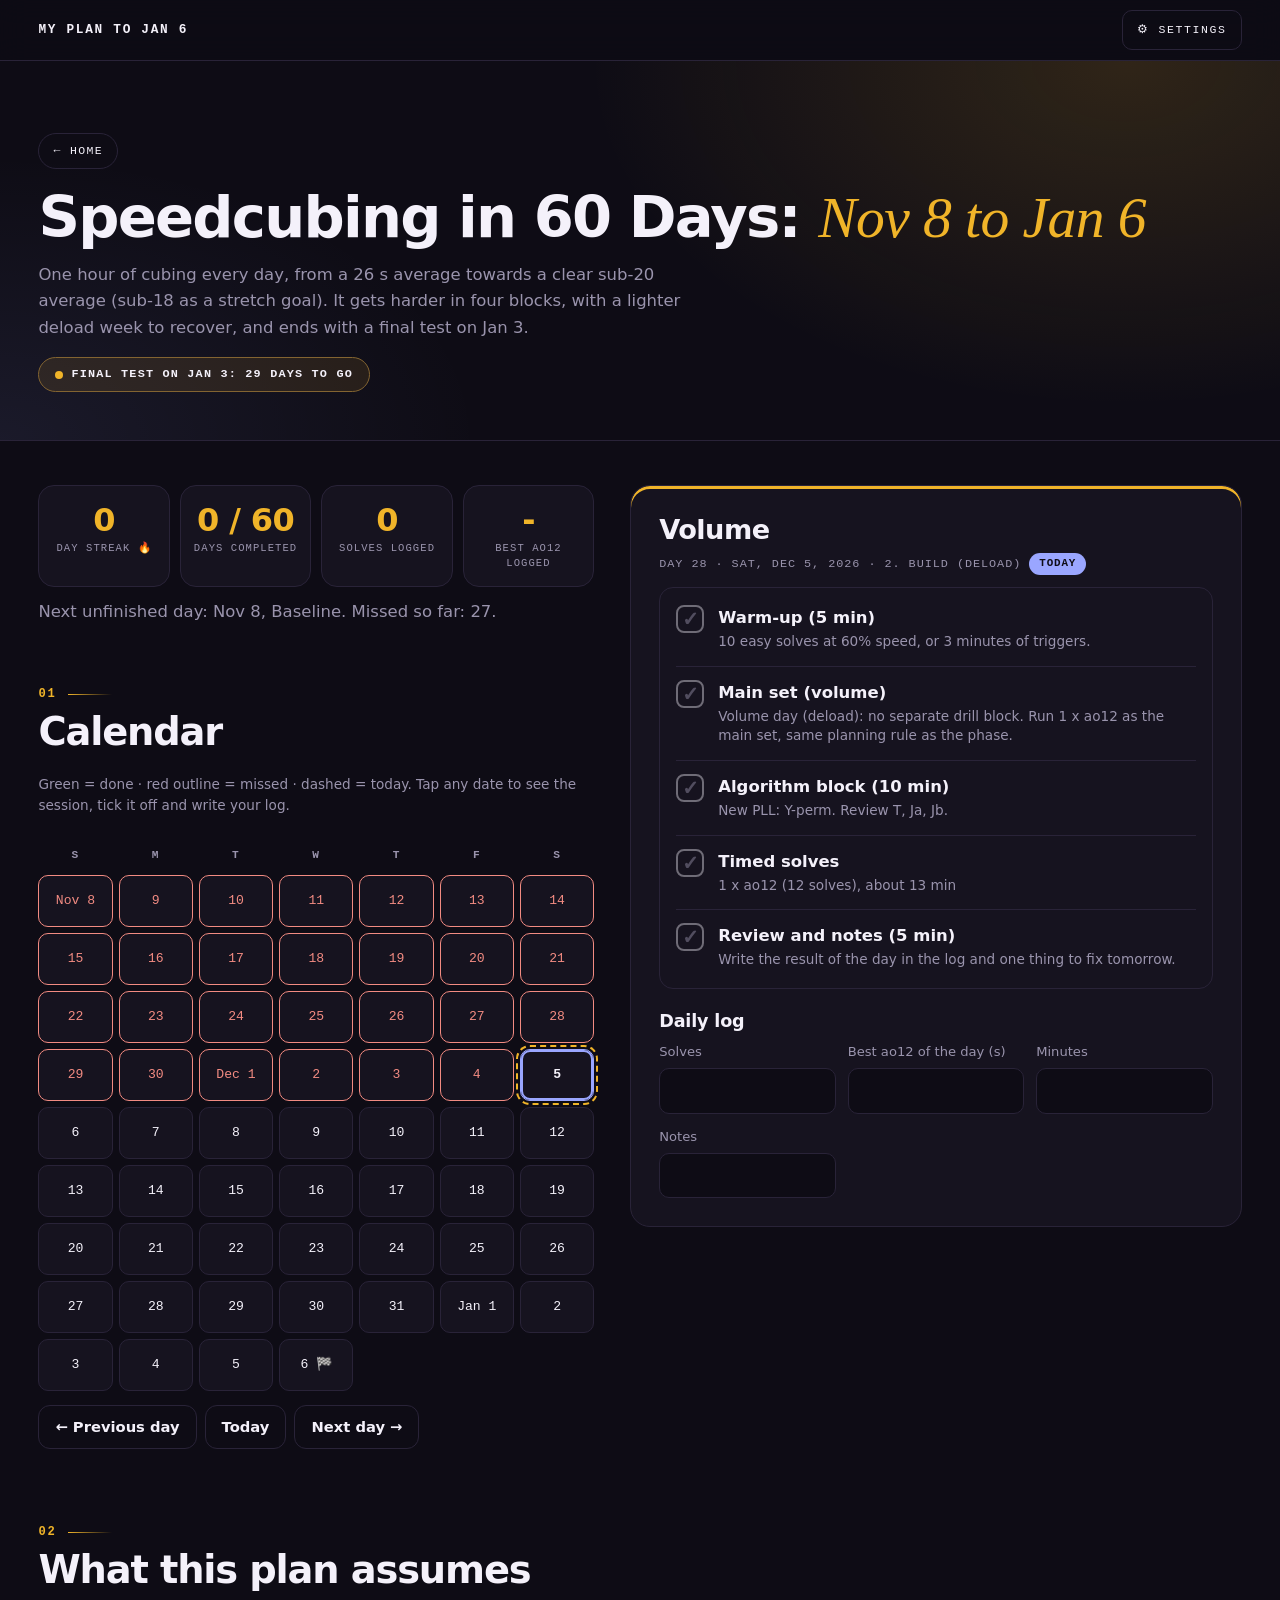
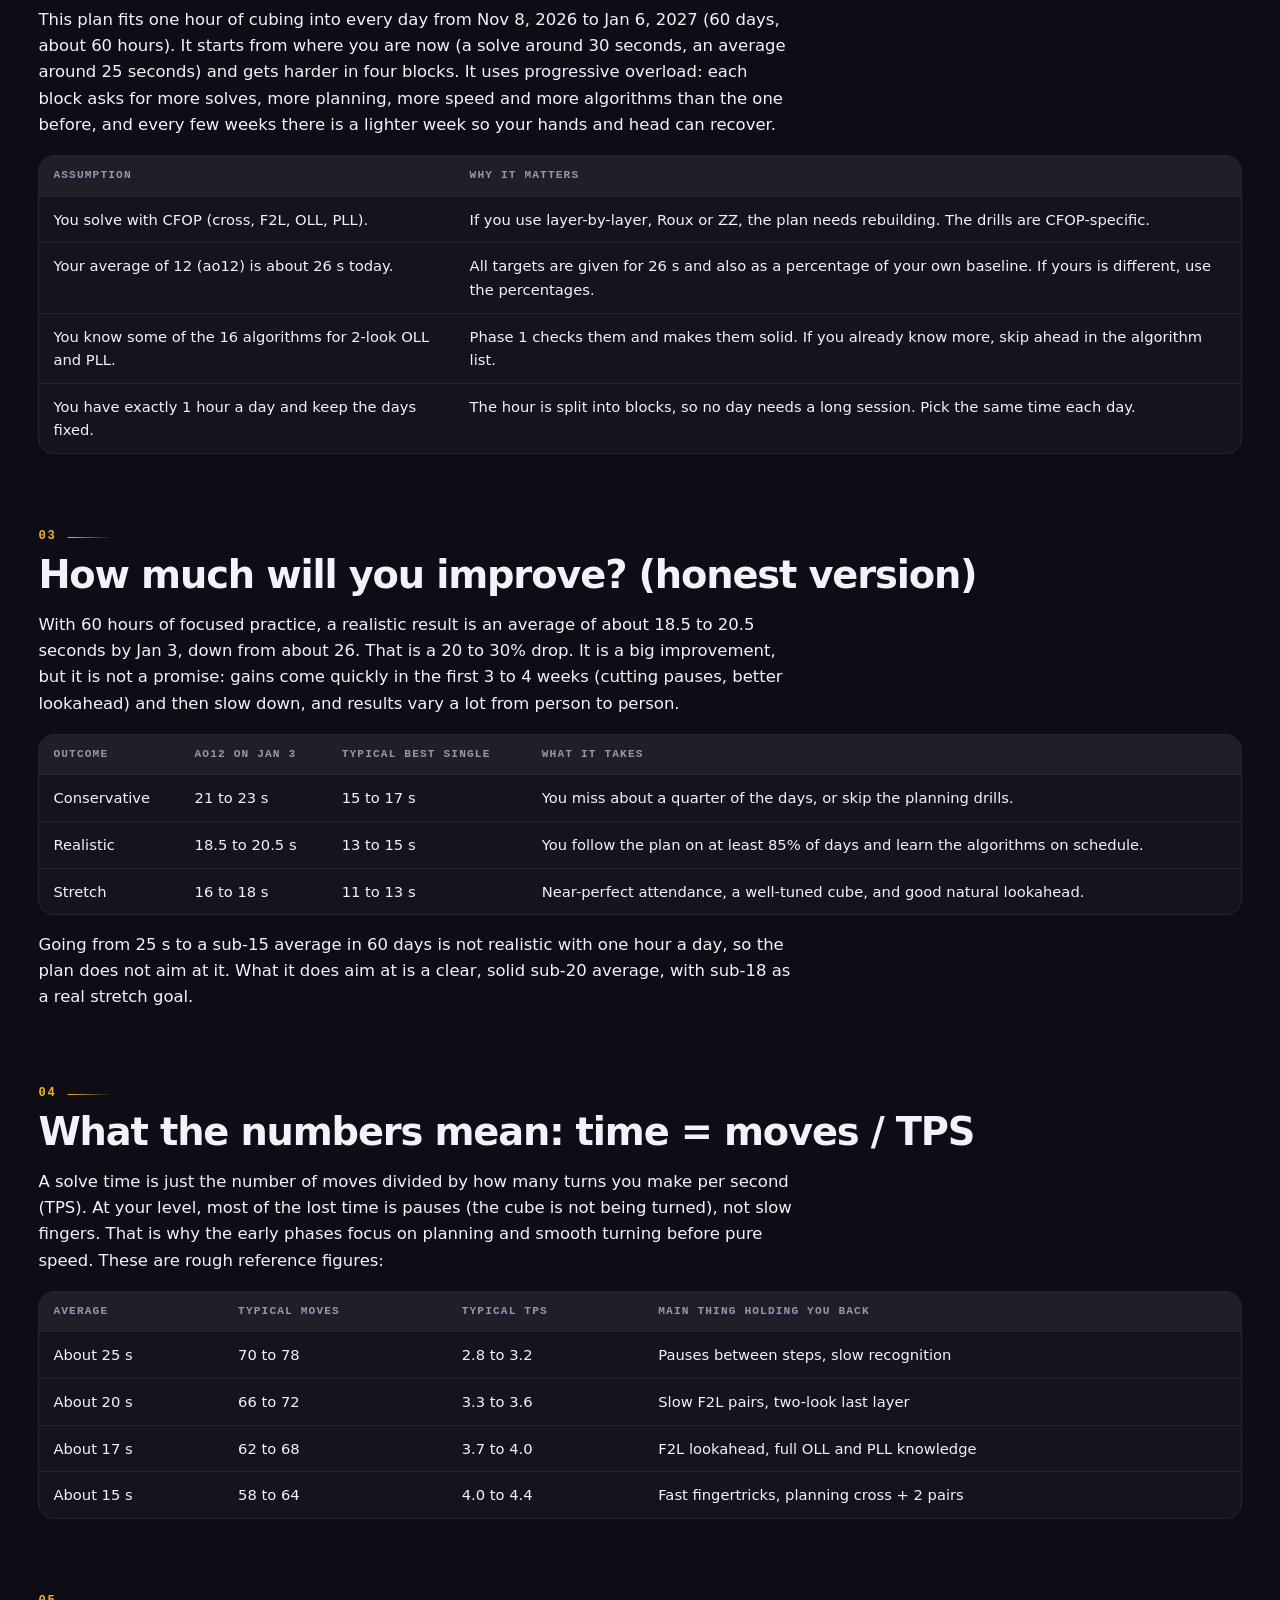
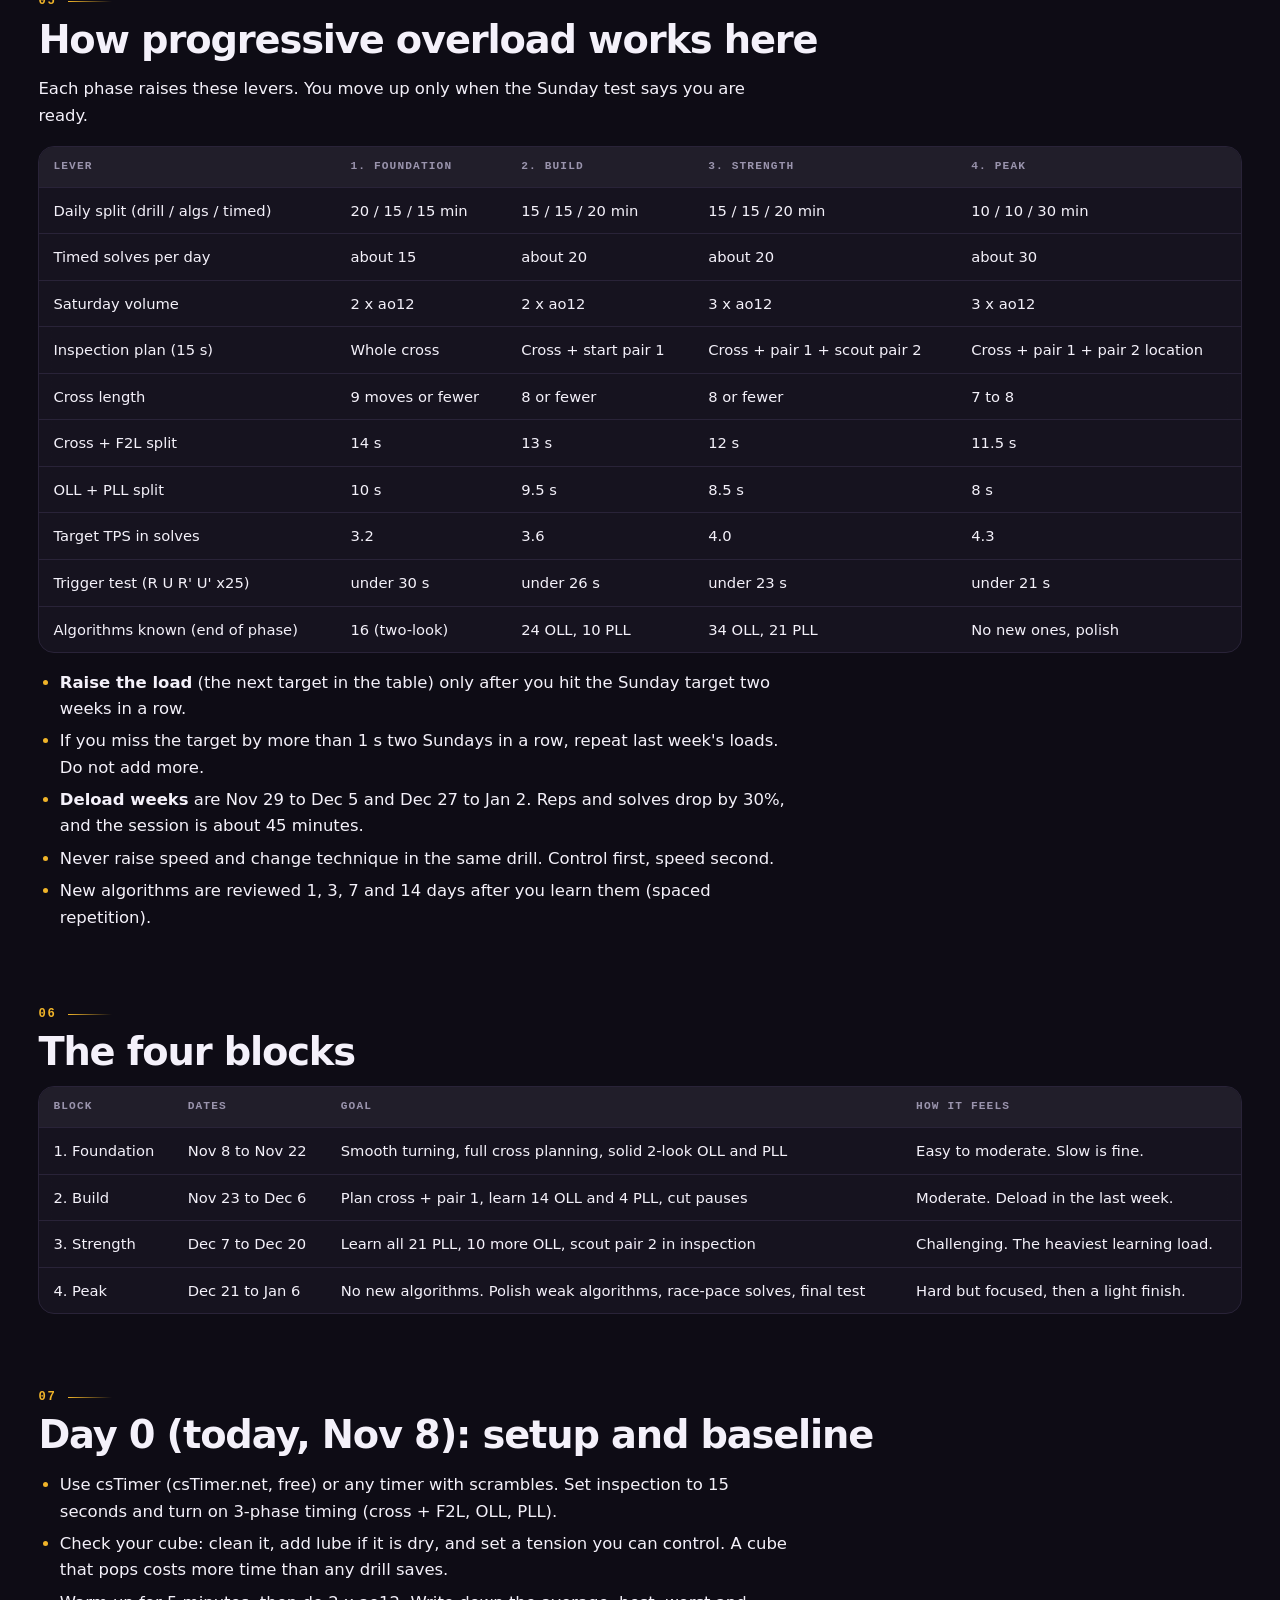
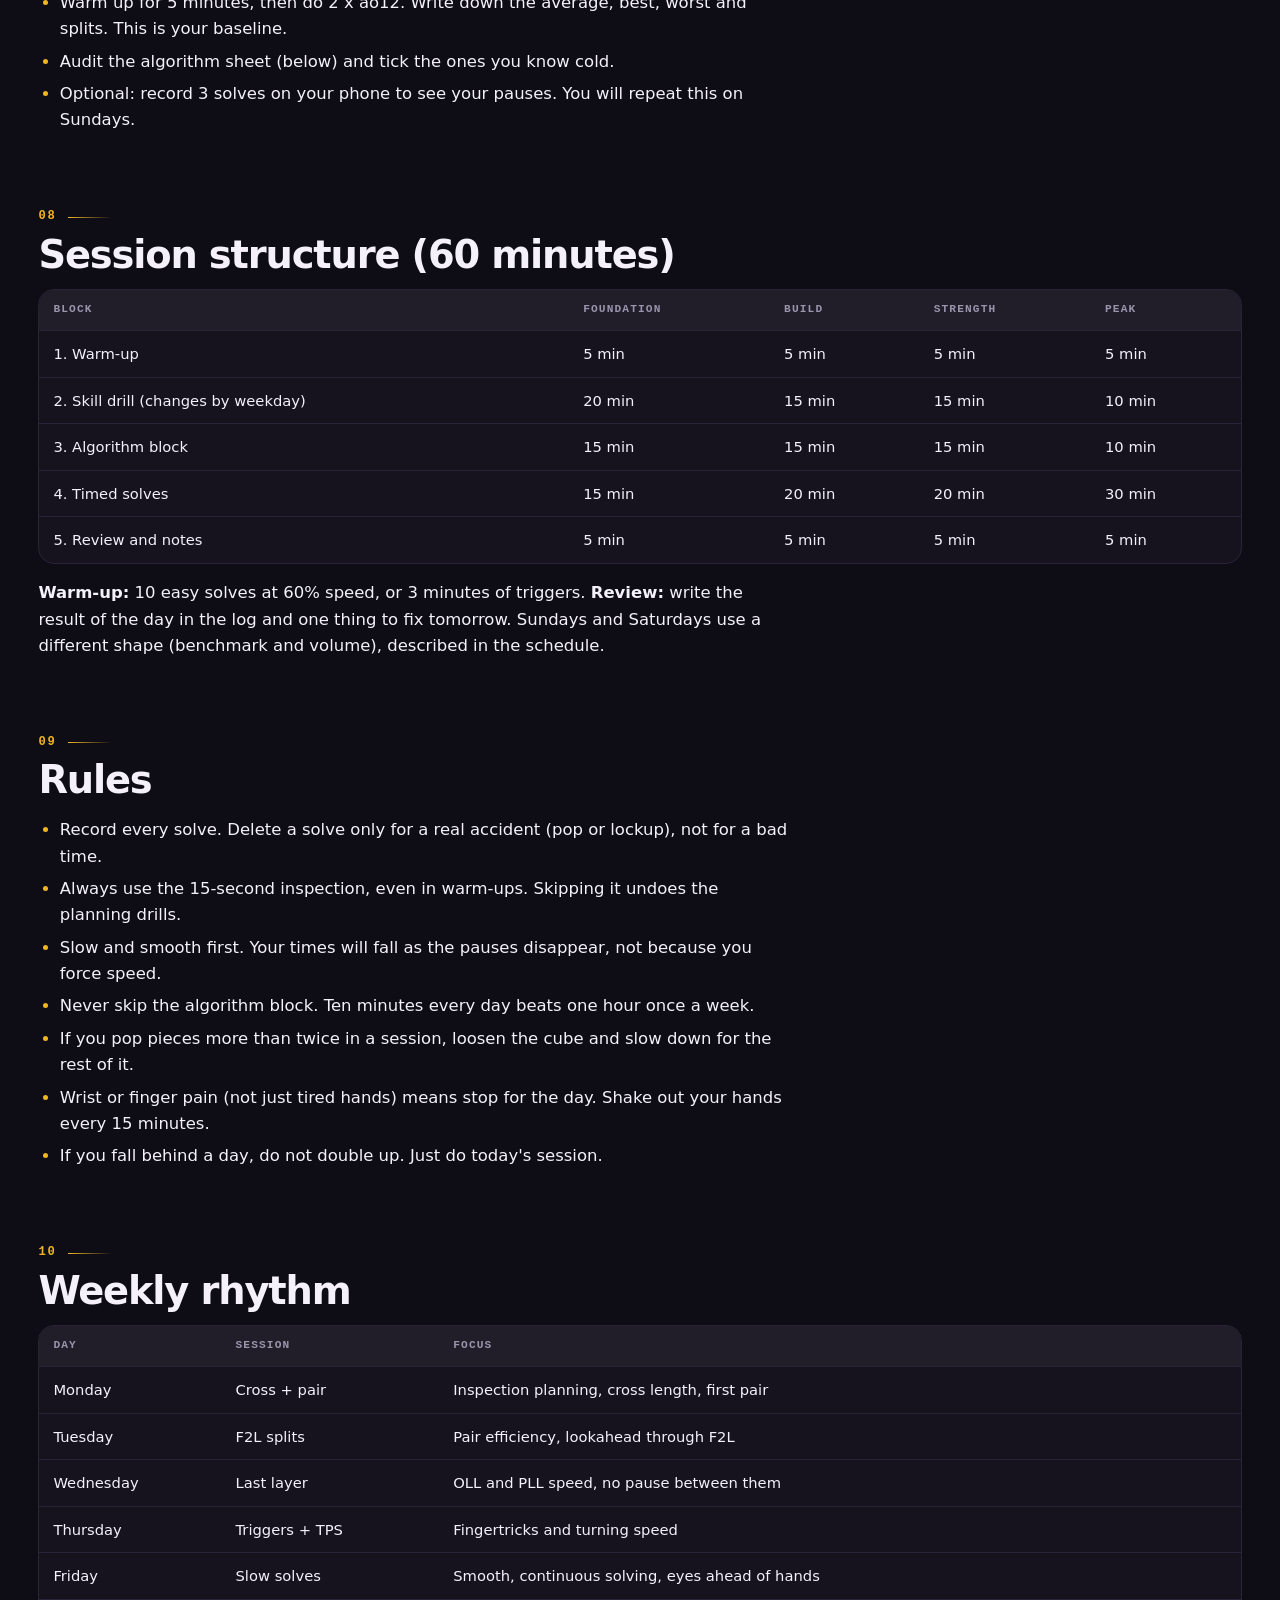
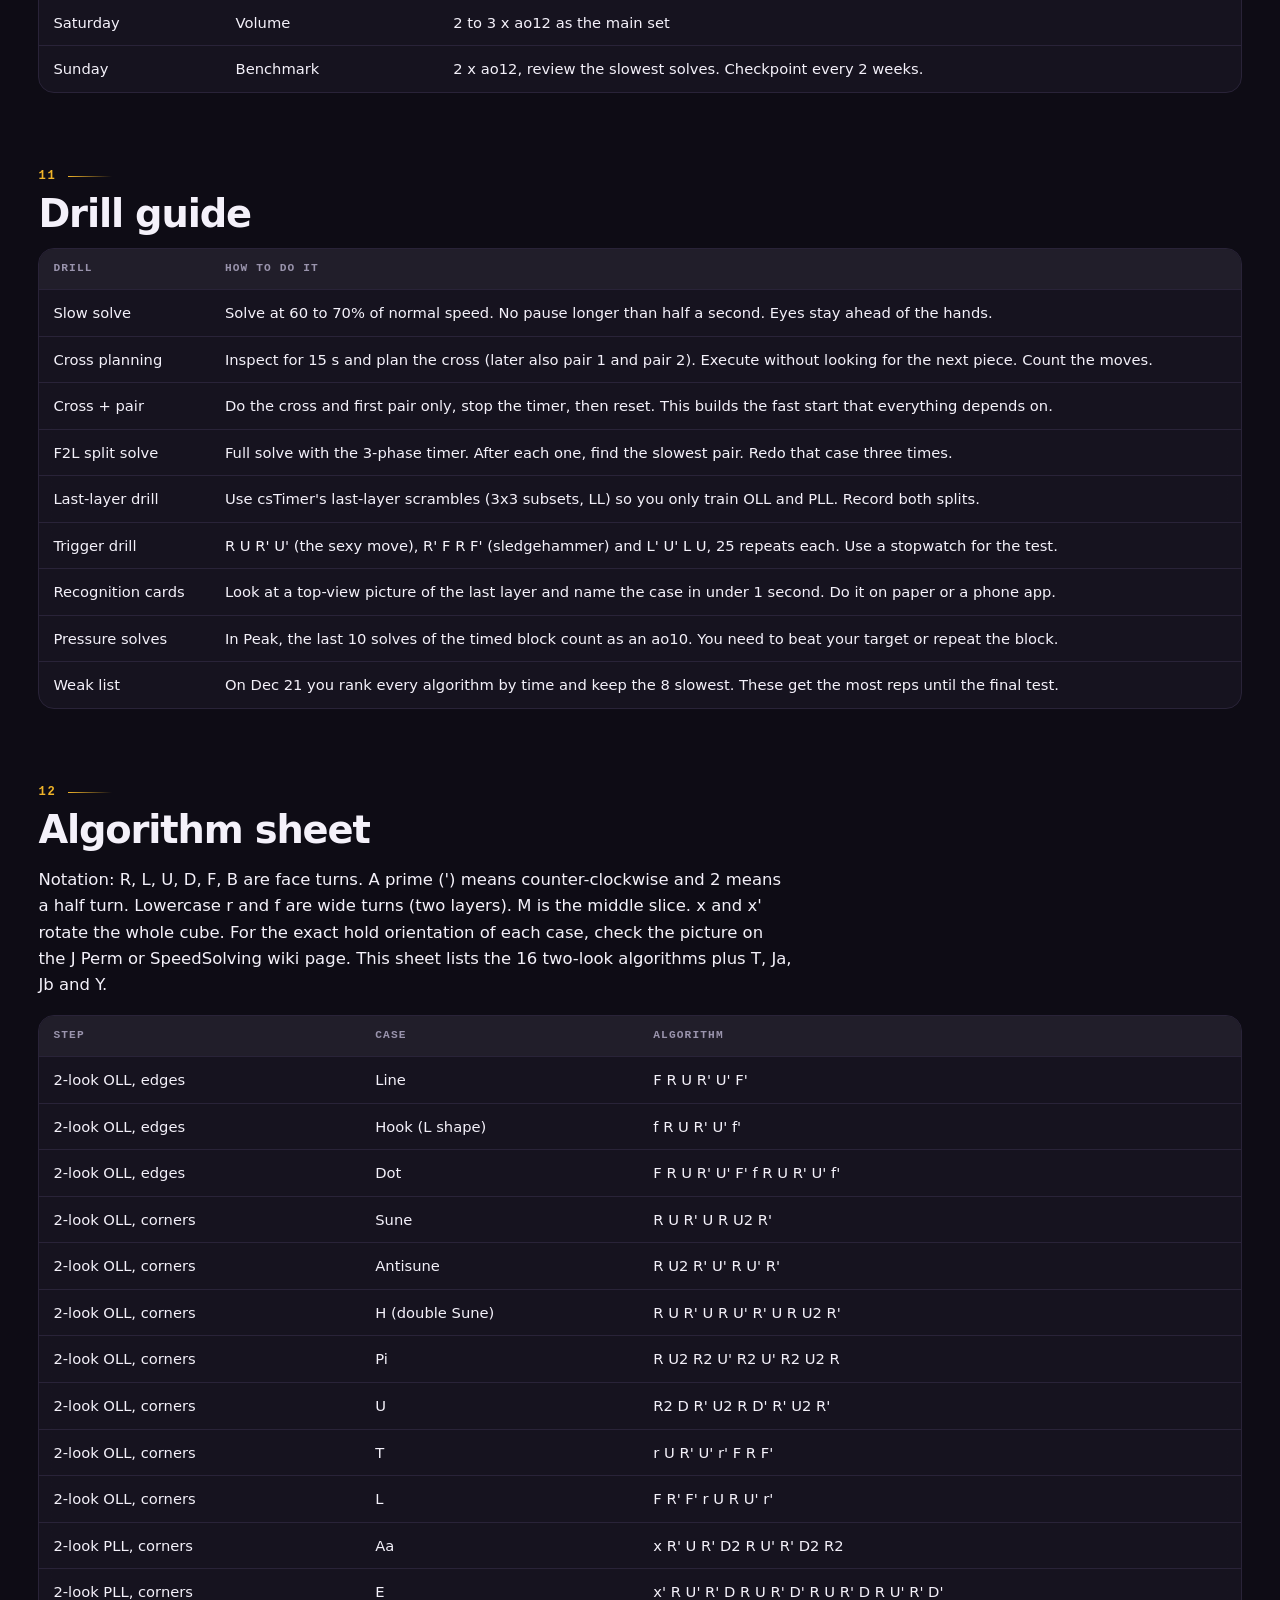
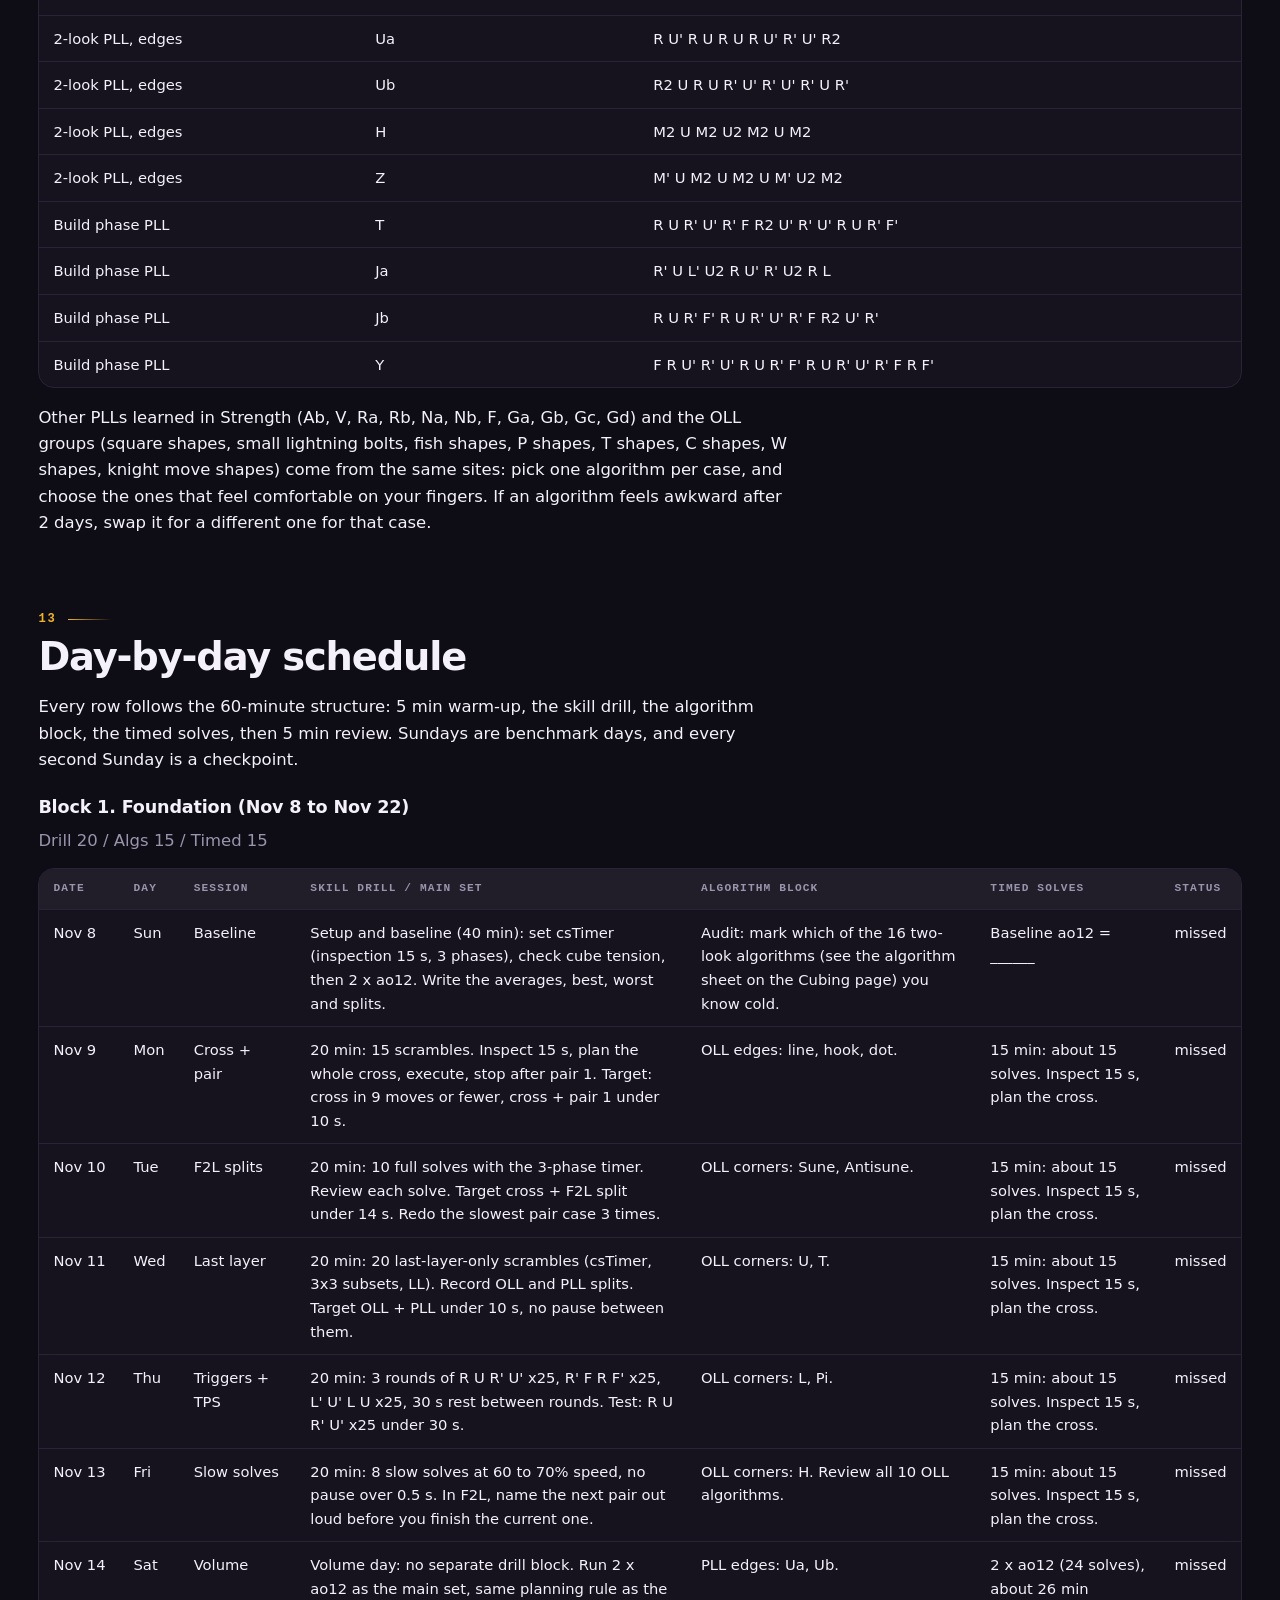
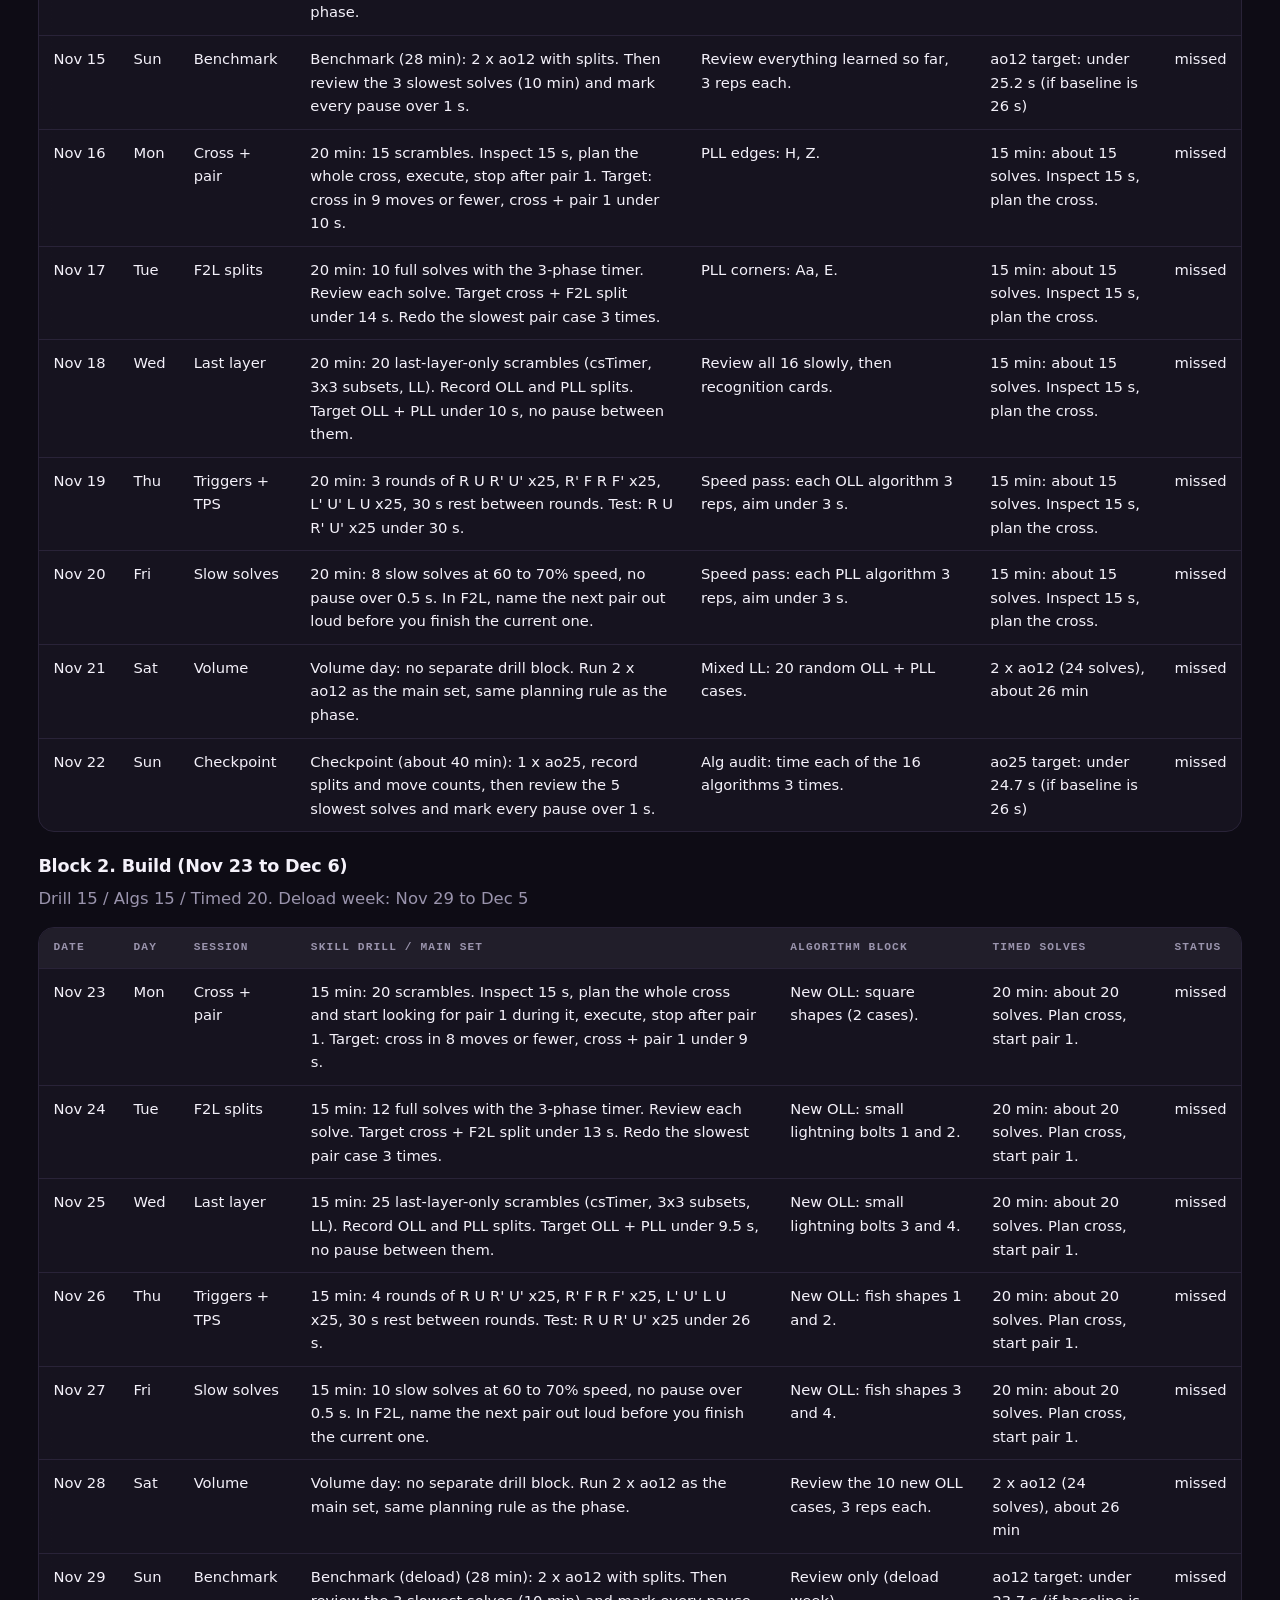
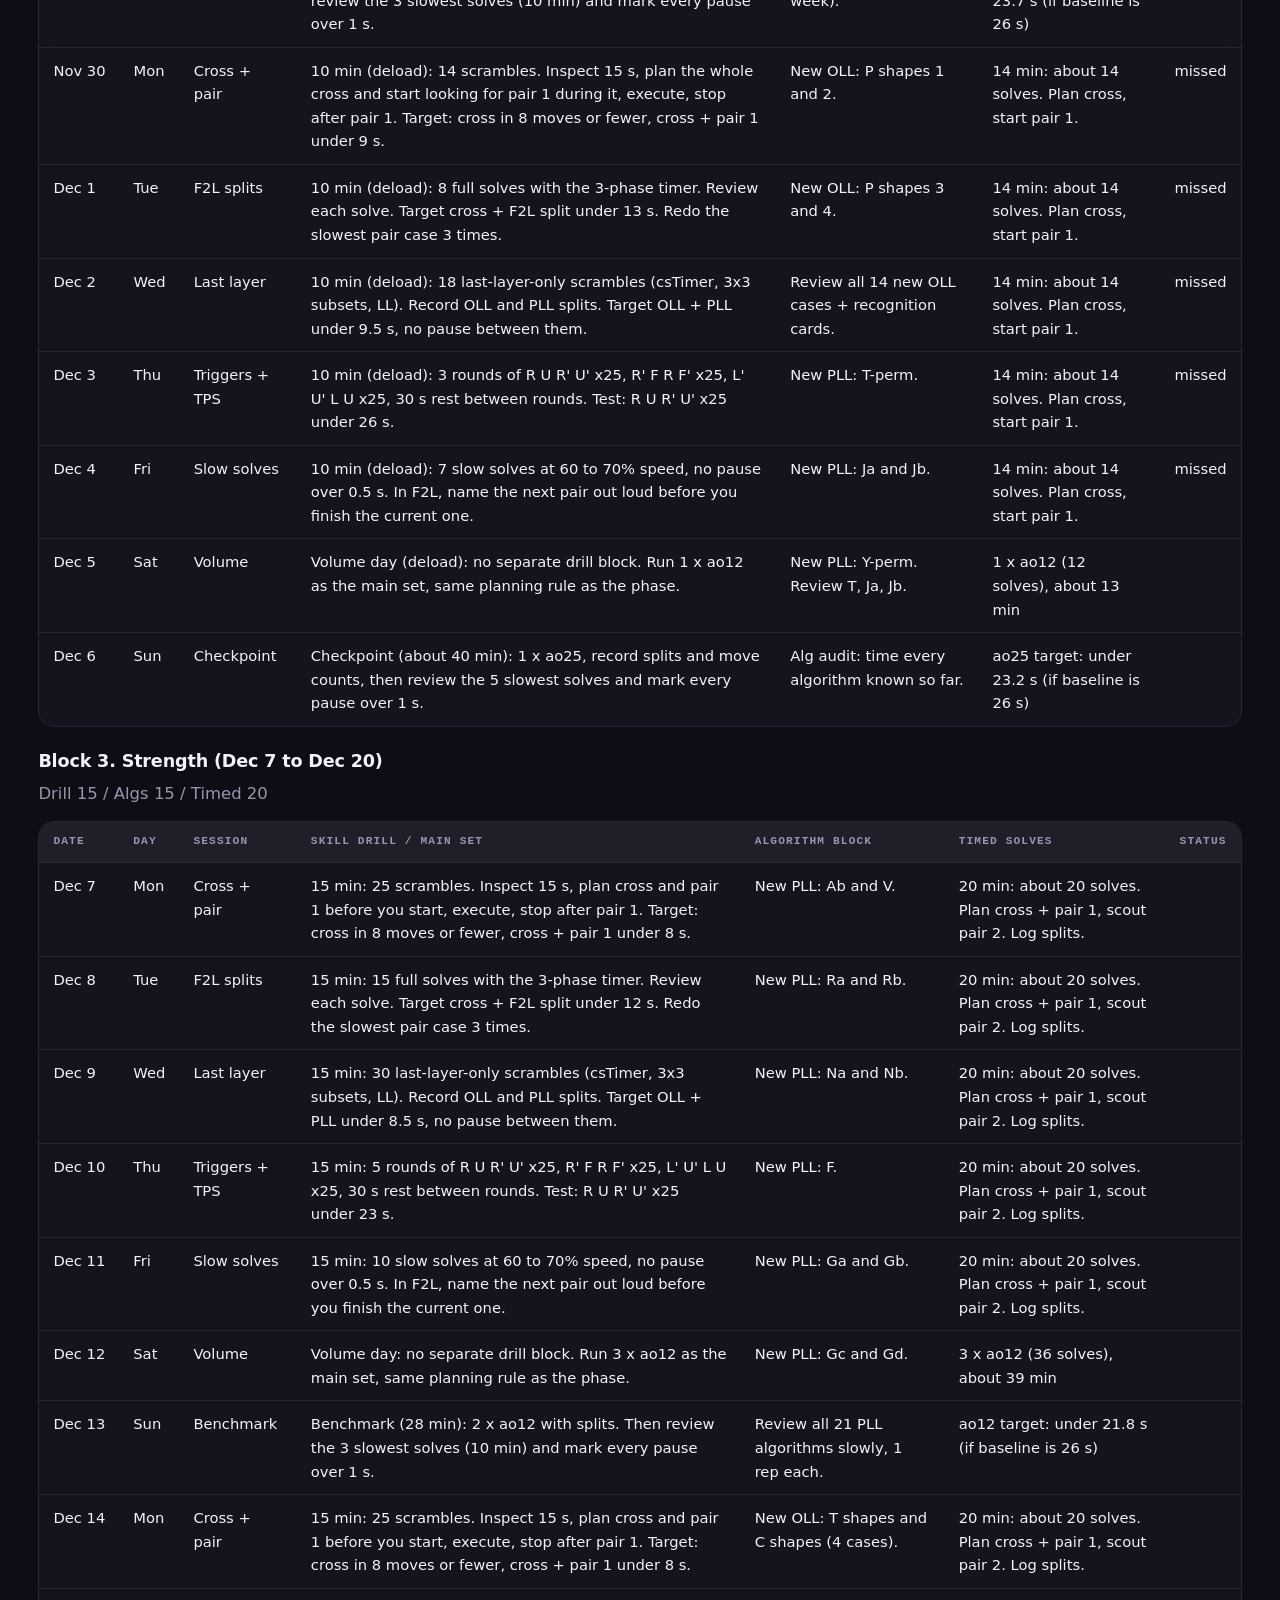
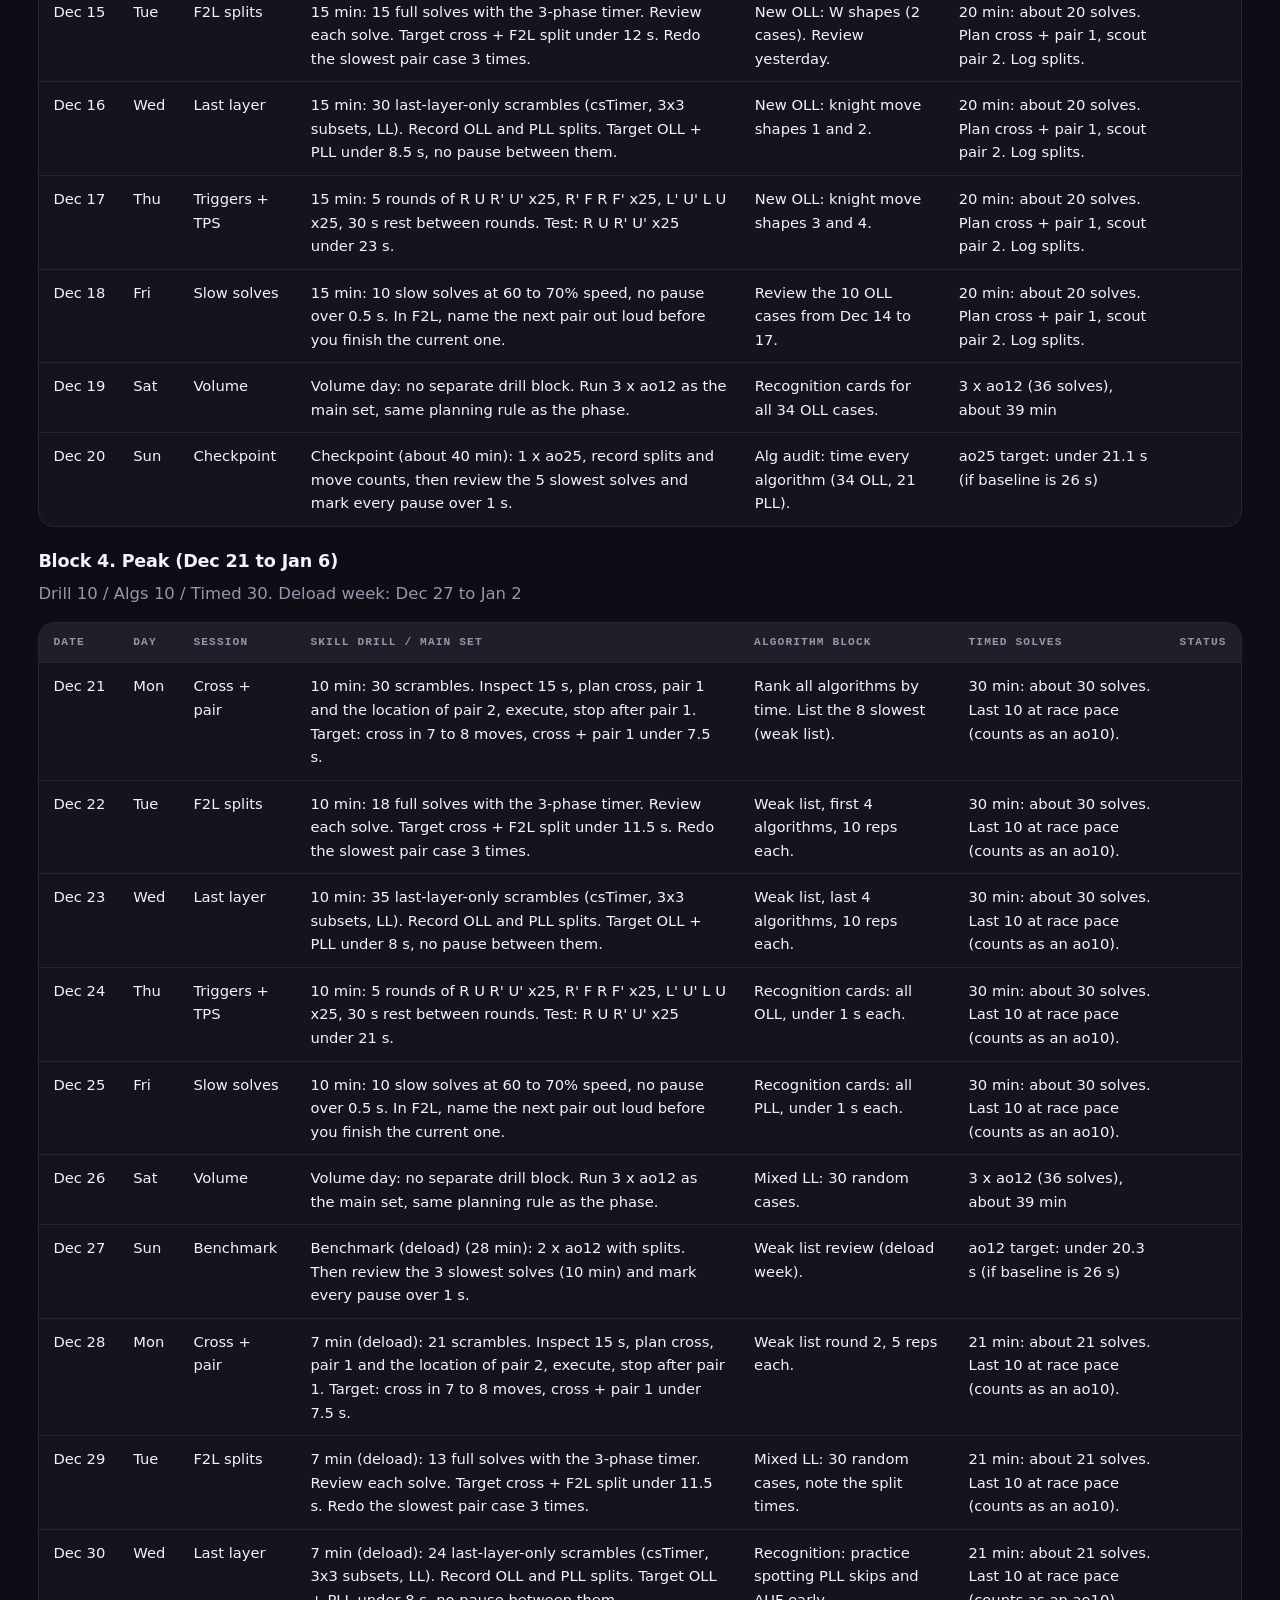
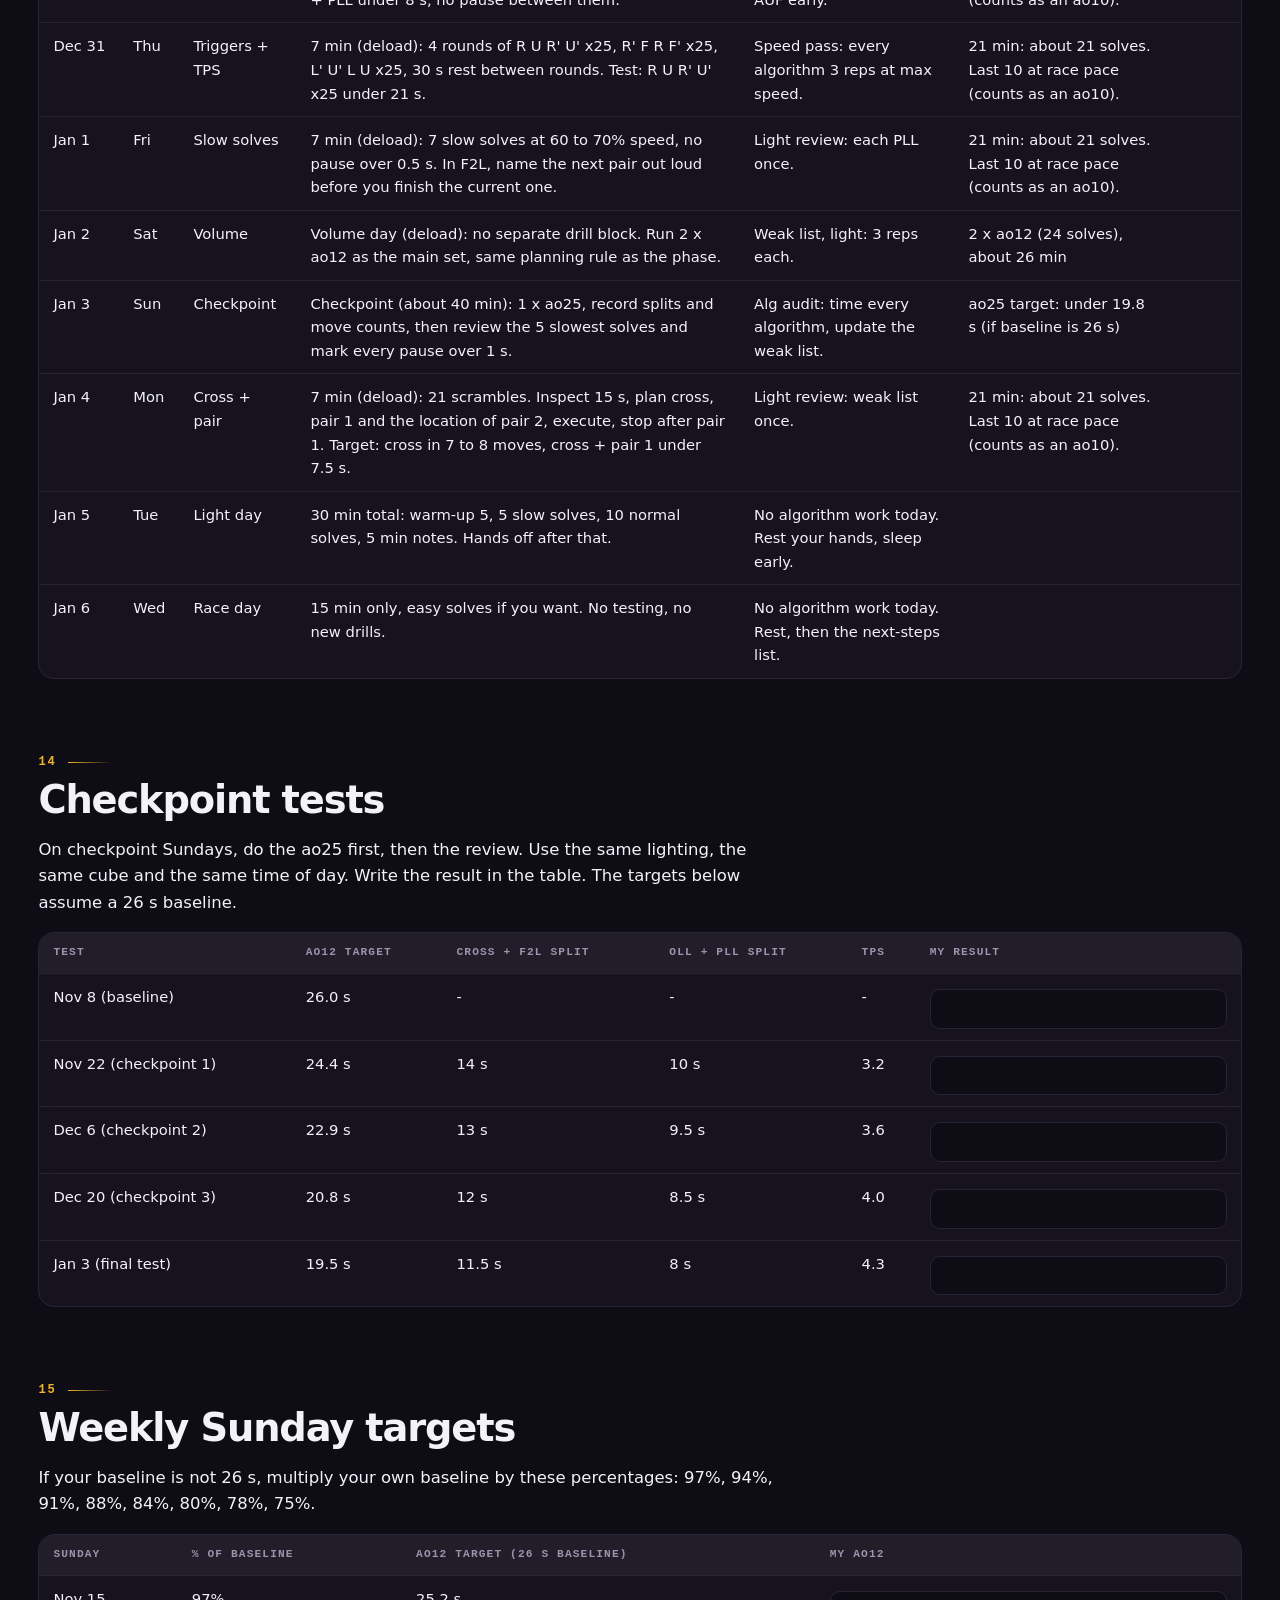
==== commit c758a4f7: "doing the same with everypage" ====
--- a/cubing.html
+++ b/cubing.html
@@ -2,17 +2,20 @@
 <html lang="en">
 <head>
   <meta charset="utf-8">
-  <meta name="viewport" content="width=device-width, initial-scale=1">
+  <meta name="viewport" content="width=device-width, initial-scale=1, viewport-fit=cover">
+  <meta name="description" content="Speedcubing plan from Nov 8 to Jan 6: a one-hour daily checklist, calendar and solve log.">
+  <meta name="theme-color" content="#0b0b0c">
   <title>Speedcubing: Nov 8 to Jan 6</title>
   <link rel="stylesheet" href="styles.css">
   <script src="common.js"></script>
 </head>
-<body class="theme-cubing">
-
+<body class="theme-cubing plan-page">
+
+  <!-- Page header -->
   <header class="site-header">
     <div class="wrap">
       <a class="home-link" href="index.html">&larr; Home</a>
-      <h1>Speedcubing in 60 Days: Nov 8 to Jan 6</h1>
+      <h1><span>Speedcubing in 60 Days:</span> <span>Nov 8 to Jan 6</span></h1>
       <p>
         One hour of cubing every day, from a 26 s average towards a clear sub-20 average (sub-18 as a stretch goal).
         It gets harder in four blocks, with a lighter deload week to recover, and ends with a final test on Jan 3.
@@ -23,6 +26,7 @@
 
   <main class="wrap">
 
+    <!-- Progress numbers, calendar and the selected day -->
     <section>
       <div class="stats">
         <div class="stat"><b id="stat-streak">0</b><span>day streak &#128293;</span></div>
@@ -46,10 +50,15 @@
 
   </main>
 
+  <!-- Footer -->
   <footer>
     <div class="wrap">General guidance. Stop if your wrists or fingers hurt.</div>
   </footer>
 
+  <!-- =====================================================================
+       Scripts. common.js (loaded in the head) has the shared code,
+       data.js has the plan data, and the script below runs this page.
+       ===================================================================== -->
 <script src="data.js"></script>
 <script>
 /**
@@ -63,7 +72,7 @@
   "use strict";
 
   const {
-    $, TOTAL_DAYS,
+    $, TOTAL_DAYS, esc, daysUntil,
     loadState, saveState, todayNumber, clampDay, formatDate, shortDate, dayDate,
     renderCalendar, renderDayNav, dayTag, burstConfetti, showToast,
   } = App;
@@ -78,7 +87,6 @@
   state.sundays = state.sundays || {};
   let selectedDay = clampDay(todayNumber());
 
-  const esc = (text) => String(text == null ? "" : text).replace(/&/g, "&amp;").replace(/"/g, "&quot;").replace(/</g, "&lt;");
   const weekdayOf = (day) => dayDate(day).toLocaleDateString(undefined, { weekday: "short" });
   const blockOf = (day) => BLOCKS.find((block) => day >= block.firstDay && day <= block.lastDay);
 
@@ -194,8 +202,11 @@
   }
 
   function renderCountdown() {
-    const left = Math.round((dayDate(FINAL_TEST_DAY) - new Date(new Date().getFullYear(), new Date().getMonth(), new Date().getDate())) / 86400000);
-    $("race-countdown").textContent = left > 0 ? `Final test on Jan 3: ${left} days to go` : left === 0 ? "Final test today. Good luck!" : "The final test is done.";
+    const daysLeft = daysUntil(FINAL_TEST_DAY);
+    let text = "The final test is done.";
+    if (daysLeft > 0) text = `Final test on Jan 3: ${daysLeft} days to go`;
+    else if (daysLeft === 0) text = "Final test today. Good luck!";
+    $("race-countdown").textContent = text;
   }
 
   // ---------------------------------------------------------------------
@@ -306,5 +317,6 @@
   render();
 })();
 </script>
+
 </body>
 </html>
--- a/styles.css
+++ b/styles.css
@@ -1,15 +1,23 @@
 /* ==========================================================================
    Shared styles for all pages.
-   Sections:
-     1. Themes (colour variables per page, light + dark)
-     2. Base and layout
-     3. Header and stats
-     4. Calendar and day navigation
-     5. Day panel and checklists
-     6. Tables, lists, badges, notices
-     7. Effects (confetti canvas, toast)
-     8. Home page (including the digital clock)
-     9. Small screens
+
+   Contents:
+      1. Themes (colour variables per page, light + dark)
+      2. Base and layout
+      3. Header and stats
+      4. Calendar and day navigation
+      5. Day panel and checklists
+      6. Tables, lists, badges, notices
+      7. Effects (confetti canvas, toast)
+      8. Home page (cards, today's tasks)
+      9. Daily Diary page
+     10. Digital clock (home page)
+     11. Small screens
+     12. Top bar and settings panel
+     13. My Tasks page
+     14. Home page: orbit hero
+     15. Home page: today's tasks grid
+     16. Plan pages: the home page look, for every device
    ========================================================================== */
 
 
@@ -17,18 +25,6 @@
    --acc  : main accent        --acc2 : secondary accent
    --ok   : completed day      --bad  : missed day
    ------------------------------------------------------------------------- */
-
-.theme-rust {
-  --bg: #F1EFF7;  --surface: #FFFFFF;  --ink: #1E1B2E;  --muted: #5F5B75;  --line: #D9D5E8;
-  --acc: #B4441F;  --acc2: #2F4A63;  --ok: #2E7D5B;  --on-ok: #FFFFFF;  --bad: #B3261E;
-  --font: "Iowan Old Style", "Palatino Linotype", Palatino, Georgia, serif;
-}
-
-.theme-marathon {
-  --bg: #F1EFF7;  --surface: #FFFFFF;  --ink: #1E1B2E;  --muted: #5F5B75;  --line: #D9D5E8;
-  --acc: #D9561E;  --acc2: #0E7C7B;  --ok: #2E7D5B;  --on-ok: #FFFFFF;  --bad: #B3261E;
-  --font: "Trebuchet MS", "Segoe UI", system-ui, sans-serif;
-}
 
 .theme-home {
   --bg: #F1EFF7;  --surface: #FFFFFF;  --ink: #1E1B2E;  --muted: #5F5B75;  --line: #D9D5E8;
@@ -37,55 +33,50 @@
   --font: "Gill Sans", "Trebuchet MS", system-ui, sans-serif;
 }
 
-.theme-health {
-  --bg: #F1EFF7;  --surface: #FFFFFF;  --ink: #1E1B2E;  --muted: #5F5B75;  --line: #D9D5E8;
-  --acc: #7B3FA0;  --acc2: #2D7FB8;  --ok: #2E7D5B;  --on-ok: #FFFFFF;  --bad: #B3261E;
-  --font: "Avenir Next", "Segoe UI", system-ui, sans-serif;
-}
-
-.theme-cubing {
-  --bg: #F1EFF7;  --surface: #FFFFFF;  --ink: #1E1B2E;  --muted: #5F5B75;  --line: #D9D5E8;
-  --acc: #B26A00;  --acc2: #2B5FD9;  --ok: #2E7D5B;  --on-ok: #FFFFFF;  --bad: #B3261E;
-  --font: "Optima", "Candara", "Segoe UI", system-ui, sans-serif;
-}
-
-.theme-tasks {
-  --bg: #F1EFF7;  --surface: #FFFFFF;  --ink: #1E1B2E;  --muted: #5F5B75;  --line: #D9D5E8;
-  --acc: #1F8A70;  --acc2: #2D7FB8;  --ok: #2E7D5B;  --on-ok: #FFFFFF;  --bad: #B3261E;
-  --font: "Gill Sans", "Trebuchet MS", system-ui, sans-serif;
-}
-
-.theme-diary {
-  --bg: #F6F1E8;  --surface: #FFFDF8;  --ink: #2A2118;  --muted: #6B5F52;  --line: #E4D9C7;
-  --acc: #B23A5B;  --acc2: #2D7FB8;  --ok: #2E7D5B;  --on-ok: #FFFFFF;  --bad: #B3261E;
-  --font: "Charter", "Iowan Old Style", "Palatino Linotype", Georgia, serif;
-}
+/* Plan pages (every page except the home page) share the home page's look:
+   deep indigo-black by default, light only when the user picks Light in Settings.
+   Each page keeps its own accent, using the same colour as its tile on the home page.
+   --acc / --acc2 : accents        --on-acc / --on-acc2 : text on top of them
+   --ok / --bad   : done / missed  --on-ok / --on-bad   : text on top of them
+   The accent rules for light mode use :where() so the user's own accent colour
+   (Settings > Accent colour) still wins over them. */
+
+.theme-rust, .theme-marathon, .theme-health, .theme-cubing, .theme-tasks, .theme-diary {
+  --bg: #0E0C15;  --surface: #16131F;  --ink: #F4F1FA;  --muted: #9A94AD;  --line: #292338;
+  --acc2: #9AA6FF;  --on-acc: #120C06;  --on-acc2: #0E0C15;
+  --ok: #5CC08F;  --on-ok: #08140E;  --bad: #F28B82;  --on-bad: #2A0B08;
+  --sans: ui-sans-serif, system-ui, -apple-system, "Segoe UI", Roboto, "Helvetica Neue", Arial, sans-serif;
+  --serif: "Iowan Old Style", "Palatino Linotype", Palatino, Georgia, serif;
+  --mono: ui-monospace, SFMono-Regular, Menlo, Consolas, monospace;
+  --font: var(--sans);
+  --gut: clamp(16px, 3vw, 56px);
+  color-scheme: dark;
+}
+.theme-rust     { --acc: #FF7A59; }
+.theme-marathon { --acc: #3FD0C9; }
+.theme-health   { --acc: #C79BE0; }
+.theme-cubing   { --acc: #F0B429; }
+.theme-tasks    { --acc: #4DD4A8; }
+.theme-diary    { --acc: #F27A9C; }
+
+html[data-theme="light"] :where(.theme-rust, .theme-marathon, .theme-health, .theme-cubing, .theme-tasks, .theme-diary) {
+  --bg: #F6F3EE;  --surface: #FFFFFF;  --ink: #17131F;  --muted: #6B657A;  --line: #E0DAD0;
+  --acc2: #3B4BB8;  --on-acc: #FFFFFF;  --on-acc2: #FFFFFF;
+  --ok: #2E7D5B;  --on-ok: #FFFFFF;  --bad: #B3261E;  --on-bad: #FFFFFF;
+  color-scheme: light;
+}
+html[data-theme="light"] :where(.theme-rust)     { --acc: #C9441F; }
+html[data-theme="light"] :where(.theme-marathon) { --acc: #0E7C7B; }
+html[data-theme="light"] :where(.theme-health)   { --acc: #7B3FA0; }
+html[data-theme="light"] :where(.theme-cubing)   { --acc: #A86400; }
+html[data-theme="light"] :where(.theme-tasks)    { --acc: #1F8A70; }
+html[data-theme="light"] :where(.theme-diary)    { --acc: #B23A5B; }
+
+/* Home page only: dark colours when the device is in dark mode and the user hasn't forced Light.
+   The same values are repeated below for when the user forces Dark in Settings.
+   (CSS can't share one block between a media query and an attribute selector.) */
 
 @media (prefers-color-scheme: dark) {
-  html:not([data-theme="light"]) .theme-health {
-    --bg: #15131F;  --surface: #1F1C2E;  --ink: #ECE9F7;  --muted: #A29EBB;  --line: #34304A;
-    --acc: #C79BE0;  --acc2: #6FB3E0;  --ok: #5CC08F;  --on-ok: #0B1F16;  --bad: #F28B82;
-  }
-  html:not([data-theme="light"]) .theme-rust {
-    --bg: #15131F;  --surface: #1F1C2E;  --ink: #ECE9F7;  --muted: #A29EBB;  --line: #34304A;
-    --acc: #E08A63;  --acc2: #8FB0CF;  --ok: #5CC08F;  --on-ok: #0B1F16;  --bad: #F28B82;
-  }
-  html:not([data-theme="light"]) .theme-marathon {
-    --bg: #15131F;  --surface: #1F1C2E;  --ink: #ECE9F7;  --muted: #A29EBB;  --line: #34304A;
-    --acc: #F08A5D;  --acc2: #4FC3C1;  --ok: #5CC08F;  --on-ok: #0B1F16;  --bad: #F28B82;
-  }
-  html:not([data-theme="light"]) .theme-cubing {
-    --bg: #15131F;  --surface: #1F1C2E;  --ink: #ECE9F7;  --muted: #A29EBB;  --line: #34304A;
-    --acc: #E8A92E;  --acc2: #7FA6F5;  --ok: #5CC08F;  --on-ok: #0B1F16;  --bad: #F28B82;
-  }
-  html:not([data-theme="light"]) .theme-diary {
-    --bg: #17131A;  --surface: #211B26;  --ink: #F0E9F2;  --muted: #B0A3B5;  --line: #3A3040;
-    --acc: #E58BA5;  --acc2: #6FB3E0;  --ok: #5CC08F;  --on-ok: #0B1F16;  --bad: #F28B82;
-  }
-  html:not([data-theme="light"]) .theme-tasks {
-    --bg: #15131F;  --surface: #1F1C2E;  --ink: #ECE9F7;  --muted: #A29EBB;  --line: #34304A;
-    --acc: #4DC4A0;  --acc2: #6FB3E0;  --ok: #5CC08F;  --on-ok: #0B1F16;  --bad: #F28B82;
-  }
   html:not([data-theme="light"]) .theme-home {
     --bg: #15131F;  --surface: #1F1C2E;  --ink: #ECE9F7;  --muted: #A29EBB;  --line: #34304A;
     --rust: #E08A63;  --teal: #4FC3C1;  --health: #C79BE0;  --cube: #B26A00;  --mine: #1F8A70;  --diary: #E58BA5;
@@ -93,38 +84,16 @@
   }
 }
 
-  html[data-theme="dark"] .theme-health {
-    --bg: #15131F;  --surface: #1F1C2E;  --ink: #ECE9F7;  --muted: #A29EBB;  --line: #34304A;
-    --acc: #C79BE0;  --acc2: #6FB3E0;  --ok: #5CC08F;  --on-ok: #0B1F16;  --bad: #F28B82;
-  }
-  html[data-theme="dark"] .theme-rust {
-    --bg: #15131F;  --surface: #1F1C2E;  --ink: #ECE9F7;  --muted: #A29EBB;  --line: #34304A;
-    --acc: #E08A63;  --acc2: #8FB0CF;  --ok: #5CC08F;  --on-ok: #0B1F16;  --bad: #F28B82;
-  }
-  html[data-theme="dark"] .theme-marathon {
-    --bg: #15131F;  --surface: #1F1C2E;  --ink: #ECE9F7;  --muted: #A29EBB;  --line: #34304A;
-    --acc: #F08A5D;  --acc2: #4FC3C1;  --ok: #5CC08F;  --on-ok: #0B1F16;  --bad: #F28B82;
-  }
-  html[data-theme="dark"] .theme-cubing {
-    --bg: #15131F;  --surface: #1F1C2E;  --ink: #ECE9F7;  --muted: #A29EBB;  --line: #34304A;
-    --acc: #E8A92E;  --acc2: #7FA6F5;  --ok: #5CC08F;  --on-ok: #0B1F16;  --bad: #F28B82;
-  }
-  html[data-theme="dark"] .theme-diary {
-    --bg: #17131A;  --surface: #211B26;  --ink: #F0E9F2;  --muted: #B0A3B5;  --line: #3A3040;
-    --acc: #E58BA5;  --acc2: #6FB3E0;  --ok: #5CC08F;  --on-ok: #0B1F16;  --bad: #F28B82;
-  }
-  html[data-theme="dark"] .theme-tasks {
-    --bg: #15131F;  --surface: #1F1C2E;  --ink: #ECE9F7;  --muted: #A29EBB;  --line: #34304A;
-    --acc: #4DC4A0;  --acc2: #6FB3E0;  --ok: #5CC08F;  --on-ok: #0B1F16;  --bad: #F28B82;
-  }
-  html[data-theme="dark"] .theme-home {
-    --bg: #15131F;  --surface: #1F1C2E;  --ink: #ECE9F7;  --muted: #A29EBB;  --line: #34304A;
-    --rust: #E08A63;  --teal: #4FC3C1;  --health: #C79BE0;  --cube: #B26A00;  --mine: #1F8A70;  --diary: #E58BA5;
-    --acc: #C79BE0;  --acc2: #6FB3E0;  --ok: #5CC08F;  --on-ok: #0B1F16;
-  }
-
-
-/* 2. BASE AND LAYOUT ------------------------------------------------------ */
+/* Dark colours when the user forces Dark in Settings. */
+
+html[data-theme="dark"] .theme-home {
+  --bg: #15131F;  --surface: #1F1C2E;  --ink: #ECE9F7;  --muted: #A29EBB;  --line: #34304A;
+  --rust: #E08A63;  --teal: #4FC3C1;  --health: #C79BE0;  --cube: #B26A00;  --mine: #1F8A70;  --diary: #E58BA5;
+  --acc: #C79BE0;  --acc2: #6FB3E0;  --ok: #5CC08F;  --on-ok: #0B1F16;
+}
+
+
+/* 2. BASE AND LAYOUT -------------------------------------------------------- */
 
 * { box-sizing: border-box; }
 html { scroll-behavior: smooth; }
@@ -154,7 +123,7 @@
 footer { padding: 34px 0 60px; color: var(--muted); font-size: 0.9rem; }
 
 
-/* 3. HEADER AND STATS ----------------------------------------------------- */
+/* 3. HEADER AND STATS ------------------------------------------------------- */
 
 .site-header { padding: 26px 0 24px; border-bottom: 5px solid var(--acc); }
 .site-header p { margin: 0; max-width: 62ch; color: var(--muted); }
@@ -180,7 +149,7 @@
 .xp-bar i { display: block; width: 0; height: 100%; background: var(--acc); transition: width 0.4s; }
 
 
-/* 4. CALENDAR AND DAY NAVIGATION ------------------------------------------ */
+/* 4. CALENDAR AND DAY NAVIGATION -------------------------------------------- */
 
 .legend { margin-top: 8px; font-size: 0.85rem; color: var(--muted); }
 
@@ -221,17 +190,44 @@
 .btn-outline:hover { background: var(--acc2); color: var(--surface); }
 
 
-@media (min-width: 1000px) {
-  main.wrap > section:first-of-type { display: grid; grid-template-columns: minmax(0, 1fr) minmax(0, 1.1fr); column-gap: 36px; align-items: start; }
-  main.wrap > section:first-of-type > #panel { grid-column: 2; grid-row: 1 / span 12; margin-top: 0; }
-}
-
-/* 5. DAY PANEL AND CHECKLISTS --------------------------------------------- */
-
-.panel { margin-top: 14px; padding: 20px; background: var(--surface); border: 1px solid var(--line); border-top: 5px solid var(--acc2); }
-.panel-date { margin-bottom: 12px; font-family: ui-monospace, Menlo, Consolas, monospace; font-size: 0.88rem; color: var(--muted); }
-
-.tag { display: inline-block; margin-left: 6px; padding: 1px 8px; font-size: 0.8rem; color: #fff; background: var(--acc2); }
+/* 5. DAY PANEL AND CHECKLISTS ----------------------------------------------- */
+
+/* Wide screens: the day panel sits beside the calendar.
+   Only pages that have a day panel use this. The last row takes all spare height,
+   so the items on the left stay together instead of spreading out. */
+@media (min-width: 960px) {
+  main.wrap > section:has(> #panel) {
+    display: grid;
+    grid-template-columns: minmax(0, 1fr) minmax(0, 1.1fr);
+    grid-template-rows: repeat(11, auto) 1fr;
+    column-gap: 36px;
+    align-items: start;
+  }
+  main.wrap > section:has(> #panel) > #panel { grid-column: 2; grid-row: 1 / -1; margin-top: 0; }
+}
+
+.panel {
+  margin-top: 14px;
+  padding: 20px;
+  background: var(--surface);
+  border: 1px solid var(--line);
+  border-top: 5px solid var(--acc2);
+}
+.panel-date {
+  margin-bottom: 12px;
+  font-family: ui-monospace, Menlo, Consolas, monospace;
+  font-size: 0.88rem;
+  color: var(--muted);
+}
+
+.tag {
+  display: inline-block;
+  margin-left: 6px;
+  padding: 1px 8px;
+  font-size: 0.8rem;
+  color: #fff;
+  background: var(--acc2);
+}
 .tag.ok       { background: var(--ok); color: var(--on-ok); }
 .tag.missed   { background: var(--bad); }
 .tag.upcoming { background: var(--muted); }
@@ -270,18 +266,36 @@
 .check-item small { display: block; color: var(--muted); }
 .check-item.checked b { text-decoration: line-through; opacity: 0.6; }
 
-.tip { margin-top: 12px; padding: 10px 14px; background: var(--bg); border-left: 4px solid var(--acc); font-size: 0.95rem; }
+.tip {
+  margin-top: 12px;
+  padding: 10px 14px;
+  background: var(--bg);
+  border-left: 4px solid var(--acc);
+  font-size: 0.95rem;
+}
 
 input[type="time"],
-input[type="number"] { padding: 6px 8px; border: 1px solid var(--line); background: var(--surface); color: var(--ink); font: inherit; }
+input[type="number"] {
+  padding: 6px 8px;
+  border: 1px solid var(--line);
+  background: var(--surface);
+  color: var(--ink);
+  font: inherit;
+}
 input[type="number"] { width: 70px; }
 
 
-/* 6. TABLES, LISTS, BADGES, NOTICES --------------------------------------- */
+/* 6. TABLES, LISTS, BADGES, NOTICES ----------------------------------------- */
 
 .scroll { overflow-x: auto; }
 
-table { width: 100%; border-collapse: collapse; background: var(--surface); border: 1px solid var(--line); font-size: 0.92rem; }
+table {
+  width: 100%;
+  border-collapse: collapse;
+  background: var(--surface);
+  border: 1px solid var(--line);
+  font-size: 0.92rem;
+}
 th, td { padding: 9px 11px; border-bottom: 1px solid var(--line); text-align: left; vertical-align: top; }
 th { background: var(--bg); }
 
@@ -289,7 +303,13 @@
 li { margin-bottom: 6px; }
 
 .badges { display: grid; grid-template-columns: repeat(auto-fill, minmax(140px, 1fr)); gap: 8px; }
-.badge { padding: 10px; background: var(--surface); border: 1px solid var(--line); font-size: 0.85rem; text-align: center; }
+.badge {
+  padding: 10px;
+  background: var(--surface);
+  border: 1px solid var(--line);
+  font-size: 0.85rem;
+  text-align: center;
+}
 .badge i { display: block; font-style: normal; font-size: 1.5rem; }
 .badge.locked { opacity: 0.4; filter: grayscale(1); }
 .badge.earned { border-color: var(--acc); }
@@ -302,7 +322,15 @@
 .log-grid { display: grid; grid-template-columns: repeat(auto-fit, minmax(190px, 1fr)); gap: 10px; }
 .field { display: flex; flex-direction: column; gap: 4px; font-size: 0.85rem; color: var(--muted); }
 .field input,
-.cell-input { width: 100%; padding: 7px 8px; border: 1px solid var(--line); background: var(--surface); color: var(--ink); font: inherit; font-size: 0.95rem; }
+.cell-input {
+  width: 100%;
+  padding: 7px 8px;
+  border: 1px solid var(--line);
+  background: var(--surface);
+  color: var(--ink);
+  font: inherit;
+  font-size: 0.95rem;
+}
 .cell-input { min-width: 70px; margin-top: 4px; }
 table small { display: block; }
 
@@ -312,7 +340,7 @@
 .theme-cubing .race-badge { color: var(--bg); }
 
 
-/* 7. EFFECTS -------------------------------------------------------------- */
+/* 7. EFFECTS ---------------------------------------------------------------- */
 
 .confetti-canvas { position: fixed; inset: 0; z-index: 50; width: 100%; height: 100%; pointer-events: none; }
 
@@ -330,18 +358,37 @@
 }
 
 
-/* 8. HOME PAGE ------------------------------------------------------------ */
-
-.home-wrap { width: 100%; margin: 0; padding: clamp(20px, 3.5vw, 56px) clamp(16px, 3vw, 56px); font-size: clamp(16px, 0.35vw + 12px, 19px); }
+/* 8. HOME PAGE -------------------------------------------------------------- */
+
+.home-wrap {
+  width: 100%;
+  margin: 0;
+  padding: clamp(20px, 3.5vw, 56px) clamp(16px, 3vw, 56px);
+  font-size: clamp(16px, 0.35vw + 12px, 19px);
+}
 .home-wrap h1 { font-size: clamp(2.4rem, 8vw, 4.6rem); letter-spacing: -0.03em; line-height: 1.02; }
 .home-lead { max-width: 56ch; margin: 0 0 20px; color: var(--muted); }
 
-.home-race { display: inline-block; margin-bottom: 10px; padding: 8px 14px; background: var(--ink); color: var(--bg); font-weight: 700; }
+.home-race {
+  display: inline-block;
+  margin-bottom: 10px;
+  padding: 8px 14px;
+  background: var(--ink);
+  color: var(--bg);
+  font-weight: 700;
+}
 .home-today { margin-bottom: 28px; color: var(--muted); font-size: 0.9rem; }
 
 .cards { display: grid; grid-template-columns: repeat(auto-fit, minmax(250px, 1fr)); gap: 18px; }
 
-.card { display: flex; flex-direction: column; gap: 12px; padding: 26px; background: var(--surface); border: 1px solid var(--line); }
+.card {
+  display: flex;
+  flex-direction: column;
+  gap: 12px;
+  padding: 26px;
+  background: var(--surface);
+  border: 1px solid var(--line);
+}
 .card h2 { margin: 0; font-size: 1.7rem; }
 .card p { margin: 0; color: var(--muted); }
 .card-rust    { border-top: 8px solid var(--rust); --card-color: var(--rust); }
@@ -355,7 +402,16 @@
 .progress i { display: block; width: 0; height: 100%; background: var(--card-color); }
 .progress-label { font-size: 0.9rem; color: var(--muted); }
 
-.card-button { display: inline-block; margin-top: auto; padding: 13px 18px; background: var(--card-color); color: #fff; font-weight: 700; text-align: center; text-decoration: none; }
+.card-button {
+  display: inline-block;
+  margin-top: auto;
+  padding: 13px 18px;
+  background: var(--card-color);
+  color: #fff;
+  font-weight: 700;
+  text-align: center;
+  text-decoration: none;
+}
 .card-button:focus-visible { outline: 3px solid var(--ink); outline-offset: 3px; }
 
 
@@ -379,7 +435,13 @@
   .home-right .card h2 { font-size: clamp(1.05rem, 1.6vw, 1.4rem); }
 }
 
-.home-tasks { margin-top: 18px; padding: 18px 20px; background: var(--surface); border: 1px solid var(--line); border-top: 5px solid var(--acc2); }
+.home-tasks {
+  margin-top: 18px;
+  padding: 18px 20px;
+  background: var(--surface);
+  border: 1px solid var(--line);
+  border-top: 5px solid var(--acc2);
+}
 .home-tasks h2 { margin: 0 0 4px; font-size: 1.4rem; }
 .home-tasks .panel-date { margin-bottom: 6px; }
 .home-tasks section { padding: 0; }
@@ -387,8 +449,23 @@
 .task-group { margin-top: 14px; padding-left: 12px; border-left: 5px solid var(--g, var(--acc)); }
 .task-group h3 { margin: 0; font-size: 1.05rem; }
 .task-group h3 span { margin-left: 6px; font-size: 0.85rem; font-weight: 400; color: var(--muted); }
-.task-fields { display: grid; grid-template-columns: repeat(auto-fit, minmax(130px, 1fr)); gap: 8px 10px; margin: 0 0 10px 40px; padding: 8px 10px; background: color-mix(in srgb, var(--g, var(--acc)) 9%, var(--surface)); border-left: 3px solid var(--g, var(--acc)); }
-.task-fields label { display: flex; flex-direction: column; gap: 3px; min-width: 0; font-size: 0.78rem; color: var(--muted); }
+.task-fields {
+  display: grid;
+  grid-template-columns: repeat(auto-fit, minmax(130px, 1fr));
+  gap: 8px 10px;
+  margin: 0 0 10px 40px;
+  padding: 8px 10px;
+  background: color-mix(in srgb, var(--g, var(--acc)) 9%, var(--surface));
+  border-left: 3px solid var(--g, var(--acc));
+}
+.task-fields label {
+  display: flex;
+  flex-direction: column;
+  gap: 3px;
+  min-width: 0;
+  font-size: 0.78rem;
+  color: var(--muted);
+}
 .task-fields .cell-input { margin-top: 0; min-width: 0; }
 .task-rust     { --g: var(--rust); }
 .task-marathon { --g: var(--teal); }
@@ -398,33 +475,87 @@
 .task-diary    { --g: var(--diary); }
 
 
-/* Daily Diary page: a notebook-style layout (calendar and entries beside a lined page). */
+/* 9. DAILY DIARY PAGE ------------------------------------------------------- */
+/* A notebook-style layout: calendar and entries beside a lined page. */
 
 .wrap.wide { max-width: 1200px; }
 
 .diary-grid { display: grid; grid-template-columns: 1fr; gap: 28px; align-items: start; }
 @media (min-width: 960px) {
   .diary-grid { grid-template-columns: minmax(0, 1fr) minmax(0, 1.8fr); gap: 36px; }
-  .diary-side { position: sticky; top: 16px; max-height: calc(100vh - 32px); overflow-y: auto; padding-right: 4px; }
+  .diary-side {
+    position: sticky;
+    top: 16px;
+    max-height: calc(100vh - 32px);
+    overflow-y: auto;
+    padding-right: 4px;
+  }
 }
 .side-title { margin-top: 26px; }
 
-.entry-list { display: flex; flex-direction: column; gap: 6px; margin-top: 10px; max-height: 340px; overflow-y: auto; }
-.entry { display: block; width: 100%; padding: 9px 12px; background: var(--surface); border: 1px solid var(--line); border-left: 4px solid var(--line); color: var(--ink); font: inherit; text-align: left; cursor: pointer; }
+.entry-list {
+  display: flex;
+  flex-direction: column;
+  gap: 6px;
+  margin-top: 10px;
+  max-height: 340px;
+  overflow-y: auto;
+}
+.entry {
+  display: block;
+  width: 100%;
+  padding: 9px 12px;
+  background: var(--surface);
+  border: 1px solid var(--line);
+  border-left: 4px solid var(--line);
+  color: var(--ink);
+  font: inherit;
+  text-align: left;
+  cursor: pointer;
+}
 .entry:hover { border-left-color: var(--acc); }
 .entry.selected { border-color: var(--acc); border-left-width: 6px; }
 .entry b { display: block; font-size: 0.95rem; }
-.entry small { display: block; color: var(--muted); font-size: 0.82rem; overflow: hidden; text-overflow: ellipsis; white-space: nowrap; }
-
-.diary-page { padding: 24px 28px 22px; background: var(--surface); border: 1px solid var(--line); border-left: 8px solid var(--acc); box-shadow: 0 10px 28px rgba(0, 0, 0, 0.08); }
+.entry small {
+  display: block;
+  color: var(--muted);
+  font-size: 0.82rem;
+  overflow: hidden;
+  text-overflow: ellipsis;
+  white-space: nowrap;
+}
+
+.diary-page {
+  padding: 24px 28px 22px;
+  background: var(--surface);
+  border: 1px solid var(--line);
+  border-left: 8px solid var(--acc);
+  box-shadow: 0 10px 28px rgba(0, 0, 0, 0.08);
+}
 .diary-head h2 { margin: 0; font-size: clamp(1.6rem, 3vw, 2.2rem); }
 .diary-label { display: block; margin: 20px 0 6px; font-weight: 700; }
 .diary-prompt { margin: 0 0 6px; color: var(--muted); font-style: italic; font-size: 0.92rem; }
 
 .mood { display: flex; flex-wrap: wrap; gap: 8px; }
-.mood button { width: 2.7em; height: 2.7em; border: 2px solid var(--line); border-radius: 50%; background: none; font-size: 1.5rem; line-height: 1; cursor: pointer; opacity: 0.6; transition: transform 0.15s, opacity 0.15s; }
+.mood button {
+  width: 2.7em;
+  height: 2.7em;
+  border: 2px solid var(--line);
+  border-radius: 50%;
+  background: none;
+  font-size: 1.5rem;
+  line-height: 1;
+  cursor: pointer;
+  opacity: 0.6;
+  transition: transform 0.15s, opacity 0.15s;
+}
 .mood button:hover { opacity: 1; transform: scale(1.08); }
-.mood button[aria-pressed="true"] { opacity: 1; border-color: var(--acc); background: color-mix(in srgb, var(--acc) 16%, transparent); transform: scale(1.12); }
+.mood button[aria-pressed="true"] {
+  opacity: 1;
+  border-color: var(--acc);
+  background: color-mix(in srgb, var(--acc) 16%, transparent);
+  transform: scale(1.12);
+}
 
 /* Lined paper: the ruled lines follow the text lines. */
 .paper {
@@ -447,17 +578,44 @@
 .paper:focus-visible { outline: 3px solid var(--acc); outline-offset: 3px; }
 .paper::placeholder { color: var(--muted); opacity: 0.7; }
 
-.carry { margin-top: 18px; padding: 10px 14px; background: color-mix(in srgb, var(--acc) 9%, var(--surface)); border-left: 4px solid var(--acc); }
+.carry {
+  margin-top: 18px;
+  padding: 10px 14px;
+  background: color-mix(in srgb, var(--acc) 9%, var(--surface));
+  border-left: 4px solid var(--acc);
+}
 .carry h3 { margin: 0 0 2px; font-size: 1rem; }
 
 #better .check-item label { padding-top: 2px; }
-.icon-btn { flex: none; align-self: flex-start; width: 1.9rem; height: 1.9rem; border: 1px solid var(--line); background: none; color: var(--muted); font-size: 1.2rem; line-height: 1; cursor: pointer; }
+.icon-btn {
+  flex: none;
+  align-self: flex-start;
+  width: 1.9rem;
+  height: 1.9rem;
+  border: 1px solid var(--line);
+  background: none;
+  color: var(--muted);
+  font-size: 1.2rem;
+  line-height: 1;
+  cursor: pointer;
+}
 .icon-btn:hover { border-color: var(--bad); color: var(--bad); }
 
-.diary-foot { display: flex; flex-wrap: wrap; align-items: center; gap: 10px 18px; margin-top: 20px; padding-top: 12px; border-top: 1px solid var(--line); color: var(--muted); font-size: 0.88rem; }
+.diary-foot {
+  display: flex;
+  flex-wrap: wrap;
+  align-items: center;
+  gap: 10px 18px;
+  margin-top: 20px;
+  padding-top: 12px;
+  border-top: 1px solid var(--line);
+  color: var(--muted);
+  font-size: 0.88rem;
+}
 .diary-foot .btn-outline { margin-left: auto; padding: 6px 12px; font-size: 0.85rem; }
 
-/* Digital clock (home page). Always dark, in both light and dark mode. */
+/* 10. DIGITAL CLOCK (HOME PAGE) --------------------------------------------- */
+/* Always dark, in both light and dark mode. */
 
 .clock {
   --clock-bg: #171428;
@@ -474,7 +632,15 @@
   box-shadow: 0 12px 32px rgba(0, 0, 0, 0.22);
 }
 
-.clock-top { display: flex; flex-wrap: wrap; align-items: center; justify-content: space-between; gap: 12px; font-size: 0.95rem; opacity: 0.8; }
+.clock-top {
+  display: flex;
+  flex-wrap: wrap;
+  align-items: center;
+  justify-content: space-between;
+  gap: 12px;
+  font-size: 0.95rem;
+  opacity: 0.8;
+}
 
 .clock-toggle {
   padding: 4px 12px;
@@ -509,12 +675,30 @@
 
 .tasks-head { margin-top: 20px; }
 .day-bar.tasks-bar i { width: 0; background: #7BD9A3; }
-.bar-ends { display: flex; justify-content: space-between; margin-top: 4px; font-family: ui-monospace, SFMono-Regular, Menlo, Consolas, monospace; font-size: 0.85rem; opacity: 0.75; }
+.bar-ends {
+  display: flex;
+  justify-content: space-between;
+  margin-top: 4px;
+  font-family: ui-monospace, SFMono-Regular, Menlo, Consolas, monospace;
+  font-size: 0.85rem;
+  opacity: 0.75;
+}
 
 @keyframes clock-blink { 50% { opacity: 0.12; } }
 
-.clock-left { display: flex; flex-wrap: wrap; justify-content: space-between; gap: 6px; margin-bottom: 8px; font-size: 0.95rem; }
-.clock-left b { font-family: ui-monospace, SFMono-Regular, Menlo, Consolas, monospace; font-size: 1.1rem; color: var(--clock-accent); }
+.clock-left {
+  display: flex;
+  flex-wrap: wrap;
+  justify-content: space-between;
+  gap: 6px;
+  margin-bottom: 8px;
+  font-size: 0.95rem;
+}
+.clock-left b {
+  font-family: ui-monospace, SFMono-Regular, Menlo, Consolas, monospace;
+  font-size: 1.1rem;
+  color: var(--clock-accent);
+}
 .clock-left span:last-child { opacity: 0.7; }
 
 .day-bar { height: 14px; background: var(--clock-track); overflow: hidden; }
@@ -532,17 +716,23 @@
 }
 
 
-/* 9. SMALL SCREENS ------------------------------------------------------- */
+/* 11. SMALL SCREENS --------------------------------------------------------- */
 
 @media (max-width: 560px) {
   .stats { grid-template-columns: repeat(2, 1fr); }
 }
 
 
-/* 10. TOP BAR AND SETTINGS ------------------------------------------------ */
-
-html[data-size="small"] body, html[data-size="small"] .home-wrap { font-size: clamp(14px, 0.3vw + 11px, 17px); }
-html[data-size="large"] body, html[data-size="large"] .home-wrap { font-size: clamp(18px, 0.4vw + 14px, 22px); }
+/* 12. TOP BAR AND SETTINGS PANEL -------------------------------------------- */
+
+html[data-size="small"] body,
+html[data-size="small"] .home-wrap {
+  font-size: clamp(14px, 0.3vw + 11px, 17px);
+}
+html[data-size="large"] body,
+html[data-size="large"] .home-wrap {
+  font-size: clamp(18px, 0.4vw + 14px, 22px);
+}
 html[data-accent] body { --acc: var(--user-acc); }
 
 .topbar {
@@ -552,28 +742,77 @@
   background: var(--surface); color: var(--ink);
   border-bottom: 1px solid var(--line);
 }
-.topbar-name { font-weight: 700; font-size: 1.05rem; color: var(--ink); text-decoration: none; overflow: hidden; text-overflow: ellipsis; white-space: nowrap; }
+.topbar-name {
+  font-weight: 700;
+  font-size: 1.05rem;
+  color: var(--ink);
+  text-decoration: none;
+  overflow: hidden;
+  text-overflow: ellipsis;
+  white-space: nowrap;
+}
 .topbar-name:hover { color: var(--acc); }
 .topbar button, .settings-box button, .settings-file {
   font: inherit; font-size: 0.92rem; padding: 7px 14px; cursor: pointer;
   background: var(--bg); color: var(--ink); border: 1px solid var(--line);
 }
 .topbar button:hover, .settings-box button:hover, .settings-file:hover { border-color: var(--acc); }
-.topbar button:focus-visible, .settings-box :focus-visible { outline: 3px solid var(--acc2); outline-offset: 2px; }
-
-.settings-overlay { position: fixed; inset: 0; z-index: 100; display: flex; align-items: flex-start; justify-content: center; padding: 5vh 16px; overflow-y: auto; background: rgba(0, 0, 0, 0.55); }
-.settings-box { width: 100%; max-width: 540px; padding: 22px; background: var(--surface); color: var(--ink); border: 1px solid var(--line); font-family: var(--font); }
+.topbar button:focus-visible,
+.settings-box :focus-visible {
+  outline: 3px solid var(--acc2);
+  outline-offset: 2px;
+}
+
+.settings-overlay {
+  position: fixed;
+  inset: 0;
+  z-index: 100;
+  display: flex;
+  align-items: flex-start;
+  justify-content: center;
+  padding: 5vh 16px;
+  overflow-y: auto;
+  background: rgba(0, 0, 0, 0.55);
+}
+.settings-box {
+  width: 100%;
+  max-width: 540px;
+  padding: 22px;
+  background: var(--surface);
+  color: var(--ink);
+  border: 1px solid var(--line);
+  font-family: var(--font);
+}
 .settings-head { display: flex; align-items: center; justify-content: space-between; margin-bottom: 8px; }
 .settings-box h2 { margin: 0; font-size: 1.4rem; }
 .settings-box h3 { margin: 22px 0 8px; font-size: 1rem; color: var(--acc); }
 .settings-row { margin: 12px 0; }
-.settings-row > label, .settings-row > span { display: block; margin-bottom: 5px; font-size: 0.85rem; color: var(--muted); }
-.settings-box input[type=text] { width: 100%; padding: 8px 10px; font: inherit; background: var(--bg); color: var(--ink); border: 1px solid var(--line); }
+.settings-row > label,
+.settings-row > span {
+  display: block;
+  margin-bottom: 5px;
+  font-size: 0.85rem;
+  color: var(--muted);
+}
+.settings-box input[type=text] {
+  width: 100%;
+  padding: 8px 10px;
+  font: inherit;
+  background: var(--bg);
+  color: var(--ink);
+  border: 1px solid var(--line);
+}
 .seg { display: flex; flex-wrap: wrap; gap: 6px; }
 .seg button[aria-pressed="true"] { background: var(--acc); border-color: var(--acc); color: #fff; }
 .swatch { width: 32px; height: 32px; padding: 0 !important; border-radius: 50%; }
 .swatch[aria-pressed="true"] { outline: 3px solid var(--ink); outline-offset: 2px; }
-.settings-check { display: flex; align-items: center; gap: 8px; font-size: 0.95rem; color: var(--ink) !important; }
+.settings-check {
+  display: flex;
+  align-items: center;
+  gap: 8px;
+  font-size: 0.95rem;
+  color: var(--ink) !important;
+}
 .settings-note { margin: 0 0 10px; font-size: 0.85rem; color: var(--muted); }
 .settings-file { position: relative; display: inline-block; }
 .settings-file input { position: absolute; width: 1px; height: 1px; opacity: 0; }
@@ -583,7 +822,7 @@
 .danger { color: var(--bad, #B3261E) !important; }
 
 
-/* 11. MY TASKS PAGE -------------------------------------------------------- */
+/* 13. MY TASKS PAGE --------------------------------------------------------- */
 
 .calendar .has-tasks { border-color: var(--acc); border-width: 2px; }
 .month-title { display: inline-flex; align-items: center; padding: 0 6px; }
@@ -594,7 +833,15 @@
 .check-item label { min-width: 0; overflow-wrap: anywhere; }
 .check-item .cell-input { flex: 1; margin-top: 0; }
 .task-actions { display: flex; flex: none; gap: 6px; margin-left: auto; align-self: flex-start; }
-.task-actions button { padding: 4px 10px; font: inherit; font-size: 0.82rem; cursor: pointer; background: none; color: var(--ink); border: 1px solid var(--line); }
+.task-actions button {
+  padding: 4px 10px;
+  font: inherit;
+  font-size: 0.82rem;
+  cursor: pointer;
+  background: none;
+  color: var(--ink);
+  border: 1px solid var(--line);
+}
 .task-actions button:hover { border-color: var(--acc); }
 .task-actions .danger { color: var(--bad); }
 
@@ -613,7 +860,13 @@
 .check-item > .btn-outline { flex: none; align-self: flex-start; padding: 4px 10px; font-size: 0.82rem; }
 .cat-heading { margin: 16px 0 2px; font-size: 1rem; color: var(--acc); }
 .cat-heading:first-child { margin-top: 0; }
-.cat-heading span, .cat-head h3 span { margin-left: 6px; font-size: 0.85rem; font-weight: 400; color: var(--muted); }
+.cat-heading span,
+.cat-head h3 span {
+  margin-left: 6px;
+  font-size: 0.85rem;
+  font-weight: 400;
+  color: var(--muted);
+}
 .cat-box { margin-bottom: 14px; border-left: 5px solid var(--acc); }
 .cat-head { display: flex; flex-wrap: wrap; align-items: center; gap: 8px; margin-bottom: 8px; }
 .cat-head h3 { flex: 1; margin: 0; font-size: 1.15rem; }
@@ -623,7 +876,653 @@
 
 /* Task / Category switch next to the main input */
 .mode-toggle { display: inline-flex; flex: none; }
-.add-form .mode-toggle button { padding: 8px 14px; font: inherit; cursor: pointer; background: none; color: var(--ink); border: 1px solid var(--line); }
+.add-form .mode-toggle button {
+  padding: 8px 14px;
+  font: inherit;
+  cursor: pointer;
+  background: none;
+  color: var(--ink);
+  border: 1px solid var(--line);
+}
 .add-form .mode-toggle button + button { border-left: 0; }
 .add-form .mode-toggle button:hover { border-color: var(--acc); }
-.add-form .mode-toggle button[aria-pressed="true"] { background: var(--acc); border-color: var(--acc); color: #fff; }
+.add-form .mode-toggle button[aria-pressed="true"] {
+  background: var(--acc);
+  border-color: var(--acc);
+  color: #fff;
+}
+
+
+/* 14. HOME PAGE: ORBIT HERO ------------------------------------------------- */
+/* Deep indigo-black canvas with an amber accent. The clock sits at the centre;
+   the six plan logos travel around it on orbit rings. The hero fades and blurs
+   as you scroll, and sections blur in as they arrive. Light mode is available
+   from Settings. */
+
+html body.theme-home.theme-home.theme-home {
+  --bg: #0E0C15;  --surface: #16131F;  --ink: #F4F1FA;  --muted: #9A94AD;  --line: #292338;
+  --rust: #FF7A59;  --teal: #3FD0C9;  --health: #C79BE0;  --cube: #F0B429;  --mine: #4DD4A8;  --diary: #F27A9C;
+  --acc: #FFA65C;  --acc2: #9AA6FF;  --ok: #5CC08F;  --on-ok: #08140E;
+  --sans: ui-sans-serif, system-ui, -apple-system, "Segoe UI", Roboto, "Helvetica Neue", Arial, sans-serif;
+  --serif: "Iowan Old Style", "Palatino Linotype", Palatino, Georgia, serif;
+  --mono: ui-monospace, SFMono-Regular, Menlo, Consolas, monospace;
+  --font: var(--sans);
+  --gut: clamp(16px, 3vw, 56px);
+  overflow-x: hidden;
+}
+html[data-theme="light"] body.theme-home.theme-home.theme-home {
+  --bg: #F6F3EE;  --surface: #FFFFFF;  --ink: #17131F;  --muted: #6B657A;  --line: #E0DAD0;
+  --rust: #C9441F;  --teal: #0E7C7B;  --health: #7B3FA0;  --cube: #A86400;  --mine: #1F8A70;  --diary: #B23A5B;
+  --acc: #D9561E;  --acc2: #3B4BB8;  --ok: #2E7D5B;  --on-ok: #FFFFFF;
+}
+
+.theme-home .home-wrap { max-width: none; margin: 0; padding: 0; }
+
+/* Top bar (added by common.js) */
+.theme-home .topbar { background: color-mix(in srgb, var(--bg) 70%, transparent); -webkit-backdrop-filter: blur(14px); backdrop-filter: blur(14px); font-family: var(--mono); text-transform: uppercase; letter-spacing: 0.14em; font-size: 0.75rem; }
+.theme-home .topbar-name { font-size: 0.8rem; font-weight: 600; }
+.theme-home .topbar button { border-radius: 10px; font-family: var(--mono); font-size: 0.72rem; letter-spacing: 0.14em; text-transform: uppercase; background: transparent; }
+
+/* Section labels: "01 —— The days" */
+.eyebrow { display: flex; align-items: center; gap: 12px; margin: 0 0 14px; font-family: var(--mono); font-size: 0.76rem; letter-spacing: 0.14em; text-transform: uppercase; color: var(--muted); }
+.eyebrow b { color: var(--acc); font-weight: 600; }
+.eyebrow .rule { width: 44px; height: 1px; background: linear-gradient(90deg, var(--acc), transparent); }
+.sec-head { max-width: 62ch; margin-bottom: clamp(24px, 4vw, 44px); }
+.sec-head h2, .cta h2 { margin: 0 0 12px; font-size: clamp(1.8rem, 4vw, 3rem); font-weight: 600; line-height: 1.02; letter-spacing: -0.035em; }
+.sec-head p:not(.eyebrow) { margin: 0; color: var(--muted); }
+
+.theme-home .block,
+.theme-home .home-foot,
+.theme-home .wordmark { width: min(1320px, calc(100% - 2 * var(--gut))); margin-inline: auto; }
+.theme-home .block { margin-top: clamp(56px, 8vw, 110px); padding: 0; content-visibility: auto; contain-intrinsic-size: auto 600px; }
+
+/* HERO */
+.hero {
+  position: relative; isolation: isolate; overflow: clip;
+  display: flex; align-items: center; justify-content: center;
+  min-height: calc(100svh - 52px);
+  padding: clamp(40px, 7vh, 88px) var(--gut);
+  background:
+    radial-gradient(38% 34% at 50% 46%, color-mix(in srgb, var(--acc) 11%, transparent), transparent 72%),
+    radial-gradient(70% 60% at 50% 50%, color-mix(in srgb, var(--acc2) 9%, transparent), transparent 75%);
+}
+.hero-center { position: relative; z-index: 2; display: flex; flex-direction: column; align-items: center; width: min(100%, 680px); text-align: center; }
+
+/* Orbit rings. A ring turns one way; each logo turns back so it stays upright. */
+.float-icons { position: absolute; inset: 0; z-index: 1; pointer-events: none; }
+.ring {
+  position: absolute; left: 50%; top: 50%;
+  width: calc(var(--r) * 2); height: calc(var(--r) * 2);
+  translate: -50% -50%;
+  border: 1px solid color-mix(in srgb, var(--ink) 12%, transparent); border-radius: 50%;
+  animation: ring-spin var(--t, 120s) linear var(--dir, normal) infinite;
+}
+.ring::after { content: ""; position: absolute; inset: -2px; border: 2px solid transparent; border-top-color: var(--arc); border-radius: 50%; rotate: var(--arot, 0deg); opacity: 0.85; }
+.slot { position: absolute; left: 50%; top: 50%; width: 0; height: 0; transform: rotate(var(--a)) translateY(calc(var(--r) * -1)); }
+@keyframes ring-spin { to { rotate: 360deg; } }
+@keyframes icon-back { from { rotate: calc(var(--a) * -1); } to { rotate: calc(var(--a) * -1 - 360deg); } }
+
+/* Logos: round "planets" in the hero, rounded squares on the plan tiles */
+.app-icon {
+  --ic-bg: var(--ic);
+  display: grid; place-items: center; flex: none;
+  width: var(--sz, 48px); height: var(--sz, 48px);
+  border-radius: 28%; color: #fff; text-decoration: none;
+  background: linear-gradient(150deg, color-mix(in srgb, var(--ic) 72%, #fff), var(--ic));
+  box-shadow: 0 0 34px color-mix(in srgb, var(--ic) 40%, transparent), inset 0 0 0 1px rgb(255 255 255 / 0.2);
+}
+.app-icon svg { width: 58%; height: 58%; fill: none; stroke: currentColor; stroke-width: 4.5; stroke-linecap: round; stroke-linejoin: round; }
+.ic-rust { --ic: #D9531E; } .ic-marathon { --ic: #0FA3A0; } .ic-health { --ic: #8A45B5; }
+.ic-cubing { --ic: #D48A00; } .ic-tasks { --ic: #1FA882; } .ic-diary { --ic: #D6436B; }
+
+.icon {
+  --sz: calc(clamp(46px, min(5vw, 8.5vh), 82px) * var(--k, 1));
+  position: absolute; left: calc(var(--sz) / -2); top: calc(var(--sz) / -2);
+  border-radius: 50%; pointer-events: auto;
+  animation: icon-back var(--t, 120s) linear var(--dir, normal) infinite;
+  transition: box-shadow 0.2s, scale 0.2s;
+}
+.ring:nth-child(1) .icon { --t: 90s; }
+.ring:nth-child(2) .icon { --t: 140s; --dir: reverse; }
+.ring:nth-child(3) .icon { --t: 210s; }
+.icon::after {
+  content: attr(data-name); position: absolute; top: calc(100% + 8px); left: 50%; translate: -50% 0;
+  padding: 3px 9px; border: 1px solid var(--line); border-radius: 99px; background: var(--surface); color: var(--ink);
+  font-family: var(--mono); font-size: 0.66rem; letter-spacing: 0.1em; text-transform: uppercase; white-space: nowrap;
+  opacity: 0; transition: opacity 0.2s; pointer-events: none;
+}
+.icon:hover { scale: 1.12; box-shadow: 0 0 52px color-mix(in srgb, var(--ic) 65%, transparent), inset 0 0 0 1px rgb(255 255 255 / 0.3); }
+.icon:hover::after, .icon:focus-visible::after { opacity: 1; }
+.icon:focus-visible { outline: 3px solid var(--ink); outline-offset: 4px; }
+.icon.ghost { opacity: 0.35; pointer-events: none; }
+.icon.ghost::after { display: none; }
+/* Hold still while you aim at a logo */
+.float-icons:has(.icon:hover) .ring, .float-icons:has(.icon:hover) .icon { animation-play-state: paused; }
+
+/* Clock: the big centre piece */
+.theme-home .clock { --clock-text: var(--ink); --clock-accent: var(--acc); --clock-track: color-mix(in srgb, var(--ink) 14%, transparent); width: 100%; margin: 0; padding: 0; background: none; border: 0; box-shadow: none; color: inherit; }
+.theme-home .clock-top { justify-content: center; gap: 14px; font-family: var(--mono); font-size: 0.72rem; letter-spacing: 0.14em; text-transform: uppercase; color: var(--muted); opacity: 1; }
+.theme-home .clock-toggle { border-radius: 99px; border-color: var(--line); font-family: var(--mono); letter-spacing: 0.14em; text-transform: uppercase; }
+.theme-home .clock-time {
+  margin: 10px 0 20px; font-family: var(--sans); font-size: clamp(3rem, min(12vw, 17vh), 7.6rem); font-weight: 800; letter-spacing: -0.03em; line-height: 1; text-shadow: none;
+  background: linear-gradient(180deg, var(--ink) 30%, color-mix(in srgb, var(--acc2) 55%, var(--ink)));
+  -webkit-background-clip: text; background-clip: text; color: transparent; -webkit-text-fill-color: transparent;
+}
+.theme-home .clock-seconds { color: var(--acc); -webkit-text-fill-color: var(--acc); }
+.theme-home .clock-period { -webkit-text-fill-color: var(--muted); }
+
+.hero h1 { margin: 0 0 12px; font-size: clamp(1.7rem, min(4.4vw, 5.6vh), 2.8rem); font-weight: 600; line-height: 1.1; letter-spacing: -0.03em; }
+.hero h1 span { display: inline; }
+.hero h1 span + span { color: var(--acc); font-family: var(--serif); font-style: italic; font-weight: 400; letter-spacing: -0.01em; }
+.hero .home-lead { max-width: 44ch; margin: 0 auto 18px; font-size: 1rem; }
+
+.hero-meta { display: flex; flex-wrap: wrap; align-items: center; justify-content: center; gap: 8px 14px; margin-bottom: 24px; }
+.theme-home .home-race { margin: 0; padding: 7px 16px; border: 1px solid color-mix(in srgb, var(--acc) 45%, var(--line)); border-radius: 99px; background: color-mix(in srgb, var(--acc) 10%, transparent); color: var(--ink); font-family: var(--mono); font-size: 0.74rem; font-weight: 600; letter-spacing: 0.1em; text-transform: uppercase; }
+.theme-home .home-race::before { content: ""; display: inline-block; width: 8px; height: 8px; margin-right: 8px; border-radius: 50%; background: var(--acc); vertical-align: middle; }
+.theme-home .home-today { margin: 0; font-size: 0.85rem; }
+
+/* Buttons */
+.btn, .card-button {
+  display: inline-flex; align-items: center; justify-content: center;
+  padding: 12px 22px; border: 1px solid transparent; border-radius: 12px;
+  background: linear-gradient(135deg, var(--acc), color-mix(in srgb, var(--acc) 55%, #FF5F8F)); color: #1B1008;
+  font-family: var(--sans); font-size: 0.9rem; font-weight: 700; text-decoration: none; cursor: pointer;
+  transition: filter 0.2s, border-color 0.2s, background-color 0.2s;
+}
+.btn:hover { filter: brightness(1.1); }
+.btn.ghost { background: transparent; color: var(--ink); border-color: var(--line); }
+.btn.ghost:hover { border-color: var(--ink); filter: none; }
+.btn:focus-visible, .card-button:focus-visible { outline: 3px solid var(--ink); outline-offset: 3px; }
+.hero-actions { display: flex; flex-wrap: wrap; justify-content: center; gap: 10px; margin-bottom: 26px; }
+
+.facts { display: flex; flex-wrap: wrap; justify-content: center; gap: 6px 22px; max-width: none; border: 0; font-family: var(--mono); font-size: 0.7rem; letter-spacing: 0.12em; text-transform: uppercase; color: var(--muted); }
+.facts div, .facts div + div { padding: 0; border: 0; }
+.facts b { display: inline; font-size: inherit; font-weight: 600; letter-spacing: inherit; color: var(--ink); }
+.facts small { font-size: inherit; color: inherit; }
+.facts b::after { content: " "; }
+
+.hero-bars { --clock-accent: var(--acc); --clock-track: color-mix(in srgb, var(--ink) 14%, transparent); width: min(100%, 480px); margin-top: 22px; font-size: 0.82rem; }
+.theme-home .hero-bars .clock-left { letter-spacing: 0.02em; }
+.theme-home .day-bar { height: 8px; border-radius: 99px; }
+.theme-home .day-bar i { background: var(--acc2); border-radius: 99px; }
+.theme-home .day-bar.tasks-bar i { background: var(--ok); }
+
+/* Left edge: a ruler with numbers and a live scroll marker, plus a section index */
+.ruler { position: fixed; left: 0; top: 64px; bottom: 12px; z-index: 30; display: none; width: 26px; pointer-events: none;
+  background:
+    linear-gradient(color-mix(in srgb, var(--ink) 50%, transparent), color-mix(in srgb, var(--ink) 50%, transparent)) left bottom / 16px 1px no-repeat,
+    repeating-linear-gradient(to bottom, color-mix(in srgb, var(--ink) 50%, transparent) 0 1px, transparent 1px 20%) left / 16px 100% no-repeat,
+    repeating-linear-gradient(to bottom, color-mix(in srgb, var(--ink) 22%, transparent) 0 1px, transparent 1px 5%) left / 8px 100% no-repeat; }
+.ruler-num { position: absolute; left: 24px; display: none; transform: translateY(-50%); font-family: var(--mono); font-size: 0.62rem; letter-spacing: 0.08em; color: var(--muted); }
+.ruler-mark { position: absolute; left: 0; top: 0; width: 34px; height: 2px; background: var(--acc2); transform: translateY(calc(var(--sp, 0) * (100svh - 78px))); }
+.ruler-mark b { position: absolute; left: 44px; top: -8px; display: none; font-family: var(--mono); font-size: 0.66rem; font-weight: 600; letter-spacing: 0.08em; color: var(--acc2); white-space: nowrap; }
+.side-index { position: fixed; left: 92px; bottom: 32px; z-index: 30; display: none; flex-direction: column; align-items: flex-start; gap: 2px; font-family: var(--mono); letter-spacing: 0.14em; text-transform: uppercase; }
+.side-index a { font-size: 0.8rem; line-height: 1.5; color: var(--muted); text-decoration: none; transition: font-size 0.25s, color 0.25s; }
+.side-index a:hover { color: var(--ink); }
+.side-index a.on { font-size: clamp(1.6rem, 2.2vw, 2.3rem); font-weight: 700; letter-spacing: 0.02em; color: var(--ink); }
+@media (min-width: 900px) { .ruler { display: block; } }
+@media (min-width: 1360px) { .ruler { width: 64px; } .ruler-num, .ruler-mark b { display: block; } }
+@media (min-width: 1760px) { .side-index { display: flex; } }
+
+/* The 60 days */
+.map { display: grid; grid-template-columns: repeat(15, minmax(0, 1fr)); gap: 6px; }
+@media (min-width: 800px) { .map { grid-template-columns: repeat(30, minmax(0, 1fr)); } }
+.map i { height: 26px; border-radius: 6px; background: color-mix(in srgb, var(--acc) calc(var(--f) * 100%), color-mix(in srgb, var(--ink) 9%, transparent)); }
+.map i.now { outline: 2px solid var(--ink); outline-offset: 2px; }
+
+/* Plan tiles */
+.rail { display: grid; grid-template-columns: repeat(auto-fill, minmax(min(100%, 300px), 1fr)); gap: 14px; }
+.rail .card { gap: 10px; padding: 20px; background: var(--surface); border: 1px solid var(--line); border-top: 1px solid var(--line); border-radius: 20px; transition: transform 0.2s ease, border-color 0.2s ease; }
+.rail .card:hover { transform: translateY(-4px); border-color: var(--card-color); }
+.card-top { display: flex; align-items: center; gap: 12px; font-family: var(--mono); font-size: 0.78rem; letter-spacing: 0.1em; text-transform: uppercase; color: var(--muted); }
+.card-top .app-icon { --sz: 42px; box-shadow: none; }
+.card-top b { color: var(--card-color); font-weight: 600; }
+.card-top span:not(.app-icon) { margin-left: auto; padding: 3px 10px; border: 1px solid var(--line); border-radius: 99px; }
+.rail .card h2 { margin: 12px 0 0; font-size: 1.6rem; font-weight: 600; letter-spacing: -0.03em; }
+.rail .card p { min-height: 3.2em; }
+.rail .progress { height: 6px; background: color-mix(in srgb, var(--ink) 12%, transparent); border-radius: 99px; }
+.rail .progress i { border-radius: 99px; }
+.rail .progress-label { color: var(--ink); font-size: 0.85rem; }
+.rail .card-button { width: 100%; margin-top: 8px; background: transparent; border-color: var(--line); color: var(--ink); }
+.rail .card-button:hover { background: var(--card-color); border-color: var(--card-color); color: #120C06; filter: none; }
+
+/* Today's tasks */
+.theme-home .home-tasks { margin: 0; padding: clamp(18px, 3vw, 40px); background: var(--surface); border: 1px solid var(--line); border-radius: 24px; }
+.theme-home .check-item input[type="checkbox"] { border-radius: 8px; }
+
+/* Closing band, footer, giant wordmark */
+.cta { display: flex; flex-wrap: wrap; align-items: end; justify-content: space-between; gap: 24px; padding: clamp(32px, 5vw, 56px) 0; border-top: 1px solid var(--line); border-bottom: 1px solid var(--line); }
+.cta h2 { margin: 0; }
+.home-foot { display: flex; flex-wrap: wrap; justify-content: space-between; gap: 12px; padding: 28px 0 0; color: var(--muted); font-family: var(--mono); font-size: 0.78rem; letter-spacing: 0.1em; text-transform: uppercase; }
+.home-foot a { color: inherit; }
+.home-foot a:hover { color: var(--ink); }
+.wordmark { height: 0.62em; margin-top: 24px; overflow: hidden; font-family: var(--serif); font-style: italic; font-size: clamp(7rem, 30vw, 26rem); font-weight: 700; letter-spacing: -0.04em; line-height: 0.8; text-align: center; color: color-mix(in srgb, var(--ink) 8%, transparent); user-select: none; pointer-events: none; }
+
+/* SCROLL EFFECTS ------------------------------------------------------------
+   Modern browsers run these as scroll-driven animations off the main thread, so
+   the blur costs no JavaScript. Only the centre block is blurred (a small
+   area); the big orbit layer just fades. */
+@keyframes hero-out { to { opacity: 0; filter: blur(16px); transform: translateY(-5svh) scale(0.97); } }
+@keyframes hero-fade { to { opacity: 0; transform: translateY(-8svh); } }
+@keyframes reveal-in { from { opacity: 0; filter: blur(12px); transform: translateY(24px); } }
+
+@supports (animation-timeline: scroll()) {
+  .hero-center { animation: hero-out linear both; animation-timeline: scroll(root); animation-range: 0 70svh; }
+  .float-icons { animation: hero-fade linear both; animation-timeline: scroll(root); animation-range: 0 80svh; }
+}
+@supports (animation-timeline: view()) {
+  .sec-head, .rail .card, .cta { animation: reveal-in linear backwards; animation-timeline: view(); animation-range: entry 0% entry 45%; }
+}
+/* Older browsers: a tiny script sets --hp (hero progress) on the hero. */
+@supports not (animation-timeline: scroll()) {
+  .hero-center { opacity: calc(1 - var(--hp, 0)); filter: blur(calc(var(--hp, 0) * 14px)); }
+  .float-icons { opacity: calc(1 - var(--hp, 0)); }
+}
+
+/* Phones: no rings; the logos sit in a row above the clock */
+@media (max-width: 759px) {
+  .hero { flex-direction: column; justify-content: center; gap: 22px; }
+  .float-icons { position: relative; inset: auto; z-index: 2; display: flex; flex-wrap: wrap; justify-content: center; gap: 12px; pointer-events: auto; animation: none; }
+  .ring { display: contents; animation: none; }
+  .ring::after { display: none; }
+  .slot { position: static; width: auto; height: auto; transform: none; }
+  .icon { position: static; --sz: 52px; animation: none; rotate: none; }
+  .icon.ghost { display: none; }
+  .theme-home .clock-time { font-size: clamp(2.8rem, 15vw, 5rem); }
+}
+
+@media (prefers-reduced-motion: reduce) {
+  .ring, .icon { animation: none; }
+  .icon { rotate: calc(var(--a) * -1); }
+  .hero-center, .float-icons, .sec-head, .rail .card, .cta { animation: none !important; opacity: 1 !important; filter: none !important; transform: none !important; }
+  .rail .card, .btn, .card-button, .icon { transition: none; }
+  .rail .card:hover { transform: none; }
+}
+
+/* 15. TODAY'S TASKS: LINEUP-STYLE GRID -------------------------------------- */
+/* Each plan's tasks sit in their own bordered cell, 3 across on wide screens,
+   2 on medium and 1 on phones. Cells grow to fit their text, so no sentence is
+   ever cut, clipped or shortened with "...". */
+
+.theme-home .home-tasks { padding: 0; background: none; border: 0; border-radius: 0; }
+.theme-home .home-tasks .panel-date { margin: 0 0 14px; font-family: var(--mono); font-size: 0.78rem; letter-spacing: 0.12em; text-transform: uppercase; color: var(--muted); }
+
+#task-list {
+  display: grid;
+  grid-template-columns: repeat(auto-fit, minmax(min(100%, 340px), 1fr));
+  align-items: stretch;
+  counter-reset: grp;
+  background: var(--surface);
+  border-top: 1px solid var(--line);
+  border-left: 1px solid var(--line);
+}
+#task-list .task-group {
+  counter-increment: grp;
+  min-width: 0; margin: 0; padding: 18px 20px 22px;
+  border-left: 0; border-right: 1px solid var(--line); border-bottom: 1px solid var(--line);
+  transition: box-shadow 0.2s;
+}
+#task-list .task-group:hover { box-shadow: inset 0 2px 0 var(--g, var(--acc)); }
+
+#task-list .task-group h3 { display: flex; align-items: center; gap: 10px; margin: 0 0 8px; font-size: 1.2rem; font-weight: 700; line-height: 1.25; letter-spacing: -0.01em; }
+#task-list .task-group h3::before {
+  content: counter(grp, decimal-leading-zero); flex: none;
+  padding: 3px 9px; background: var(--g, var(--acc)); color: var(--bg);
+  font-family: var(--mono); font-size: 0.72rem; font-weight: 700; letter-spacing: 0.08em;
+}
+#task-list .task-group h3 span { min-width: 0; margin-left: auto; padding-left: 8px; text-align: right; font-family: var(--mono); font-size: 0.68rem; font-weight: 400; letter-spacing: 0.1em; text-transform: uppercase; color: var(--muted); }
+
+/* Full sentences: text wraps onto more lines, never truncated */
+#task-list .check-item label { overflow-wrap: break-word; }
+#task-list .check-item b { font-weight: 600; }
+#task-list .muted-line { grid-column: 1 / -1; margin: 0; padding: 24px 20px; border-right: 1px solid var(--line); border-bottom: 1px solid var(--line); }
+
+/* Smart columns: index.html measures each plan's list, picks 1 to 3 columns, puts
+   the biggest list in 01 and stacks smaller ones under each other. The last cell
+   in each column stretches so the columns finish level, with no gaps. */
+#task-list { position: relative; }
+#task-list.is-masonry { grid-template-columns: repeat(var(--cols, 1), minmax(0, 1fr)); }
+.tcol { display: flex; flex-direction: column; min-width: 0; }
+.tcol > .task-group:last-child { flex: 1 1 auto; }
+.tcol.probe { position: absolute; left: 0; top: 0; visibility: hidden; pointer-events: none; }
+#task-list.is-masonry .task-group h3::before { content: attr(data-n); }
+
+
+/* 16. PLAN PAGES: THE HOME PAGE LOOK, FOR EVERY DEVICE ----------------------- */
+/* Applies to every page except the home page (their <body> has class "plan-page").
+   Same palette, type, rounded shapes and mono labels as the home page, and the
+   same accent colour as each plan's tile. Built mobile first, then widened. */
+
+html:has(.plan-page) { -webkit-text-size-adjust: 100%; text-size-adjust: 100%; }
+
+.plan-page {
+  overflow-x: clip;            /* never a sideways scroll; "clip" keeps the sticky top bar working */
+  -webkit-font-smoothing: antialiased;
+  -webkit-tap-highlight-color: transparent;
+}
+.plan-page :where(button, a, input, select, textarea) { touch-action: manipulation; }
+
+/* Page width: centred, with room for notches in landscape */
+.plan-page .wrap,
+.plan-page .wrap.wide {
+  width: min(1320px, 100%);
+  max-width: none;
+  margin-inline: auto;
+  padding-left: max(var(--gut), env(safe-area-inset-left));
+  padding-right: max(var(--gut), env(safe-area-inset-right));
+}
+
+/* Links and code */
+.plan-page a { color: var(--acc2); text-underline-offset: 3px; }
+.plan-page :where(code) {
+  padding: 0.1em 0.4em; border-radius: 6px; font-family: var(--mono); font-size: 0.9em;
+  background: color-mix(in srgb, var(--ink) 9%, transparent);
+}
+
+/* Focus rings for every control */
+.plan-page :where(a, button, input, select, textarea, summary):focus-visible { outline: 3px solid var(--acc); outline-offset: 2px; }
+
+/* Top bar: same as the home page, plus safe-area padding */
+.plan-page .topbar {
+  padding: max(10px, env(safe-area-inset-top)) max(var(--gut), env(safe-area-inset-right)) 10px max(var(--gut), env(safe-area-inset-left));
+  background: var(--bg);
+  background: color-mix(in srgb, var(--bg) 70%, transparent);
+  -webkit-backdrop-filter: blur(14px); backdrop-filter: blur(14px);
+  font-family: var(--mono); font-size: 0.75rem; letter-spacing: 0.14em; text-transform: uppercase;
+}
+.plan-page .topbar-name { font-size: 0.8rem; font-weight: 600; color: var(--ink); }
+.plan-page .topbar button {
+  min-height: 40px; border-radius: 10px; background: transparent;
+  font-family: var(--mono); font-size: 0.72rem; letter-spacing: 0.14em; text-transform: uppercase;
+}
+
+
+/* Page header */
+.plan-page .site-header {
+  padding: clamp(26px, 6vw, 72px) 0 clamp(24px, 4vw, 48px);
+  border-bottom: 1px solid var(--line);
+  background:
+    radial-gradient(60% 130% at 88% 0%, color-mix(in srgb, var(--acc) 15%, transparent), transparent 70%),
+    radial-gradient(50% 100% at 0% 100%, color-mix(in srgb, var(--acc2) 9%, transparent), transparent 75%);
+}
+.plan-page h1 {
+  margin: 0 0 14px; font-size: clamp(2rem, 6.4vw, 3.6rem); font-weight: 600;
+  line-height: 1.06; letter-spacing: -0.03em; text-wrap: balance; overflow-wrap: break-word;
+}
+.plan-page h1 span + span { color: var(--acc); font-family: var(--serif); font-style: italic; font-weight: 400; letter-spacing: -0.01em; }
+.plan-page .site-header p { max-width: 64ch; color: var(--muted); }
+
+.plan-page .home-link {
+  display: inline-flex; align-items: center; min-height: 36px; margin-bottom: 18px; padding: 6px 14px;
+  border: 1px solid var(--line); border-radius: 99px; color: var(--ink); text-decoration: none;
+  font-family: var(--mono); font-size: 0.72rem; letter-spacing: 0.12em; text-transform: uppercase;
+}
+.plan-page .race-badge {
+  display: inline-flex; align-items: center; margin-top: 16px; padding: 7px 16px;
+  border: 1px solid color-mix(in srgb, var(--acc) 45%, var(--line)); border-radius: 99px;
+  background: color-mix(in srgb, var(--acc) 10%, transparent); color: var(--ink);
+  font-family: var(--mono); font-size: 0.74rem; font-weight: 600; letter-spacing: 0.1em; text-transform: uppercase;
+}
+.plan-page .race-badge::before { content: ""; flex: none; width: 8px; height: 8px; margin-right: 8px; border-radius: 50%; background: var(--acc); }
+.plan-page .race-badge:empty { display: none; }
+
+
+/* Sections: big gaps, a small numbered label above each heading (like the home page) */
+.plan-page main { counter-reset: sec; padding-bottom: 8px; }
+.plan-page main section { min-width: 0; margin-top: clamp(40px, 6vw, 80px); padding: 0; }
+.plan-page main > section:first-of-type { margin-top: clamp(24px, 4vw, 44px); }
+
+.plan-page main section > h2 {
+  counter-increment: sec; margin: 0 0 14px; font-size: clamp(1.6rem, 3.2vw, 2.4rem);
+  font-weight: 600; line-height: 1.08; letter-spacing: -0.03em; text-wrap: balance;
+}
+.plan-page main section > h2::before {
+  content: counter(sec, decimal-leading-zero); display: block; width: fit-content; margin-bottom: 10px; padding-right: 56px;
+  background: linear-gradient(90deg, var(--acc), transparent) right center / 44px 1px no-repeat;
+  color: var(--acc); font-family: var(--mono); font-size: 0.76rem; font-weight: 600; letter-spacing: 0.14em;
+}
+/* A heading that follows other content in its section (like Calendar after the stat boxes) */
+.plan-page main section > h2:not(:first-child) { margin-top: clamp(32px, 5vw, 48px); }
+.plan-page h3 { font-weight: 600; letter-spacing: -0.01em; }
+.plan-page main.wrap section > :where(p, ul, ol) { max-width: 72ch; }
+.plan-page ul, .plan-page ol { padding-left: 1.3em; }
+.plan-page li::marker { color: var(--acc); }
+.plan-page .sub, .plan-page .muted-line { color: var(--muted); }
+.plan-page .legend { max-width: 72ch; font-size: 0.85rem; line-height: 1.5; }
+
+
+/* Stat boxes */
+.plan-page .stats { grid-template-columns: repeat(auto-fit, minmax(min(100%, 130px), 1fr)); gap: 10px; }
+.plan-page .stat { padding: 16px 12px; border-radius: 16px; background: var(--surface); }
+.plan-page .stat b { font-size: clamp(1.5rem, 3vw, 2rem); font-weight: 700; letter-spacing: -0.02em; }
+.plan-page .stat span { display: block; margin-top: 2px; font-family: var(--mono); font-size: 0.66rem; letter-spacing: 0.1em; text-transform: uppercase; line-height: 1.4; }
+
+.plan-page .xp-bar { height: 8px; border-radius: 99px; background: color-mix(in srgb, var(--ink) 12%, transparent); }
+.plan-page .xp-bar i { border-radius: 99px; background: linear-gradient(90deg, var(--acc), var(--acc2)); }
+
+
+/* Calendar */
+.plan-page .calendar { gap: 6px; margin-top: 14px; }
+.plan-page .calendar .weekday { padding: 4px 0; font-family: var(--mono); font-size: 0.7rem; letter-spacing: 0.1em; }
+.plan-page .calendar button {
+  min-height: 44px; padding: 6px 0; border: 1px solid var(--line); border-radius: 10px;
+  background: var(--surface); color: var(--ink); font-size: 0.82rem; cursor: pointer;
+  transition: border-color 0.15s, background-color 0.15s;
+}
+.plan-page .calendar button.done     { background: var(--ok); border-color: var(--ok); color: var(--on-ok); }
+.plan-page .calendar button.missed   { border-color: var(--bad); color: var(--bad); }
+.plan-page .calendar button.has-tasks { border-color: var(--acc); box-shadow: inset 0 0 0 1px var(--acc); }
+.plan-page .calendar button.no-plan  { opacity: 0.4; }
+.plan-page .calendar button.today    { outline: 2px dashed var(--acc); outline-offset: 2px; }
+.plan-page .calendar button.selected { border-color: var(--acc2); box-shadow: inset 0 0 0 2px var(--acc2); font-weight: 700; }
+@media (hover: hover) { .plan-page .calendar button:not(.done):hover { border-color: var(--acc2); } }
+
+.plan-page .day-nav { gap: 8px; margin-top: 14px; }
+.plan-page .day-nav button,
+.plan-page .btn-outline {
+  min-height: 44px; padding: 8px 16px; border: 1px solid var(--line); border-radius: 12px;
+  background: transparent; color: var(--ink); font: inherit; font-size: 0.92rem; font-weight: 600; cursor: pointer;
+  transition: border-color 0.15s, background-color 0.15s;
+}
+@media (hover: hover) {
+  .plan-page .day-nav button:hover,
+  .plan-page .btn-outline:hover { background: color-mix(in srgb, var(--acc) 10%, transparent); color: var(--ink); border-color: var(--acc); }
+}
+.plan-page .btn-outline.danger { border-color: color-mix(in srgb, var(--bad) 50%, var(--line)); }
+.plan-page .day-nav .jump-date { min-width: 0; }
+
+/* Main buttons (Add, Add task, Add category ...) use the home page's gradient button */
+.plan-page .add-form button[type="submit"] {
+  border-color: transparent; background: var(--acc);
+  background: linear-gradient(135deg, color-mix(in srgb, var(--acc) 76%, #fff), var(--acc));
+  color: var(--on-acc);
+}
+@media (hover: hover) { .plan-page .add-form button[type="submit"]:hover { filter: brightness(1.1); } }
+
+
+/* The selected day */
+.plan-page .panel {
+  margin-top: 18px; padding: clamp(16px, 3vw, 28px); min-width: 0;
+  background: var(--surface); border: 1px solid var(--line); border-radius: 20px;
+  box-shadow: inset 0 3px 0 var(--acc);
+}
+.plan-page .panel > h2 { margin: 0 0 6px; font-size: clamp(1.3rem, 2.4vw, 1.7rem); font-weight: 600; letter-spacing: -0.02em; line-height: 1.2; }
+.plan-page .panel-date {
+  display: flex; flex-wrap: wrap; align-items: center; gap: 2px 8px; margin-bottom: 12px;
+  font-family: var(--mono); font-size: 0.74rem; letter-spacing: 0.08em; line-height: 1.9; text-transform: uppercase;
+}
+#panel, #page { scroll-margin-top: 72px; }
+
+.plan-page .tag {
+  margin-left: 0; padding: 2px 10px; border-radius: 99px; background: var(--acc2); color: var(--on-acc2);
+  font-family: var(--mono); font-size: 0.68rem; font-weight: 600; letter-spacing: 0.08em; line-height: 1.6;
+}
+.plan-page .tag.ok       { background: var(--ok); color: var(--on-ok); }
+.plan-page .tag.missed   { background: var(--bad); color: var(--on-bad); }
+.plan-page .tag.upcoming { background: transparent; border: 1px solid var(--line); color: var(--muted); }
+
+.plan-page .box { margin-top: 12px; padding: 4px 16px; border: 1px solid var(--line); border-radius: 14px; }
+.plan-page .tip,
+.plan-page .notice { border-radius: 12px; }
+.plan-page .tip { background: color-mix(in srgb, var(--acc) 8%, var(--surface)); border-left-width: 3px; }
+
+/* Checklists */
+.plan-page .check-item { gap: 14px; padding: 12px 0; }
+.plan-page .check-item input[type="checkbox"] {
+  width: 28px; height: 28px; border-radius: 8px;
+  border-color: var(--muted);
+  border-color: color-mix(in srgb, var(--ink) 40%, var(--surface));   /* easier to see than the line colour */
+}
+.plan-page .check-item input[type="checkbox"]:checked { border-color: var(--ok); }
+.plan-page .check-item label { padding-block: 2px; line-height: 1.45; }
+.plan-page .check-item small { font-size: 0.85rem; line-height: 1.45; }
+.plan-page .subtasks .check-item input[type="checkbox"] { width: 24px; height: 24px; }
+
+
+/* Inputs */
+.plan-page .cell-input,
+.plan-page .field input,
+.plan-page input[type="time"],
+.plan-page input[type="number"] {
+  min-height: 44px; padding: 9px 12px; border: 1px solid var(--line); border-radius: 10px;
+  background: var(--bg); color: var(--ink); font: inherit; font-size: max(16px, 0.95rem);   /* 16px stops iPhones zooming in */
+}
+.plan-page input[type="number"] { width: 100%; max-width: 100%; }
+.plan-page td .cell-input { min-height: 38px; padding: 6px 8px; }
+.plan-page ::placeholder { color: var(--muted); opacity: 0.8; }
+.plan-page .field { gap: 6px; font-size: 0.82rem; }
+.plan-page .log-grid { grid-template-columns: repeat(auto-fit, minmax(min(100%, 170px), 1fr)); gap: 12px; }
+.plan-page .add-form { gap: 8px; margin: 4px 0 14px; }
+.plan-page .add-form .cell-input { min-width: 0; }
+.plan-page .add-form button { min-height: 44px; border-radius: 12px; font-weight: 700; }
+
+.plan-page .mode-toggle { border-radius: 12px; overflow: hidden; }
+.plan-page .add-form .mode-toggle button { min-height: 44px; border-radius: 0; }
+.plan-page .add-form .mode-toggle button[aria-pressed="true"] { background: var(--acc); border-color: var(--acc); color: var(--on-acc); }
+
+.plan-page .task-actions button { min-height: 36px; padding: 4px 12px; border-radius: 10px; font-size: 0.85rem; }
+.plan-page .icon-btn { width: 36px; height: 36px; border-radius: 10px; }
+.plan-page .cat-box { border-radius: 14px; border-left-width: 4px; }
+.plan-page .settings-status { border-radius: 10px; }
+
+
+/* Tables scroll sideways inside a rounded box, with a soft edge where more is hidden */
+.plan-page .scroll {
+  max-width: 100%; overflow-x: auto; border: 1px solid var(--line); border-radius: 16px;
+  background: var(--surface);
+  -webkit-overflow-scrolling: touch; overscroll-behavior-x: contain;
+  scrollbar-width: thin; scrollbar-color: var(--line) transparent;
+}
+@supports (background: color-mix(in srgb, red, blue)) {
+  .plan-page .scroll {
+    background:
+      linear-gradient(to right, var(--surface) 30%, transparent) left center / 40px 100% no-repeat local,
+      linear-gradient(to left, var(--surface) 30%, transparent) right center / 40px 100% no-repeat local,
+      radial-gradient(farthest-side at 0 50%, color-mix(in srgb, var(--ink) 22%, transparent), transparent) left center / 14px 100% no-repeat scroll,
+      radial-gradient(farthest-side at 100% 50%, color-mix(in srgb, var(--ink) 22%, transparent), transparent) right center / 14px 100% no-repeat scroll,
+      var(--surface);
+  }
+}
+.plan-page table { border: 0; background: transparent; font-size: 0.92rem; }
+.plan-page th, .plan-page td { padding: 11px 14px; overflow-wrap: break-word; }
+.plan-page th {
+  background: color-mix(in srgb, var(--ink) 5%, var(--surface)); color: var(--muted);
+  font-family: var(--mono); font-size: 0.7rem; font-weight: 600; letter-spacing: 0.1em; text-transform: uppercase; white-space: nowrap;
+}
+.plan-page tr:last-child > td { border-bottom: 0; }
+@media (hover: hover) { .plan-page tr:hover > td { background: color-mix(in srgb, var(--ink) 3%, transparent); } }
+/* Wide tables keep a sensible width and scroll, instead of squashing their columns */
+.plan-page table:has(th:nth-child(4)) { min-width: 520px; }
+.plan-page table:has(th:nth-child(5)) { min-width: 680px; }
+.plan-page table:has(th:nth-child(7)) { min-width: 900px; }
+.plan-page table:has(th:nth-child(4)) td:first-child { white-space: nowrap; }
+
+
+/* Rust page: badges */
+.plan-page .badges { grid-template-columns: repeat(auto-fill, minmax(min(100%, 150px), 1fr)); gap: 10px; }
+.plan-page .badge { padding: 16px 10px; border-radius: 16px; font-size: 0.85rem; }
+.plan-page .badge.earned { box-shadow: 0 0 28px color-mix(in srgb, var(--acc) 25%, transparent); }
+.plan-page .badge.locked { opacity: 0.45; }
+
+
+/* Daily Diary page */
+.plan-page .diary-page {
+  padding: clamp(18px, 3.5vw, 36px) clamp(18px, 3.5vw, 36px) clamp(18px, 3vw, 28px) clamp(22px, 4vw, 40px);
+  min-width: 0; border: 1px solid var(--line); border-radius: 24px;
+  box-shadow: inset 5px 0 0 var(--acc), 0 18px 40px -24px rgba(0, 0, 0, 0.5);
+}
+.plan-page .diary-head h2 { font-family: var(--serif); font-weight: 600; letter-spacing: -0.02em; line-height: 1.15; }
+.plan-page .diary-prompt, .plan-page .paper { font-family: var(--serif); }
+.plan-page .paper { font-size: max(16px, 1rem); }
+.plan-page .diary-label { margin-top: 24px; }
+.plan-page .mood button { width: 2.4em; height: 2.4em; font-size: 1.5rem; }
+.plan-page .carry { border-radius: 0 12px 12px 0; background: color-mix(in srgb, var(--acc) 9%, var(--surface)); }
+.plan-page .entry { min-height: 48px; border-radius: 12px; }
+.plan-page .entry-list { max-height: 260px; }
+.plan-page .diary-foot .btn-outline { padding: 6px 14px; }
+
+
+/* Wide screens: calendar on the left, the selected day beside it.
+   Stat boxes stay in 2 columns until there is room for 4. */
+@media (min-width: 960px) {
+  .plan-page .stats { grid-template-columns: repeat(4, 1fr); }
+  .plan-page main > section:has(> #panel) .stats { grid-template-columns: repeat(2, 1fr); }
+  .plan-page .entry-list { max-height: 340px; }
+  .plan-page .diary-side { top: 72px; max-height: calc(100vh - 88px); max-height: calc(100dvh - 88px); }
+  #panel, #page { scroll-margin-top: 0; }
+}
+@media (min-width: 1280px) {
+  .plan-page main > section:has(> #panel) .stats { grid-template-columns: repeat(4, 1fr); }
+}
+@media (min-width: 640px) {
+  .plan-page .calendar button { min-height: 52px; }
+}
+
+
+/* Phones */
+@media (max-width: 640px) {
+  /* Tasks: put the row of action buttons under the text so the text keeps its width */
+  .plan-page .check-item { flex-wrap: wrap; }
+  .plan-page .check-item label { flex: 1 1 10em; }
+  .plan-page .task-actions { flex: 1 1 calc(100% - 42px); margin-left: 42px; flex-wrap: wrap; }
+  .plan-page .subtasks { margin-left: 6px; padding-left: 16px; }
+  .plan-page .add-form > .cell-input,
+  .plan-page .add-form > .select-cat { flex: 1 1 100%; }
+  .plan-page .add-form > button[type="submit"] { flex: 1 1 100%; }
+  .plan-page .add-form > .mode-toggle { flex: 1 1 100%; }
+  .plan-page .add-form .mode-toggle button { flex: 1; }
+  .plan-page .day-nav button { flex: 1 1 0; padding-inline: 8px; font-size: 0.85rem; }
+  .plan-page .day-nav .jump-date { flex: 1 1 100%; }
+  .plan-page .diary-foot .btn-outline { margin-left: 0; }
+  .plan-page .box { padding-inline: 12px; }
+}
+@media (max-width: 420px) {
+  .plan-page .calendar { gap: 4px; }
+  .plan-page .calendar button { font-size: 0.74rem; }
+  .plan-page .mood { gap: 6px; }
+  .plan-page .mood button { width: 2.2em; height: 2.2em; font-size: 1.35rem; }
+  .plan-page th, .plan-page td { padding: 10px; }
+}
+/* Touch screens: bigger tick boxes */
+@media (pointer: coarse) {
+  .plan-page .check-item input[type="checkbox"] { width: 30px; height: 30px; }
+}
+
+/* Alerts and messages */
+.plan-page .toast { bottom: max(24px, env(safe-area-inset-bottom)); border-radius: 99px; font-family: var(--sans); }
+
+/* Footer */
+.plan-page footer {
+  margin-top: clamp(48px, 8vw, 100px); padding: 28px 0 calc(48px + env(safe-area-inset-bottom));
+  border-top: 1px solid var(--line);
+  font-family: var(--mono); font-size: 0.74rem; letter-spacing: 0.08em; line-height: 1.7; text-transform: uppercase;
+}
+.plan-page footer .wrap { padding-top: 0; }
+
+/* The user's own accent colour needs white text on top of it */
+html[data-accent] .plan-page { --on-acc: #FFFFFF; }
+
+@media (prefers-reduced-motion: reduce) {
+  html:has(.plan-page) { scroll-behavior: auto; }
+  .plan-page * { transition: none !important; }
+}
